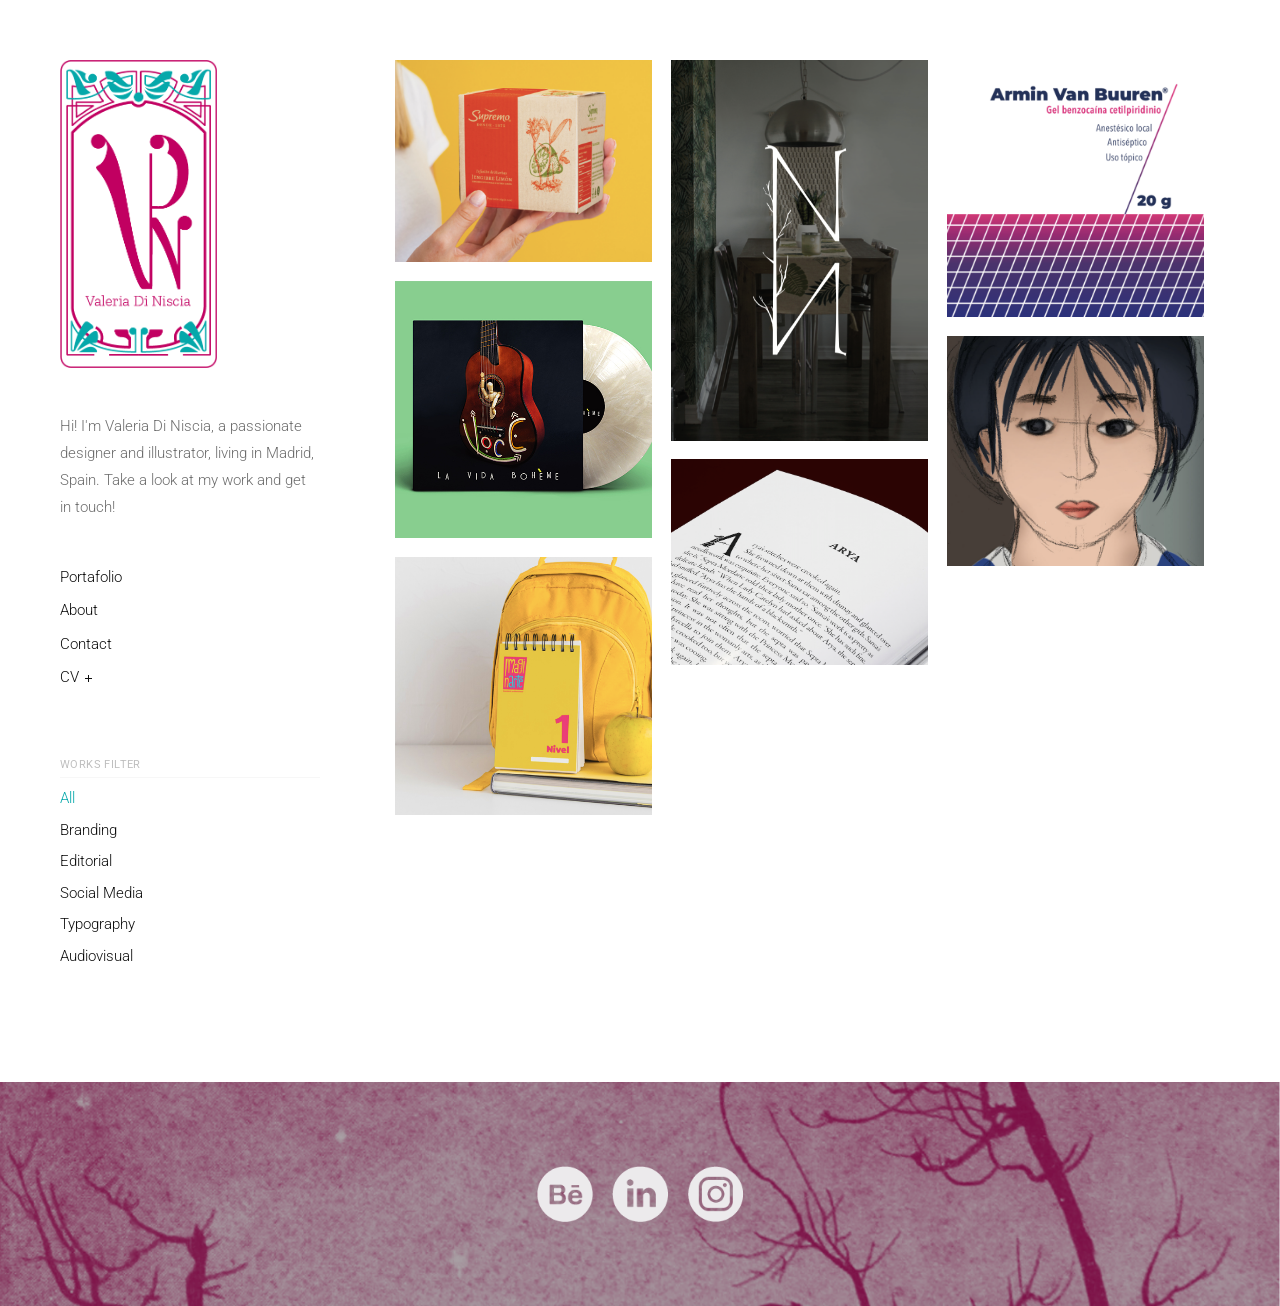
==== index.html @ 1c63f052 "actualizar links de proyectos y el about" ====
<!DOCTYPE html>
<html lang="en">

<head>
	<meta charset="utf-8">
	<meta name="viewport" content="width=device-width, initial-scale=1">
	<title>Portafolio - Valeria Di Niscia</title>
	<link rel="icon" type="image/png" href="img/favicon.png">
	<link rel="stylesheet" href="css/bootstrap.min.css">
	<link rel="stylesheet" href="css/fontello.min.css">
	<link rel="stylesheet" href="css/magnific-popup.min.css">
	<link rel="stylesheet" href="css/animsition.min.css">
	<link rel="stylesheet" href="css/style.css">
</head>

<body id="index-page">
	<div class="global-outer">
		<div class="global-inner">
			<header id="sidebar">
				<div class="sidebar-inner"><a class="logo smooth-leave" href="index.html"><img src="img/logo.png"
							alt="SO"></a>
					<p class="intro">Hi! I'm Valeria Di Niscia, a passionate designer and illustrator, living in Madrid,
						Spain. Take a look at my work and get in touch!</p>
					<nav>
						<ul>
							<li><a class="smooth-leave" href="index.html">Portafolio</a></li>
							<li><a class="smooth-leave" href="about.html">About</a></li>
							<li><a class="smooth-leave" href="contact.html">Contact</a></li>
							<li class="dropdown"><span>CV</span>
								<ul style="display: none;">
									<li><a class="smooth-leave" href="https://drive.google.com/file/d/1ViU-qQo9ijTeDb50hkENKR6mRRT5uwua/view?usp=sharing" target="_blank">English</a></li>
									<li><a class="smooth-leave" href="https://drive.google.com/file/d/1dn1QAMejKVZiA3EEASueAr5Od7oV5cyV/view?usp=sharing" target="_blank">Spanish</a></li>
								</ul>
							</li>
						</ul>
					</nav>
					<div class="widgets-block">
						<div class="widget filter" id="works-filter">
							<p class="title">Works Filter</p>
							<ul>
								<li class="active" data-filter="*">All</li>
								<li data-filter=".branding">Branding</li>
								<li data-filter=".editorial">Editorial</li>
								<li data-filter=".socialMedia">Social Media</li>
								<li data-filter=".typography">Typography</li>
								<li data-filter=".audiovisual">Audiovisual</li>
							</ul>
						</div>
					</div>
				</div>
			</header>
			<main id="main">
				<div class="main-outer">
					<div class="container-fluid">
						<div class="row">
							<div class="col-md-12">
								<div id="works-grid">
									<div class="gutter"></div><a class="works-item smooth-leave branding"
										href="https://www.behance.net/gallery/113367913/Supremo-Tea-Rethink-Redesign-Packaging"
										target="_blank">
										<div class="picture">
											<div class="content">
												<div class="text">
													<h2>Té Supremo - Rethink & Redesign</h2>
													<ul>
														<li>Branding</li>
													</ul>
												</div>
											</div><img src="./img/BRANDING-1.png"
												alt="Box of Redesign Packaging for Té Supremo">
										</div>
									</a><a class="works-item smooth-leave branding" href="https://www.behance.net/gallery/113707041/Nudo-Nativo-Logo-Design">
										<div class="picture">
											<div class="content">
												<div class="text">
													<h2>Nudo Nativo - Branding</h2>
													<ul>
														<li>Branding</li>
													</ul>
												</div>
											</div><img src="./img/BRANDING-2.png" alt="Logotype design for deco store Nudo Nativo">
										</div>
									</a><a class="works-item smooth-leave editorial" href="https://www.behance.net/gallery/113713015/Intense-Armin-Van-Buuren-Cover-Songbook">
										<div class="picture">
											<div class="content">
												<div class="text">
													<h2>Armin Van Buuren - Album cover and Song book</h2>
													<ul>
														<li>Editorial</li>
													</ul>
												</div>
											</div><img src="./img/EDITORIAL-1.png" alt="Vinyl sleeve and songbook for album Intense">
										</div>
									</a><a class="works-item smooth-leave editorial" href="https://www.behance.net/gallery/113711851/Vinyl-Album-Cover-Voce-%28La-Vida-Boheme%29">
										<div class="picture">
											<div class="content">
												<div class="text">
													<h2>La Vida Bohème - Album Cover</h2>
													<ul>
														<li>Editorial</li>
													</ul>
												</div>
											</div><img src="./img/BRANDING-3.jpg" alt="Image of album cover of La Vida Boheme">
										</div>
									</a><a class="works-item smooth-leave audiovisual" href="https://www.behance.net/gallery/113652895/The-Handmaiden-Reverse-Storyboard-Animation">
										<div class="picture">
											<div class="content">
												<div class="text">
													<h2>The Handmaiden - Animation</h2>
													<ul>
														<li>Audiovisual</li>
													</ul>
												</div>
											</div><img src="./img/AUDIOVISUAL-1.png" alt="Storyboard animation of movie The Handmaiden">
										</div>
									</a><a class="works-item smooth-leave typography" href="https://www.behance.net/gallery/113715985/A-Type-of-Ice-Fire-Drop-Caps-Font">
										<div class="picture">
											<div class="content">
												<div class="text">
													<h2>A Type of Ice and Fire</h2>
													<ul>
														<li>Typography</li>
													</ul>
												</div>
											</div><img src="./img/TYPE-1.png" alt="Drop Cap Typography for books A Song of Ice & Fire">
										</div>
									</a><a class="works-item smooth-leave branding socialMedia" href="https://www.behance.net/gallery/113877133/ImaginArte-Logo-Design-Web-Design">
										<div class="picture">
											<div class="content">
												<div class="text">
													<h2>ImaginArte - Branding</h2>
													<ul>
														<li>Branding</li>
													</ul>
												</div>
											</div><img src="./img/BRANDING-4.png" alt="Logotype for kindergarten ImaginArte">
										</div>
									</a>
								</div>
							</div>
						</div>
					</div>
				</div>
			</main>
		</div>
	</div>
	<div class="footer">
		<span class="social-media">
			<a href="https://www.behance.net/valeriadiniscia"><img src="img/social-behance.png"
					alt="logo of Behance" /></a>
		</span>
		<span class="social-media">
			<a href="https://www.linkedin.com/in/valeriadiniscia/"><img src="img/social-linkedin.png"
					alt="logo of Linkedin" /></a>
		</span>
		<span class="social-media">
			<a href="https://www.instagram.com/valeria9899/"><img src="img/social-instagram.png"
					alt="logo of Instagram" /></a>
		</span>
	</div>
	<script src="js/plugins.min.js"></script>
	<script src="js/functions.js"></script>
</body>

</html>
---- css/fontello.min.css ----
@font-face{font-family:fontello;src:url(../fonts/fontello.eot?7012486);src:url(../fonts/fontello.eot?7012486#iefix) format('embedded-opentype'),url(../fonts/fontello.woff2?7012486) format('woff2'),url(../fonts/fontello.woff?7012486) format('woff'),url(../fonts/fontello.ttf?7012486) format('truetype'),url(../fonts/fontello.svg?7012486#fontello) format('svg');font-weight:400;font-style:normal}[class*=" icon-"]:before,[class^=icon-]:before{font-family:fontello;font-style:normal;font-weight:400;speak:none;display:inline-block;text-decoration:inherit;width:1em;margin-right:.2em;text-align:center;font-variant:normal;text-transform:none;line-height:1em;margin-left:.2em;-webkit-font-smoothing:antialiased;-moz-osx-font-smoothing:grayscale}.icon-eye:before{content:'\e800'}.icon-twitter:before{content:'\f099'}.icon-facebook:before{content:'\f09a'}.icon-pinterest-circled:before{content:'\f0d2'}.icon-gplus:before{content:'\f0d5'}.icon-mail-alt:before{content:'\f0e0'}.icon-vkontakte:before{content:'\f189'}
---- css/style.css ----
/*
	Contents:
	1. Google Fonts Import
	2. Common Styles
	3. Sidebar
	4. Main
	5. Works Grid
	6. Index Page
	7. Project Page
	8. About Page
	9. Blog Page
	10. Blog Single
	11. Contact Page
	12. Footer
    13. Responsive
*/

/*
	1. Google Fonts Import
*/
@import 'https://fonts.googleapis.com/css?family=Roboto:300,400';
@import 'https://fonts.googleapis.com/css?family=Lora:400,400italic';

/*
	2. Common Styles
*/

body {
    font-family: 'Roboto', 'Tahoma', 'Arial', sans-serif;
    font-weight: 300;
}

.global-outer {
    width: 100%;
    max-width: 1440px;
    margin-left: auto;
    margin-right: auto;
    overflow: hidden;
    position: relative;
    opacity: 0;
    -webkit-animation-fill-mode: both;
            animation-fill-mode: both;
}

.global-outer .global-inner {
    padding: 60px;
    overflow: hidden;
}

h1, h2, h3, h4, h5, h6 {
    font-weight: 300;
    line-height: 1.8;
    color: #0e0e0e;
    font-family: 'Lora', serif;
}

h1 {
    font-size: 36px;
}

h2 {
    font-size: 28px;
}

h3 {
    font-size: 22px;
}

h4 {
    font-size: 18px;
}

h5 {
    font-size: 16px;
}

h6 {
    font-size: 12px;
}

p {
    font-size: 15px;
    line-height: 1.8;
    color: #6d6d6d;
}

p.lead {
    font-size: 19px;
}

a {
    color: #05A8AA;
    padding-bottom: 1px;
    -webkit-transition: color 200ms, border-color 200ms;
            transition: color 200ms, border-color 200ms;
}

a:hover, a:active, a:focus {
    color: #05A8AA;
    text-decoration: none;
    border-color: rgba(72, 186, 134, 0.3);
}

a:focus {
    outline: none;
}

ul {
    font-size: 15px;
    color: #6d6d6d;
}

blockquote {
    font-size: 18px;
    font-family: 'Lora';
    font-style: italic;
    line-height: 2;
    padding-top: 15px;
    padding-bottom: 15px;
    color: rgba(109, 109, 109, 0.7);
}

input, textarea {
    display: block;
    width: 100%;
    max-width: 100%;
    border: none;
    background-color: rgba(0, 0, 0, 0.04);
    padding: 10px;
    font-size: 13px;
    border-radius: 2px;
    border-bottom: 1px solid transparent;
    -webkit-transition: background-color 200ms, border-color 300ms, border-radius 100ms;
            transition: background-color 200ms, border-color 300ms, border-radius 100ms;
    box-sizing: border-box;
}

input:focus, textarea:focus {
    background-color: #fff;
    border-radius: 0;
    border-color: rgba(0, 0, 0, 0.08);
}

.btn {
    display: inline-block;
    text-align: center;
    margin: auto;
    background-color: #05A8AA;
    color: #fff;
    font-size: 13px;
    border-radius: 2px;
    padding: 8px 14px;
    -webkit-transition: background-color 200ms;
            transition: background-color 200ms;
}

.btn:hover {
    background-color: #39966c;
    color: #fff;
}

.btn:active {
    background-color: #05A8AA;
}

.btn:focus {
    color: #fff;
}

.btn.small {
    padding: 5px 10px;
}

.btn.large {
    padding: 12px 18px;
}

::-moz-selection {
    background-color: #05A8AA;
    color: #fff;
}

::selection {
    background-color: #05A8AA;
    color: #fff;
}

.carousel {
    position: relative;
    overflow: hidden;
}

.carousel:after {
    content: '';
    position: absolute;
    bottom: -55px;
    left: 0;
    display: block;
    width: 100%;
    height: 55px;
    box-shadow: inset 0 -50px 50px -50px rgba(0, 0, 0, 0.5);
    -webkit-transition: bottom 300ms;
            transition: bottom 300ms;
}

.carousel .carousel-indicators {
    bottom: 0;
}

.carousel .carousel-indicators li {
    position: relative;
    display: inline-block;
    width: 10px;
    height: 10px;
    border-radius: 10px;
    margin: 0 3px;
    border: 1px solid #fff;
    overflow: hidden;
    -webkit-transform: translateY(100%);
            transform: translateY(100%);
    opacity: 0;
}

.carousel .carousel-indicators li:nth-child(1) {
    -webkit-transition: opacity 200ms 100ms, -webkit-transform 200ms 100ms;
            transition: opacity 200ms 100ms, -webkit-transform 200ms 100ms;
            transition: transform 200ms 100ms, opacity 200ms 100ms;
            transition: transform 200ms 100ms, opacity 200ms 100ms, -webkit-transform 200ms 100ms;
}

.carousel .carousel-indicators li:nth-child(2) {
    -webkit-transition: opacity 200ms 200ms, -webkit-transform 200ms 200ms;
            transition: opacity 200ms 200ms, -webkit-transform 200ms 200ms;
            transition: transform 200ms 200ms, opacity 200ms 200ms;
            transition: transform 200ms 200ms, opacity 200ms 200ms, -webkit-transform 200ms 200ms;
}

.carousel .carousel-indicators li:nth-child(3) {
    -webkit-transition: opacity 200ms 300ms, -webkit-transform 200ms 300ms;
            transition: opacity 200ms 300ms, -webkit-transform 200ms 300ms;
            transition: transform 200ms 300ms, opacity 200ms 300ms;
            transition: transform 200ms 300ms, opacity 200ms 300ms, -webkit-transform 200ms 300ms;
}

.carousel .carousel-indicators li:nth-child(4) {
    -webkit-transition: opacity 200ms 400ms, -webkit-transform 200ms 400ms;
            transition: opacity 200ms 400ms, -webkit-transform 200ms 400ms;
            transition: transform 200ms 400ms, opacity 200ms 400ms;
            transition: transform 200ms 400ms, opacity 200ms 400ms, -webkit-transform 200ms 400ms;
}

.carousel .carousel-indicators li:nth-child(5) {
    -webkit-transition: opacity 200ms 500ms, -webkit-transform 200ms 500ms;
            transition: opacity 200ms 500ms, -webkit-transform 200ms 500ms;
            transition: transform 200ms 500ms, opacity 200ms 500ms;
            transition: transform 200ms 500ms, opacity 200ms 500ms, -webkit-transform 200ms 500ms;
}

.carousel .carousel-indicators li:nth-child(6) {
    -webkit-transition: opacity 200ms 600ms, -webkit-transform 200ms 600ms;
            transition: opacity 200ms 600ms, -webkit-transform 200ms 600ms;
            transition: transform 200ms 600ms, opacity 200ms 600ms;
            transition: transform 200ms 600ms, opacity 200ms 600ms, -webkit-transform 200ms 600ms;
}

.carousel .carousel-indicators li:nth-child(7) {
    -webkit-transition: opacity 200ms 700ms, -webkit-transform 200ms 700ms;
            transition: opacity 200ms 700ms, -webkit-transform 200ms 700ms;
            transition: transform 200ms 700ms, opacity 200ms 700ms;
            transition: transform 200ms 700ms, opacity 200ms 700ms, -webkit-transform 200ms 700ms;
}

.carousel .carousel-indicators li:nth-child(8) {
    -webkit-transition: opacity 200ms 800ms, -webkit-transform 200ms 800ms;
            transition: opacity 200ms 800ms, -webkit-transform 200ms 800ms;
            transition: transform 200ms 800ms, opacity 200ms 800ms;
            transition: transform 200ms 800ms, opacity 200ms 800ms, -webkit-transform 200ms 800ms;
}

.carousel .carousel-indicators li:nth-child(9) {
    -webkit-transition: opacity 200ms 900ms, -webkit-transform 200ms 900ms;
            transition: opacity 200ms 900ms, -webkit-transform 200ms 900ms;
            transition: transform 200ms 900ms, opacity 200ms 900ms;
            transition: transform 200ms 900ms, opacity 200ms 900ms, -webkit-transform 200ms 900ms;
}

.carousel .carousel-indicators li:nth-child(10) {
    -webkit-transition: opacity 200ms 1000ms, -webkit-transform 200ms 1000ms;
            transition: opacity 200ms 1000ms, -webkit-transform 200ms 1000ms;
            transition: transform 200ms 1000ms, opacity 200ms 1000ms;
            transition: transform 200ms 1000ms, opacity 200ms 1000ms, -webkit-transform 200ms 1000ms;
}

.carousel .carousel-indicators li:nth-child(11) {
    -webkit-transition: opacity 200ms 1100ms, -webkit-transform 200ms 1100ms;
            transition: opacity 200ms 1100ms, -webkit-transform 200ms 1100ms;
            transition: transform 200ms 1100ms, opacity 200ms 1100ms;
            transition: transform 200ms 1100ms, opacity 200ms 1100ms, -webkit-transform 200ms 1100ms;
}

.carousel .carousel-indicators li:nth-child(12) {
    -webkit-transition: opacity 200ms 1200ms, -webkit-transform 200ms 1200ms;
            transition: opacity 200ms 1200ms, -webkit-transform 200ms 1200ms;
            transition: transform 200ms 1200ms, opacity 200ms 1200ms;
            transition: transform 200ms 1200ms, opacity 200ms 1200ms, -webkit-transform 200ms 1200ms;
}

.carousel .carousel-indicators li:nth-child(13) {
    -webkit-transition: opacity 200ms 1300ms, -webkit-transform 200ms 1300ms;
            transition: opacity 200ms 1300ms, -webkit-transform 200ms 1300ms;
            transition: transform 200ms 1300ms, opacity 200ms 1300ms;
            transition: transform 200ms 1300ms, opacity 200ms 1300ms, -webkit-transform 200ms 1300ms;
}

.carousel .carousel-indicators li:nth-child(14) {
    -webkit-transition: opacity 200ms 1400ms, -webkit-transform 200ms 1400ms;
            transition: opacity 200ms 1400ms, -webkit-transform 200ms 1400ms;
            transition: transform 200ms 1400ms, opacity 200ms 1400ms;
            transition: transform 200ms 1400ms, opacity 200ms 1400ms, -webkit-transform 200ms 1400ms;
}

.carousel .carousel-indicators li:nth-child(15) {
    -webkit-transition: opacity 200ms 1500ms, -webkit-transform 200ms 1500ms;
            transition: opacity 200ms 1500ms, -webkit-transform 200ms 1500ms;
            transition: transform 200ms 1500ms, opacity 200ms 1500ms;
            transition: transform 200ms 1500ms, opacity 200ms 1500ms, -webkit-transform 200ms 1500ms;
}

.carousel .carousel-indicators li:before {
    content: '';
    position: absolute;
    top: 0;
    left: 0;
    width: 0;
    height: 100%;
    background-color: #fff;
    -webkit-transition: width 300ms;
            transition: width 300ms;
}

.carousel .carousel-indicators li.active {
    width: 10px;
    height: 10px;
    background-color: transparent;
}

.carousel .carousel-indicators li.active:before {
    width: 100%;
}

.carousel .carousel-indicators li:hover:before {
    width: 100%;
}

.carousel:hover:after {
    bottom: 0;
}

.carousel:hover .carousel-indicators li {
    -webkit-transform: translateY(0);
            transform: translateY(0);
    opacity: 1;
}

.image-source-link {
    color: #98c3d1;
}

.mfp-with-zoom.mfp-container, .mfp-with-zoom.mfp-bg {
    opacity: 0;
    -webkit-transition: all 300ms ease-out;
            transition: all 300ms ease-out;
    -webkit-backface-visibility: hidden;
            backface-visibility: hidden;
}

.mfp-with-zoom.mfp-ready .mfp-container {
    opacity: 1;
}

.mfp-with-zoom.mfp-ready.mfp-bg {
    opacity: 0.8;
}

.mfp-with-zoom.mfp-removing .mfp-container {
    opacity: 0;
}

.mfp-with-zoom.mfp-removing.mfp-bg {
    opacity: 0;
}

.page-title h1 {
    margin: 0;
    line-height: 1;
}

.page-title p {
    margin-top: 25px;
}

.page-title .page-title-image {
    margin-top: 30px;
}

.page-title .page-title-image img {
    width: 100%;
}

/*
	3. Sidebar
*/

#sidebar {
    width: 25%;
    float: left;
    overflow: hidden;
}

#sidebar .sidebar-inner {
    padding-right: 30px;
}

#sidebar .logo {
    display: inline-block;
    margin-bottom: 30px;
    padding: 0;
    border: none;
}

#sidebar nav {
    padding: 25px 0 10px;
    color: #0e0e0e;
}

#sidebar nav ul {
    list-style: none;
    margin: 0;
    padding: 0;
}

#sidebar nav ul li a, #sidebar nav ul li span {
    display: inline-block;
    padding: 6px 0;
    color: #0e0e0e;
    text-decoration: none;
    -webkit-transition: color 100ms;
            transition: color 100ms;
    border: none;
    font-weight: 300;
}

#sidebar nav ul li a.current, #sidebar nav ul li span.current {
    color: #05A8AA;
}

#sidebar nav ul li a:hover, #sidebar nav ul li span:hover {
    color: #05A8AA;
    cursor: pointer;
}

#sidebar nav ul li a:hover:before, #sidebar nav ul li span:hover:before {
    background-color: #05A8AA;
}

#sidebar nav ul li.dropdown span {
    position: relative;
}

#sidebar nav ul li.dropdown span:after, #sidebar nav ul li.dropdown span:before {
    content: '';
    position: absolute;
    top: 2px;
    right: 0;
    bottom: 0;
    margin: auto -13px auto auto;
    display: inline-block;
    width: 7px;
    height: 1px;
    background-color: #0e0e0e;
    -webkit-transition: background-color 100ms, -webkit-transform 200ms;
            transition: background-color 100ms, -webkit-transform 200ms;
            transition: transform 200ms, background-color 100ms;
            transition: transform 200ms, background-color 100ms, -webkit-transform 200ms;
}

#sidebar nav ul li.dropdown span:before {
    margin-right: -10px;
    width: 1px;
    height: 7px;
}

#sidebar nav ul li.dropdown span.current:after,
#sidebar nav ul li.dropdown span.current:before {
    background-color: #05A8AA;
}

#sidebar nav ul li.dropdown span:hover:after,
#sidebar nav ul li.dropdown span:hover:before {
    background-color: #05A8AA;
}

#sidebar nav ul li.dropdown ul {
    display: none;
}

#sidebar nav ul li.dropdown ul li {
    -webkit-transform: translateY(-10px);
            transform: translateY(-10px);
    opacity: 0;
}

#sidebar nav ul li.dropdown ul li:nth-child(1) {
    -webkit-transition: opacity 200ms 100ms, -webkit-transform 400ms 100ms;
            transition: opacity 200ms 100ms, -webkit-transform 400ms 100ms;
            transition: transform 400ms 100ms, opacity 200ms 100ms;
            transition: transform 400ms 100ms, opacity 200ms 100ms, -webkit-transform 400ms 100ms;
}

#sidebar nav ul li.dropdown ul li:nth-child(2) {
    -webkit-transition: opacity 200ms 200ms, -webkit-transform 400ms 200ms;
            transition: opacity 200ms 200ms, -webkit-transform 400ms 200ms;
            transition: transform 400ms 200ms, opacity 200ms 200ms;
            transition: transform 400ms 200ms, opacity 200ms 200ms, -webkit-transform 400ms 200ms;
}

#sidebar nav ul li.dropdown ul li:nth-child(3) {
    -webkit-transition: opacity 200ms 300ms, -webkit-transform 400ms 300ms;
            transition: opacity 200ms 300ms, -webkit-transform 400ms 300ms;
            transition: transform 400ms 300ms, opacity 200ms 300ms;
            transition: transform 400ms 300ms, opacity 200ms 300ms, -webkit-transform 400ms 300ms;
}

#sidebar nav ul li.dropdown ul li:nth-child(4) {
    -webkit-transition: opacity 200ms 400ms, -webkit-transform 400ms 400ms;
            transition: opacity 200ms 400ms, -webkit-transform 400ms 400ms;
            transition: transform 400ms 400ms, opacity 200ms 400ms;
            transition: transform 400ms 400ms, opacity 200ms 400ms, -webkit-transform 400ms 400ms;
}

#sidebar nav ul li.dropdown ul li:nth-child(5) {
    -webkit-transition: opacity 200ms 500ms, -webkit-transform 400ms 500ms;
            transition: opacity 200ms 500ms, -webkit-transform 400ms 500ms;
            transition: transform 400ms 500ms, opacity 200ms 500ms;
            transition: transform 400ms 500ms, opacity 200ms 500ms, -webkit-transform 400ms 500ms;
}

#sidebar nav ul li.dropdown ul li:nth-child(6) {
    -webkit-transition: opacity 200ms 600ms, -webkit-transform 400ms 600ms;
            transition: opacity 200ms 600ms, -webkit-transform 400ms 600ms;
            transition: transform 400ms 600ms, opacity 200ms 600ms;
            transition: transform 400ms 600ms, opacity 200ms 600ms, -webkit-transform 400ms 600ms;
}

#sidebar nav ul li.dropdown ul li:nth-child(7) {
    -webkit-transition: opacity 200ms 700ms, -webkit-transform 400ms 700ms;
            transition: opacity 200ms 700ms, -webkit-transform 400ms 700ms;
            transition: transform 400ms 700ms, opacity 200ms 700ms;
            transition: transform 400ms 700ms, opacity 200ms 700ms, -webkit-transform 400ms 700ms;
}

#sidebar nav ul li.dropdown ul li:nth-child(8) {
    -webkit-transition: opacity 200ms 800ms, -webkit-transform 400ms 800ms;
            transition: opacity 200ms 800ms, -webkit-transform 400ms 800ms;
            transition: transform 400ms 800ms, opacity 200ms 800ms;
            transition: transform 400ms 800ms, opacity 200ms 800ms, -webkit-transform 400ms 800ms;
}

#sidebar nav ul li.dropdown ul li:nth-child(9) {
    -webkit-transition: opacity 200ms 900ms, -webkit-transform 400ms 900ms;
            transition: opacity 200ms 900ms, -webkit-transform 400ms 900ms;
            transition: transform 400ms 900ms, opacity 200ms 900ms;
            transition: transform 400ms 900ms, opacity 200ms 900ms, -webkit-transform 400ms 900ms;
}

#sidebar nav ul li.dropdown ul li:nth-child(10) {
    -webkit-transition: opacity 200ms 1000ms, -webkit-transform 400ms 1000ms;
            transition: opacity 200ms 1000ms, -webkit-transform 400ms 1000ms;
            transition: transform 400ms 1000ms, opacity 200ms 1000ms;
            transition: transform 400ms 1000ms, opacity 200ms 1000ms, -webkit-transform 400ms 1000ms;
}

#sidebar nav ul li.dropdown ul li a {
    font-size: 13px;
}

#sidebar nav ul li.dropdown ul li a:before {
    content: '';
    display: inline-block;
    width: 4px;
    height: 1px;
    background-color: #0e0e0e;
    margin-bottom: 4px;
    margin-right: 6px;
    -webkit-transition: background-color 100ms;
            transition: background-color 100ms;
}

#sidebar nav ul li.dropdown ul li a.current:before {
    background-color: #05A8AA;
}

#sidebar nav ul li.dropdown ul li a:hover:before {
    background-color: #05A8AA;
}

#sidebar nav ul li.dropdown.expanded span:before {
    -webkit-transform: rotate(90deg);
            transform: rotate(90deg);
}

#sidebar nav ul li.dropdown.expanded ul li {
    -webkit-transform: translateY(0);
            transform: translateY(0);
    opacity: 1;
}

#sidebar nav ul li.dropdown.expanded ul li:nth-child(1) {
    -webkit-transition: opacity 200ms 100ms, -webkit-transform 200ms 100ms;
            transition: opacity 200ms 100ms, -webkit-transform 200ms 100ms;
            transition: transform 200ms 100ms, opacity 200ms 100ms;
            transition: transform 200ms 100ms, opacity 200ms 100ms, -webkit-transform 200ms 100ms;
}

#sidebar nav ul li.dropdown.expanded ul li:nth-child(2) {
    -webkit-transition: opacity 200ms 200ms, -webkit-transform 200ms 200ms;
            transition: opacity 200ms 200ms, -webkit-transform 200ms 200ms;
            transition: transform 200ms 200ms, opacity 200ms 200ms;
            transition: transform 200ms 200ms, opacity 200ms 200ms, -webkit-transform 200ms 200ms;
}

#sidebar nav ul li.dropdown.expanded ul li:nth-child(3) {
    -webkit-transition: opacity 200ms 300ms, -webkit-transform 200ms 300ms;
            transition: opacity 200ms 300ms, -webkit-transform 200ms 300ms;
            transition: transform 200ms 300ms, opacity 200ms 300ms;
            transition: transform 200ms 300ms, opacity 200ms 300ms, -webkit-transform 200ms 300ms;
}

#sidebar nav ul li.dropdown.expanded ul li:nth-child(4) {
    -webkit-transition: opacity 200ms 400ms, -webkit-transform 200ms 400ms;
            transition: opacity 200ms 400ms, -webkit-transform 200ms 400ms;
            transition: transform 200ms 400ms, opacity 200ms 400ms;
            transition: transform 200ms 400ms, opacity 200ms 400ms, -webkit-transform 200ms 400ms;
}

#sidebar nav ul li.dropdown.expanded ul li:nth-child(5) {
    -webkit-transition: opacity 200ms 500ms, -webkit-transform 200ms 500ms;
            transition: opacity 200ms 500ms, -webkit-transform 200ms 500ms;
            transition: transform 200ms 500ms, opacity 200ms 500ms;
            transition: transform 200ms 500ms, opacity 200ms 500ms, -webkit-transform 200ms 500ms;
}

#sidebar nav ul li.dropdown.expanded ul li:nth-child(6) {
    -webkit-transition: opacity 200ms 600ms, -webkit-transform 200ms 600ms;
            transition: opacity 200ms 600ms, -webkit-transform 200ms 600ms;
            transition: transform 200ms 600ms, opacity 200ms 600ms;
            transition: transform 200ms 600ms, opacity 200ms 600ms, -webkit-transform 200ms 600ms;
}

#sidebar nav ul li.dropdown.expanded ul li:nth-child(7) {
    -webkit-transition: opacity 200ms 700ms, -webkit-transform 200ms 700ms;
            transition: opacity 200ms 700ms, -webkit-transform 200ms 700ms;
            transition: transform 200ms 700ms, opacity 200ms 700ms;
            transition: transform 200ms 700ms, opacity 200ms 700ms, -webkit-transform 200ms 700ms;
}

#sidebar nav ul li.dropdown.expanded ul li:nth-child(8) {
    -webkit-transition: opacity 200ms 800ms, -webkit-transform 200ms 800ms;
            transition: opacity 200ms 800ms, -webkit-transform 200ms 800ms;
            transition: transform 200ms 800ms, opacity 200ms 800ms;
            transition: transform 200ms 800ms, opacity 200ms 800ms, -webkit-transform 200ms 800ms;
}

#sidebar nav ul li.dropdown.expanded ul li:nth-child(9) {
    -webkit-transition: opacity 200ms 900ms, -webkit-transform 200ms 900ms;
            transition: opacity 200ms 900ms, -webkit-transform 200ms 900ms;
            transition: transform 200ms 900ms, opacity 200ms 900ms;
            transition: transform 200ms 900ms, opacity 200ms 900ms, -webkit-transform 200ms 900ms;
}

#sidebar nav ul li.dropdown.expanded ul li:nth-child(10) {
    -webkit-transition: opacity 200ms 1000ms, -webkit-transform 200ms 1000ms;
            transition: opacity 200ms 1000ms, -webkit-transform 200ms 1000ms;
            transition: transform 200ms 1000ms, opacity 200ms 1000ms;
            transition: transform 200ms 1000ms, opacity 200ms 1000ms, -webkit-transform 200ms 1000ms;
}

#sidebar .basket-open {
    position: absolute;
    top: 10px;
    right: 20px;
    border-bottom: none;
}

#sidebar .basket-open .cart-indicator {
    position: relative;
    overflow: hidden;
}

#sidebar .basket-open .cart-indicator i {
    font-size: 16px;
    color: #bfbfbf;
    -webkit-transition: color 200ms;
            transition: color 200ms;
}

#sidebar .basket-open .cart-indicator span {
    position: absolute;
    top: -5px;
    right: -12px;
    display: block;
    width: 16px;
    height: 16px;
    background-color: #05A8AA;
    border-radius: 20px;
    font-size: 9px;
    font-weight: 400;
    color: #fff;
    text-align: center;
    padding-top: 2px;
}

#sidebar .basket-open:hover .cart-indicator i {
    color: #6d6d6d;
}

#sidebar .copyright {
    padding-top: 20px;
    color: #bfbfbf;
    font-size: 13px;
}

#sidebar .widgets-block {
    margin: 50px 0;
}

#sidebar .widgets-block .widget {
    margin: 0 0 80px;
}

#sidebar .widgets-block .widget:last-of-type {
    margin-bottom: 0;
}

#sidebar .widgets-block .widget .title {
    display: block;
    color: #bfbfbf;
    margin: 0 0 5px;
    font-weight: 400;
    font-size: 11px;
    letter-spacing: 0.4px;
    text-transform: uppercase;
}

#sidebar .widgets-block .widget .title:after {
    content: '';
    display: block;
    width: 100%;
    height: 1px;
    background-color: rgba(191, 191, 191, 0.12);
    margin-top: 3px;
}

#sidebar .widgets-block .widget ul {
    list-style: none;
    margin: 0;
    padding: 0;
}

#sidebar .widgets-block .widget ul li {
    display: block;
    padding: 5px 0;
}

#sidebar .widgets-block .widget.filter li {
    color: #0e0e0e;
    -webkit-transition: color 100ms;
            transition: color 100ms;
}

#sidebar .widgets-block .widget.filter li.active {
    color: #05A8AA;
}

#sidebar .widgets-block .widget.filter li:hover {
    color: #05A8AA;
    cursor: pointer;
}

#sidebar .widgets-block .widget.twitter ul li {
    line-height: 1.7;
    font-size: 13px;
    padding: 15px 0;
}

#sidebar .widgets-block .widget.twitter ul li:first-child {
    padding-top: 0;
}

#sidebar .widgets-block .widget.twitter ul li:last-child {
    padding-bottom: 0;
}

#sidebar .widgets-block .widget.twitter ul li .time {
    display: block;
    margin: 7px 0 0;
    color: #bfbfbf;
    font-size: 13px;
    border: none;
}

#sidebar .widgets-block .widget.twitter ul li .time:hover {
    color: #05A8AA;
}

#sidebar .widgets-block .widget.recent-projects ul li a {
    display: block;
    border: none;
    color: #6d6d6d;
    width: 100%;
    overflow: hidden;
    text-overflow: ellipsis;
    white-space: nowrap;
}

#sidebar .widgets-block .widget.recent-projects ul li a:hover {
    color: #05A8AA;
}

#sidebar .widgets-block .widget.blog-categories ul li a {
    display: block;
    border: none;
    color: #6d6d6d;
    width: 100%;
    overflow: hidden;
    text-overflow: ellipsis;
    white-space: nowrap;
}

#sidebar .widgets-block .widget.blog-categories ul li a:hover {
    color: #05A8AA;
}

#sidebar .widgets-block .widget.tags ul li {
    display: inline-block;
    margin: 5px 0;
    padding: 0;
}

#sidebar .widgets-block .widget.tags ul li a {
    display: block;
    color: #bfbfbf;
    border: none;
    background-color: rgba(191, 191, 191, 0.1);
    padding: 6px 12px;
    font-size: 13px;
    border-radius: 150px;
    white-space: nowrap;
    -webkit-transition: background-color 200ms, color 200ms;
            transition: background-color 200ms, color 200ms;
}

#sidebar .widgets-block .widget.tags ul li a:hover {
    color: #6d6d6d;
    background-color: rgba(191, 191, 191, 0.2);
}

/*
	4. Main
*/

#main {
    float: left;
    overflow: hidden;
    width: 75%;
}

#main .main-outer {
    overflow: hidden;
    padding-left: 30px;
}

/*
	5. Works Grid
*/

#works-grid {
    overflow: hidden;
}

#works-grid .gutter {
    width: 2.35%;
}

#works-grid .works-item {
    display: block;
    position: relative;
    overflow: hidden;
    border: none;
    width: 31.75%;
    margin-bottom: 2.35%;
    padding-bottom: 0;
    z-index: 3;
}

#works-grid .works-item .picture {
    position: relative;
}

#works-grid .works-item .picture .content {
    position: absolute;
    width: 100%;
    top: 50%;
    left: 0;
    -webkit-transform: translateY(-50%);
            transform: translateY(-50%);
    z-index: 2;
}

#works-grid .works-item .picture .content .text {
    padding: 20px;
    text-align: center;
    -webkit-transform: scale(1.2);
            transform: scale(1.2);
    opacity: 0;
    -webkit-transition: opacity 100ms, -webkit-transform 250ms;
            transition: opacity 100ms, -webkit-transform 250ms;
            transition: transform 250ms, opacity 100ms;
            transition: transform 250ms, opacity 100ms, -webkit-transform 250ms;
}

#works-grid .works-item .picture .content .text h2 {
    color: #fff;
    margin: 0 0 5px;
    padding: 0;
    font-size: 19px;
    line-height: 1.5;
}

#works-grid .works-item .picture .content .text ul {
    list-style: none;
    margin: 0;
    padding: 0;
}

#works-grid .works-item .picture .content .text ul li {
    display: inline;
    color: rgba(255, 255, 255, 0.8);
    font-size: 11px;
    font-weight: 400;
}

#works-grid .works-item .picture .content .text ul li:after {
    content: '—';
    margin-left: 3px;
}

#works-grid .works-item .picture .content .text ul li:last-child:after {
    content: '';
    margin: 0;
}

#works-grid .works-item .picture img {
    width: 100%;
}

#works-grid .works-item .picture:before {
    content: '';
    display: block;
    width: 100%;
    height: 100%;
    position: absolute;
    top: 0;
    left: 0;
    -webkit-transition: opacity 250ms;
            transition: opacity 250ms;
    opacity: 0;
    background-color: rgba(0, 0, 0, 0.6);
    z-index: 1;
}

#works-grid .works-item:hover .picture .content .text {
    -webkit-transform: scale(1);
            transform: scale(1);
    opacity: 1;
}

#works-grid .works-item:hover .picture:before {
    opacity: 1;
}

#works-grid.columns-2 .works-item {
    width: 48.825%;
}

#works-grid.columns-4 .works-item {
    width: 23.2375%;
}

/*
	6. Index Page
*/

#index-page #main .load-more {
    margin-top: 30px;
    text-align: center;
}

.logo img {
    height: 22em;
}

/*
	7. Project Page
*/

#project-page #main .title-image img {
    width: 100%;
}

#project-page #main .gallery a {
    display: block;
    margin-bottom: 20px;
    border-bottom: none;
}

#project-page #main .gallery a img {
    width: 100%;
}

#project-page #main .description {
    margin: 50px 0 30px;
}

#project-page #main .description h1 {
    margin: 0;
}

#project-page #main .description p {
    font-size: 15px;
    margin: 10px 0 20px;
}

#project-page #main .description .categories {
    list-style: none;
    margin: -5px 0 35px;
    padding: 0;
}

#project-page #main .description .categories li {
    display: inline;
    color: #bfbfbf;
    font-size: 13px;
    font-weight: 300;
    margin-right: 3px;
}

#project-page #main .description .categories li:after {
    content: '—';
    margin-left: 5px;
}

#project-page #main .description .categories li:last-child {
    margin-right: 0;
}

#project-page #main .description .categories li:last-child:after {
    content: '';
    margin-left: 0;
}

#project-page #main .description .subtitle {
    margin: 50px 0 0;
    font-size: 11px;
    letter-spacing: 0.4px;
    text-transform: uppercase;
    font-weight: 400;
    color: #0e0e0e;
    font-family: Roboto;
}

#project-page #main .details {
    margin: 50px 0 30px;
    padding: 15px 30px;
}

#project-page #main .details ul {
    list-style: none;
    margin: 0;
    padding: 0;
}

#project-page #main .details ul li {
    color: #bfbfbf;
    margin: 10px 0;
    padding: 5px 0;
    font-size: 11px;
    letter-spacing: 0.4px;
    text-transform: uppercase;
    font-weight: 400;
}

#project-page #main .details ul li:first-child {
    margin-top: 0;
    padding-top: 0;
}

#project-page #main .details ul li:last-child {
    margin-bottom: 0;
}

#project-page #main .details ul li span {
    display: block;
    color: #6d6d6d;
    margin-top: 2px;
    text-transform: none;
    font-size: 13px;
    font-weight: 400;
}

#project-page #main .project-image {
    position: relative;
    margin-top: 30px;
}

#project-page #main .project-image .caption {
    position: absolute;
    bottom: 15px;
    left: 15px;
    display: inline-block;
    background-color: rgba(255, 255, 255, 0.9);
    border-radius: 2px;
    font-size: 13px;
    padding: 4px 12px;
    -webkit-transform: scale(1.2);
            transform: scale(1.2);
    opacity: 0;
    -webkit-transition: opacity 100ms, -webkit-transform 250ms;
            transition: opacity 100ms, -webkit-transform 250ms;
            transition: transform 250ms, opacity 100ms;
            transition: transform 250ms, opacity 100ms, -webkit-transform 250ms;
}

#project-page #main .project-image img {
    width: 100%;
}

#project-page #main .project-image:hover .caption {
    -webkit-transform: scale(1);
            transform: scale(1);
    opacity: 1;
}

#project-page #main .carousel {
    margin-top: 30px;
}

#project-page #main .carousel .item img {
    width: 100%;
}

#project-page #main .end-page {
    margin-top: 50px;
    overflow: hidden;
}

#project-page #main .end-page .projects-navigation {
    display: inline-block;
    padding: 10px 20px;
    margin-top: 8px;
    border: none;
}

#project-page #main .end-page .projects-navigation .arrow {
    position: relative;
    display: block;
    width: 35px;
    height: 1px;
    background-color: #bfbfbf;
    -webkit-transition: background-color 300ms, -webkit-transform 300ms;
            transition: background-color 300ms, -webkit-transform 300ms;
            transition: transform 300ms, background-color 300ms;
            transition: transform 300ms, background-color 300ms, -webkit-transform 300ms;
}

#project-page #main .end-page .projects-navigation .arrow:after {
    content: '';
    display: block;
    position: absolute;
    width: 0;
    height: 0;
    top: -4px;
    border-top: 5px solid transparent;
    border-bottom: 5px solid transparent;
    -webkit-transition: border-color 300ms;
            transition: border-color 300ms;
}

#project-page #main .end-page .projects-navigation .arrow.arrow-left:after {
    left: 0;
    border-right: 5px solid #bfbfbf;
}

#project-page #main .end-page .projects-navigation .arrow.arrow-right:after {
    right: 0;
    border-left: 5px solid #bfbfbf;
}

#project-page #main .end-page .projects-navigation.previous-project {
    float: left;
}

#project-page #main .end-page .projects-navigation.next-project {
    float: right;
}

#project-page #main .end-page .projects-navigation:hover .arrow {
    background-color: #05A8AA;
}

#project-page #main .end-page .projects-navigation:hover .arrow.arrow-left {
    -webkit-transform: translateX(-20px);
            transform: translateX(-20px);
}

#project-page #main .end-page .projects-navigation:hover .arrow.arrow-left:after {
    border-right-color: #05A8AA;
}

#project-page #main .end-page .projects-navigation:hover .arrow.arrow-right {
    -webkit-transform: translateX(20px);
            transform: translateX(20px);
}

#project-page #main .end-page .projects-navigation:hover .arrow.arrow-right:after {
    border-left-color: #05A8AA;
}

#project-page #main .end-page .share-block {
    text-align: center;
    margin-top: 3px;
}

#project-page #main .end-page .share-block ul {
    list-style: none;
    margin: auto;
    padding: 0;
}

#project-page #main .end-page .share-block ul li {
    display: inline-block;
}

#project-page #main .end-page .share-block ul li a {
    display: block;
    padding: 5px;
    color: #bfbfbf;
    border: none;
    font-size: 14px;
}

#project-page #main .end-page .share-block ul li a:hover {
    color: #05A8AA;
}

#project-page.alternate .end-page {
    margin-top: 100px;
}

/*
	8. About Page
*/

#about-page #main .services {
    margin-top: 60px;
}

#about-page #main .services .service-block {
    margin-bottom: 30px;
}

#about-page #main .services .service-block h4 {
    margin: 0;
}

#about-page #main .services .service-block p {
    margin: 15px 0 0;
}

#about-page #main .team {
    margin-top: 100px;
}

#about-page #main .team .team-title {
    text-align: center;
    margin-bottom: 70px;
}

#about-page #main .team .team-title h2 {
    margin: 0;
}

#about-page #main .team .team-title p {
    margin: 0;
    font-size: 17px;
}

#about-page #main .team .team-member {
    text-align: center;
    margin-bottom: 30px;
}

#about-page #main .team .team-member .photo {
    border-radius: 500px;
    overflow: hidden;
}

#about-page #main .team .team-member .photo img {
    width: 100%;
}

#about-page #main .team .team-member .content {
    margin-top: 20px;
}

#about-page #main .team .team-member .content h3 {
    margin: 0;
}

#about-page #main .team .team-member .content p {
    margin: 0;
}

#about-page #main .team .team-member .content .social-links {
    list-style: none;
    margin: 15px 0 0;
    padding: 0;
}

#about-page #main .team .team-member .content .social-links li {
    display: inline-block;
    opacity: 0;
    -webkit-transform: translateY(10px);
            transform: translateY(10px);
}

#about-page #main .team .team-member .content .social-links li:nth-child(1) {
    -webkit-transition: opacity 200ms 100ms, -webkit-transform 200ms 100ms;
            transition: opacity 200ms 100ms, -webkit-transform 200ms 100ms;
            transition: transform 200ms 100ms, opacity 200ms 100ms;
            transition: transform 200ms 100ms, opacity 200ms 100ms, -webkit-transform 200ms 100ms;
}

#about-page #main .team .team-member .content .social-links li:nth-child(2) {
    -webkit-transition: opacity 200ms 200ms, -webkit-transform 200ms 200ms;
            transition: opacity 200ms 200ms, -webkit-transform 200ms 200ms;
            transition: transform 200ms 200ms, opacity 200ms 200ms;
            transition: transform 200ms 200ms, opacity 200ms 200ms, -webkit-transform 200ms 200ms;
}

#about-page #main .team .team-member .content .social-links li:nth-child(3) {
    -webkit-transition: opacity 200ms 300ms, -webkit-transform 200ms 300ms;
            transition: opacity 200ms 300ms, -webkit-transform 200ms 300ms;
            transition: transform 200ms 300ms, opacity 200ms 300ms;
            transition: transform 200ms 300ms, opacity 200ms 300ms, -webkit-transform 200ms 300ms;
}

#about-page #main .team .team-member .content .social-links li:nth-child(4) {
    -webkit-transition: opacity 200ms 400ms, -webkit-transform 200ms 400ms;
            transition: opacity 200ms 400ms, -webkit-transform 200ms 400ms;
            transition: transform 200ms 400ms, opacity 200ms 400ms;
            transition: transform 200ms 400ms, opacity 200ms 400ms, -webkit-transform 200ms 400ms;
}

#about-page #main .team .team-member .content .social-links li:nth-child(5) {
    -webkit-transition: opacity 200ms 500ms, -webkit-transform 200ms 500ms;
            transition: opacity 200ms 500ms, -webkit-transform 200ms 500ms;
            transition: transform 200ms 500ms, opacity 200ms 500ms;
            transition: transform 200ms 500ms, opacity 200ms 500ms, -webkit-transform 200ms 500ms;
}

#about-page #main .team .team-member .content .social-links li:nth-child(6) {
    -webkit-transition: opacity 200ms 600ms, -webkit-transform 200ms 600ms;
            transition: opacity 200ms 600ms, -webkit-transform 200ms 600ms;
            transition: transform 200ms 600ms, opacity 200ms 600ms;
            transition: transform 200ms 600ms, opacity 200ms 600ms, -webkit-transform 200ms 600ms;
}

#about-page #main .team .team-member .content .social-links li:nth-child(7) {
    -webkit-transition: opacity 200ms 700ms, -webkit-transform 200ms 700ms;
            transition: opacity 200ms 700ms, -webkit-transform 200ms 700ms;
            transition: transform 200ms 700ms, opacity 200ms 700ms;
            transition: transform 200ms 700ms, opacity 200ms 700ms, -webkit-transform 200ms 700ms;
}

#about-page #main .team .team-member .content .social-links li:nth-child(8) {
    -webkit-transition: opacity 200ms 800ms, -webkit-transform 200ms 800ms;
            transition: opacity 200ms 800ms, -webkit-transform 200ms 800ms;
            transition: transform 200ms 800ms, opacity 200ms 800ms;
            transition: transform 200ms 800ms, opacity 200ms 800ms, -webkit-transform 200ms 800ms;
}

#about-page #main .team .team-member .content .social-links li:nth-child(9) {
    -webkit-transition: opacity 200ms 900ms, -webkit-transform 200ms 900ms;
            transition: opacity 200ms 900ms, -webkit-transform 200ms 900ms;
            transition: transform 200ms 900ms, opacity 200ms 900ms;
            transition: transform 200ms 900ms, opacity 200ms 900ms, -webkit-transform 200ms 900ms;
}

#about-page #main .team .team-member .content .social-links li:nth-child(10) {
    -webkit-transition: opacity 200ms 1000ms, -webkit-transform 200ms 1000ms;
            transition: opacity 200ms 1000ms, -webkit-transform 200ms 1000ms;
            transition: transform 200ms 1000ms, opacity 200ms 1000ms;
            transition: transform 200ms 1000ms, opacity 200ms 1000ms, -webkit-transform 200ms 1000ms;
}

#about-page #main .team .team-member .content .social-links li a {
    display: block;
    width: 28px;
    height: 28px;
    color: rgba(191, 191, 191, 0.7);
    font-size: 16px;
    border-bottom: none;
    line-height: 1;
    padding-top: 6px;
}

#about-page #main .team .team-member .content .social-links li a:hover {
    color: #05A8AA;
}

#about-page #main .team .team-member:hover .social-links li {
    -webkit-transform: translateY(0);
            transform: translateY(0);
    opacity: 1;
}

#about-page #main .studio {
    margin-top: 50px;
}

#about-page #main .studio h2 {
    line-height: 1;
    margin: 0;
}

#about-page #main .studio p {
    margin-top: 25px;
}

#about-page #main .approach {
    margin-top: 80px;
}

#about-page #main .approach img {
    height: 35em;
}

#about-page #main .approach .text {
    padding: 25px 0;
}

#about-page #main .approach .text h2 {
    margin: 0;
}

#about-page #main .approach .text p {
    font-size: 19px;
}

#about-page #main .approach .text .links {
    list-style: none;
    margin: 40px 0 0;
    padding: 0;
}

#about-page #main .approach .text .links li {
    margin-bottom: 15px;
}

#about-page #main .approach .text .links li:last-child {
    margin-bottom: 0;
}

#about-page #main .approach .text .links li a {
    font-size: 17px;
    border-bottom: 1px solid rgba(72, 186, 134, 0.3);
}

#about-page #main .approach .text .links li a:hover {
    border-color: #05A8AA;
}

/*
	9. Blog Page
*/

#blog-page #main .articles-list {
    margin-top: 10px;
}

#blog-page #main article {
    border-bottom: 1px solid rgba(191, 191, 191, 0.2);
}

#blog-page #main article .post {
    position: relative;
    display: block;
    border: none;
    padding: 40px 0;
}

#blog-page #main article .arrow {
    position: absolute;
    display: block;
    top: 50%;
    right: 0;
    width: 35px;
    height: 1px;
    background-color: #bfbfbf;
    -webkit-transition: opacity 300ms;
            transition: opacity 300ms;
    opacity: 0;
}

#blog-page #main article .arrow:after {
    content: '';
    display: block;
    position: absolute;
    width: 0;
    height: 0;
    top: -4px;
    right: 0;
    border-top: 5px solid transparent;
    border-bottom: 5px solid transparent;
    border-left: 5px solid #bfbfbf;
    -webkit-transition: border-color 300ms;
            transition: border-color 300ms;
}

#blog-page #main article .content {
    display: inline-block;
    -webkit-transition: -webkit-transform 250ms;
            transition: -webkit-transform 250ms;
            transition: transform 250ms;
            transition: transform 250ms, -webkit-transform 250ms;
}

#blog-page #main article .content h2 {
    margin: 0;
    padding-right: 50px;
    line-height: 1.2;
    -webkit-transition: color 250ms;
            transition: color 250ms;
}

#blog-page #main article .content > ul {
    list-style: none;
    margin: 3px 0 0;
    padding: 0;
}

#blog-page #main article .content > ul > li {
    display: inline-block;
    margin-right: 20px;
}

#blog-page #main article .content > ul > li:last-child {
    margin-right: 0;
}

#blog-page #main article .content > ul > li.author {
    display: inline-block;
    font-weight: 400;
    font-size: 11px;
    letter-spacing: 0.4px;
    text-transform: uppercase;
}

#blog-page #main article .content > ul > li.author:before {
    content: 'by';
    margin-right: 3px;
}

#blog-page #main article .content > ul > li.categories ul {
    padding: 0;
}

#blog-page #main article .content > ul > li.categories ul li {
    display: inline;
    color: #bfbfbf;
    font-size: 13px;
    font-weight: 300;
}

#blog-page #main article .content > ul > li.categories ul li:after {
    content: '—';
    margin-left: 5px;
}

#blog-page #main article .content > ul > li.categories ul li:last-child {
    margin-right: 0;
}

#blog-page #main article .content > ul > li.categories ul li:last-child:after {
    content: '';
    margin-left: 0;
}

#blog-page #main article .content p {
    font-size: 15px;
}

#blog-page #main article:hover .arrow {
    opacity: 1;
}

#blog-page #main article:hover .content {
    -webkit-transform: translateX(5px);
            transform: translateX(5px);
}

#blog-page #main article:hover .content h2 {
    color: rgba(14, 14, 14, 0.6);
}

#blog-page #main .end-page {
    margin-top: 50px;
    overflow: hidden;
}

#blog-page #main .end-page .pages-navigation {
    display: inline-block;
    padding: 10px 20px;
    margin-top: 8px;
    border: none;
}

#blog-page #main .end-page .pages-navigation .arrow {
    position: relative;
    display: block;
    width: 35px;
    height: 1px;
    background-color: #bfbfbf;
    -webkit-transition: background-color 300ms, -webkit-transform 300ms;
            transition: background-color 300ms, -webkit-transform 300ms;
            transition: transform 300ms, background-color 300ms;
            transition: transform 300ms, background-color 300ms, -webkit-transform 300ms;
}

#blog-page #main .end-page .pages-navigation .arrow:after {
    content: '';
    display: block;
    position: absolute;
    width: 0;
    height: 0;
    top: -4px;
    border-top: 5px solid transparent;
    border-bottom: 5px solid transparent;
    -webkit-transition: border-color 300ms;
            transition: border-color 300ms;
}

#blog-page #main .end-page .pages-navigation .arrow.arrow-left:after {
    left: 0;
    border-right: 5px solid #bfbfbf;
}

#blog-page #main .end-page .pages-navigation .arrow.arrow-right:after {
    right: 0;
    border-left: 5px solid #bfbfbf;
}

#blog-page #main .end-page .pages-navigation.previous-page {
    float: left;
}

#blog-page #main .end-page .pages-navigation.next-page {
    float: right;
}

#blog-page #main .end-page .pages-navigation:hover .arrow {
    background-color: #05A8AA;
}

#blog-page #main .end-page .pages-navigation:hover .arrow.arrow-left {
    -webkit-transform: translateX(-20px);
            transform: translateX(-20px);
}

#blog-page #main .end-page .pages-navigation:hover .arrow.arrow-left:after {
    border-right-color: #05A8AA;
}

#blog-page #main .end-page .pages-navigation:hover .arrow.arrow-right {
    -webkit-transform: translateX(20px);
            transform: translateX(20px);
}

#blog-page #main .end-page .pages-navigation:hover .arrow.arrow-right:after {
    border-left-color: #05A8AA;
}

#blog-page #main .end-page .pagination {
    list-style: none;
    margin: 3px 0 0;
    padding: 0;
    text-align: center;
}

#blog-page #main .end-page .pagination li {
    display: inline-block;
}

#blog-page #main .end-page .pagination li a {
    display: block;
    border-bottom: none;
    padding: 4px 10px;
    color: #0e0e0e;
}

#blog-page #main .end-page .pagination li a:hover {
    color: #05A8AA;
}

#blog-page #main .end-page .pagination li.current {
    color: #bfbfbf;
    margin: 4px 8px;
}

#blog-page.alternative #main article {
    border-bottom: none;
    margin-bottom: 70px;
}

#blog-page.alternative #main article:last-of-type {
    margin-bottom: 0;
}

#blog-page.alternative #main article .image {
    display: block;
    position: relative;
    overflow: hidden;
    border-bottom: none;
    z-index: 3;
}

#blog-page.alternative #main article .image i {
    display: inline-block;
    position: absolute;
    top: 0;
    left: 15px;
    font-size: 20px;
    color: #fff;
    z-index: 2;
    opacity: 0;
    -webkit-transition: top 250ms, opacity 100ms;
            transition: top 250ms, opacity 100ms;
}

#blog-page.alternative #main article .image img {
    width: 100%;
}

#blog-page.alternative #main article .image:before {
    content: '';
    display: block;
    width: 100%;
    height: 100%;
    position: absolute;
    top: 0;
    left: 0;
    -webkit-transition: opacity 250ms;
            transition: opacity 250ms;
    opacity: 0;
    background-color: rgba(0, 0, 0, 0.3);
    z-index: 1;
}

#blog-page.alternative #main article .image:hover i {
    top: 10px;
    opacity: 1;
}

#blog-page.alternative #main article .image:hover:before {
    opacity: 1;
}

#blog-page.alternative #main article .content {
    margin-top: 20px;
}

#blog-page.alternative #main article .content .title h2 {
    -webkit-transition: color 150ms;
            transition: color 150ms;
    padding-right: 0;
}

#blog-page.alternative #main article .content .title:hover h2 {
    color: #05A8AA;
}

#blog-page.alternative #main article .content > ul {
    margin: 6px 0 0;
}

#blog-page.alternative #main article .content p {
    margin: 30px 0 40px;
}

#blog-page.alternative #main article .content .read-more {
    font-size: 17px;
    border-bottom: 1px solid rgba(72, 186, 134, 0.3);
}

#blog-page.alternative #main article .content .read-more:hover {
    border-color: #05A8AA;
}

#blog-page.alternative #main article:hover .content {
    -webkit-transform: none;
            transform: none;
}

#blog-page.alternative #main article:hover .content h2 {
    color: #0e0e0e;
}

/*
	10. Blog Single
*/

#blog-single #main article .title-image {
    margin-bottom: 20px;
}

#blog-single #main article .title-image img {
    width: 100%;
}

#blog-single #main article .article-top h2 {
    margin: 0;
    padding-right: 50px;
    line-height: 1.2;
    -webkit-transition: color 250ms;
            transition: color 250ms;
}

#blog-single #main article .article-top > ul {
    list-style: none;
    margin: 6px 0 30px;
    padding: 0;
}

#blog-single #main article .article-top > ul > li {
    display: inline-block;
    margin-right: 20px;
}

#blog-single #main article .article-top > ul > li:last-child {
    margin-right: 0;
}

#blog-single #main article .article-top > ul > li.author {
    display: inline-block;
    font-weight: 400;
    font-size: 11px;
    letter-spacing: 0.4px;
    text-transform: uppercase;
}

#blog-single #main article .article-top > ul > li.author:before {
    content: 'by';
    margin-right: 3px;
}

#blog-single #main article .article-top > ul > li.time {
    font-size: 13px;
    color: #bfbfbf;
}

#blog-single #main article .article-top > ul > li.categories ul {
    padding: 0;
}

#blog-single #main article .article-top > ul > li.categories ul li {
    display: inline;
    color: #bfbfbf;
    font-size: 13px;
    font-weight: 300;
}

#blog-single #main article .article-top > ul > li.categories ul li:after {
    content: '—';
    margin-left: 5px;
}

#blog-single #main article .article-top > ul > li.categories ul li:last-child {
    margin-right: 0;
}

#blog-single #main article .article-top > ul > li.categories ul li:last-child:after {
    content: '';
    margin-left: 0;
}

#blog-single #main .end-page {
    margin-top: 50px;
    overflow: hidden;
}

#blog-single #main .end-page .articles-navigation {
    display: inline-block;
    padding: 10px 20px;
    margin-top: 8px;
    border: none;
}

#blog-single #main .end-page .articles-navigation .arrow {
    position: relative;
    display: block;
    width: 35px;
    height: 1px;
    background-color: #bfbfbf;
    -webkit-transition: background-color 300ms, -webkit-transform 300ms;
            transition: background-color 300ms, -webkit-transform 300ms;
            transition: transform 300ms, background-color 300ms;
            transition: transform 300ms, background-color 300ms, -webkit-transform 300ms;
}

#blog-single #main .end-page .articles-navigation .arrow:after {
    content: '';
    display: block;
    position: absolute;
    width: 0;
    height: 0;
    top: -4px;
    border-top: 5px solid transparent;
    border-bottom: 5px solid transparent;
    -webkit-transition: border-color 300ms;
            transition: border-color 300ms;
}

#blog-single #main .end-page .articles-navigation .arrow.arrow-left:after {
    left: 0;
    border-right: 5px solid #bfbfbf;
}

#blog-single #main .end-page .articles-navigation .arrow.arrow-right:after {
    right: 0;
    border-left: 5px solid #bfbfbf;
}

#blog-single #main .end-page .articles-navigation.previous-article {
    float: left;
}

#blog-single #main .end-page .articles-navigation.next-article {
    float: right;
}

#blog-single #main .end-page .articles-navigation:hover .arrow {
    background-color: #05A8AA;
}

#blog-single #main .end-page .articles-navigation:hover .arrow.arrow-left {
    -webkit-transform: translateX(-20px);
            transform: translateX(-20px);
}

#blog-single #main .end-page .articles-navigation:hover .arrow.arrow-left:after {
    border-right-color: #05A8AA;
}

#blog-single #main .end-page .articles-navigation:hover .arrow.arrow-right {
    -webkit-transform: translateX(20px);
            transform: translateX(20px);
}

#blog-single #main .end-page .articles-navigation:hover .arrow.arrow-right:after {
    border-left-color: #05A8AA;
}

#blog-single #main .end-page .share-block {
    text-align: center;
    margin-top: 3px;
}

#blog-single #main .end-page .share-block ul {
    list-style: none;
    margin: auto;
    padding: 0;
}

#blog-single #main .end-page .share-block ul li {
    display: inline-block;
}

#blog-single #main .end-page .share-block ul li a {
    display: block;
    padding: 5px;
    color: #bfbfbf;
    border: none;
    font-size: 14px;
}

#blog-single #main .end-page .share-block ul li a:hover {
    color: #05A8AA;
}

#blog-single #main .comments h3 {
    margin: 0 0 30px;
}

#blog-single #main .comments .comments-list {
    margin-top: 70px;
}

#blog-single #main .comments .comments-list .comment {
    margin-bottom: 60px;
}

#blog-single #main .comments .comments-list .comment:last-child {
    margin-bottom: 0;
}

#blog-single #main .comments .comments-list .comment.reply {
    margin-left: 70px;
}

#blog-single #main .comments .comments-list .comment .user-photo {
    float: left;
    overflow: hidden;
    border-radius: 100%;
    margin-right: 25px;
}

#blog-single #main .comments .comments-list .comment .user-photo img {
    width: 100%;
}

#blog-single #main .comments .comments-list .comment .content {
    overflow: hidden;
}

#blog-single #main .comments .comments-list .comment .content h4 {
    display: inline-block;
    margin: 0 8px 0 0;
    line-height: 1;
}

#blog-single #main .comments .comments-list .comment .content .time {
    font-size: 11px;
    color: #bfbfbf;
}

#blog-single #main .comments .comments-list .comment .content p {
    margin: 15px 0 20px;
}

#blog-single #main .comments .comments-list .comment .content .reply {
    display: inline-block;
    border-bottom: 1px solid rgba(72, 186, 134, 0.3);
}

#blog-single #main .comments .comments-list .comment .content .reply:hover {
    border-color: #05A8AA;
}

#blog-single #main .comments .leave-comment {
    margin-top: 70px;
}

#blog-single #main .comments .leave-comment form input,
#blog-single #main .comments .leave-comment form textarea {
    border-color: rgba(0, 0, 0, 0.08);
    background-color: transparent;
    margin-bottom: 30px;
}

#blog-single #main .comments .leave-comment form input:focus,
#blog-single #main .comments .leave-comment form textarea:focus {
    border-color: rgba(0, 0, 0, 0.3);
}

#blog-single #main .comments .leave-comment form textarea {
    min-height: 250px;
}

/*
	11. Contact Page
*/

.icons-contacts {
    height: 5em;
    padding: 1em 1em 1em 0;
}

.contact-info {
    color: #0e0e0e;
    font-weight: bold;
    font-size: 18px;
}

.icons-social-contact {
    height: 5em;
    padding: 1em 1.8em 0 0;
}

.icons-social-contact:hover {
    filter: invert(43%) sepia(88%) saturate(2518%) hue-rotate(151deg) brightness(98%) contrast(96%);
}

#contact-page #google-map {
    margin-top: 30px;
    width: 100%;
    height: 400px;
}

#contact-page #main .offices-information {
    margin-top: 50px;
}

#contact-page #main .offices-information h2 {
    line-height: 1;
    margin: 0;
}

#contact-page #main .offices-information p {
    margin-top: 25px;
}

#contact-page #main .offices-list {
    margin-top: 60px;
}

#contact-page #main .offices-list .office-block {
    margin-bottom: 30px;
}

#contact-page #main .offices-list .office-block h4 {
    margin: 0;
}

#contact-page #main .offices-list .office-block p {
    margin: 15px 0 0;
}

#contact-page #main .offices-list .office-block p .phone {
    display: inline-block;
    color: #6d6d6d;
    border-bottom: 1px dotted rgba(191, 191, 191, 0.7);
    margin: 3px 0;
    padding-bottom: 0;
}

#contact-page #main .offices-list .office-block p .phone:hover {
    border-bottom-color: transparent;
    color: #0e0e0e;
}

#contact-page #main .say-hello {
    margin-top: 20px;
}

#contact-page #main .say-hello h2 {
    line-height: 1;
    margin: 0;
}

#contact-page #main .say-hello p {
    margin-top: 25px;
}

#contact-page #main .say-hello form {
    margin-top: 50px;
}

#contact-page #main .say-hello form input,
#contact-page #main .say-hello form textarea {
    border-color: rgba(0, 0, 0, 0.08);
    background-color: transparent;
    margin-bottom: 30px;
}

#contact-page #main .say-hello form input:focus,
#contact-page #main .say-hello form textarea:focus {
    border-color: rgba(0, 0, 0, 0.3);
}

#contact-page #main .say-hello form input.invalid,
#contact-page #main .say-hello form textarea.invalid {
    border-color: #f44336;
    color: #f44336;
    border-radius: 0;
}

#contact-page #main .say-hello form textarea {
    min-height: 250px;
}

#contact-page #main .say-hello form #message {
    margin-top: 20px;
}

#contact-page #main .say-hello form #message p {
    margin: 0;
    margin: 0;
}

#contact-page #main .say-hello form #message .error p {
    color: #f44336;
}

#contact-page #main .say-hello form #message .success p {
    color: #05A8AA;
}

h3#find-me {
    margin-top: 1.5em;
    margin-bottom: 0.4em;
}

/*
	12. Footer
*/

.footer {
    background-image: url(../img/footer.png);
    padding: 6em;
    display: flex;
    justify-content: center;
    background-position: center;
    background-repeat: no-repeat;
    background-size: cover;
}

.social-media img {
    height: 4em;
    padding: 0 0.7em;
}


/*
	13. Responsive
*/

@media (max-width: 992px) {
    #works-grid .works-item {
        width: 48.25% !important;
    }
}

@media (max-width: 768px) {
    .global-outer .global-inner {
        padding: 60px 30px;
    }

    #sidebar {
        float: none;
        width: 100%;
        text-align: center;
    }

    #sidebar .sidebar-inner {
        padding-right: 0;
    }

    #sidebar .logo {
        margin-bottom: 15px;
    }

    #sidebar .intro {
        border-bottom: 1px dashed rgba(0, 0, 0, 0.1);
        padding-bottom: 20px;
    }

    #sidebar nav {
        padding: 15px 0 10px;
    }

    #sidebar nav ul li {
        display: inline-block;
        margin: 0 5px;
    }

    #sidebar nav ul li.dropdown {
        poisiion: relative;
        margin-right: 17px;
    }

    #sidebar nav ul li.dropdown ul {
        position: absolute;
        margin-top: 5px;
        background-color: #fff;
        padding: 0 15px;
        box-shadow: 0 0 10px 5px rgba(0, 0, 0, 0.035);
        text-align: left;
        z-index: 10;
    }

    #sidebar nav ul li.dropdown ul li {
        display: block;
    }

    #sidebar nav ul li.dropdown ul li:first-child {
        padding-top: 10px;
    }

    #sidebar nav ul li.dropdown ul li:last-child {
        padding-bottom: 10px;
    }

    #sidebar nav ul li.dropdown ul li a {
        display: block;
    }

    #sidebar .copyright {
        display: none;
    }

    #sidebar .widgets-block .widget {
        margin: 30px 0 50px;
    }

    #sidebar .widgets-block .widget .title:after {
        display: none;
    }

    #sidebar .widgets-block .widget ul li {
        display: inline-block;
        margin: 0 5px;
    }

    #main {
        float: none;
        width: 100%;
    }

    #main .main-outer {
        padding-left: 0;
    }

    #project-page #main .end-page {
        text-align: center;
    }

    #project-page #main .end-page .projects-navigation .arrow,
    #project-page #main .end-page .projects-navigation.previous-project,
    #project-page #main .end-page .projects-navigation.next-project {
        float: none;
    }

    #project-page #main .end-page .share-block {
        margin: 20px 0;
    }

    #blog-page #main .end-page {
        text-align: center;
    }

    #blog-page #main .end-page .pages-navigation .arrow,
    #blog-page #main .end-page .pages-navigation.previous-page,
    #blog-page #main .end-page .pages-navigation.next-page {
        float: none;
    }

    #blog-page #main .end-page .pagination {
        margin: 20px 0;
    }

    #blog-single #main .end-page {
        text-align: center;
    }

    #blog-single #main .end-page .articles-navigation .arrow,
    #blog-single #main .end-page .articles-navigation.previous-article,
    #blog-single #main .end-page .articles-navigation.next-article {
        float: none;
    }

    #blog-single #main .end-page .share-block {
        margin: 20px 0;
    }
}

@media (max-width: 540px) {
    .global-outer .global-inner {
        padding: 60px 10px;
    }

    #works-grid .works-item {
        width: 100% !important;
    }

    #blog-single #main .comments .comments-list .comment.reply {
        margin-left: 35px;
    }
}
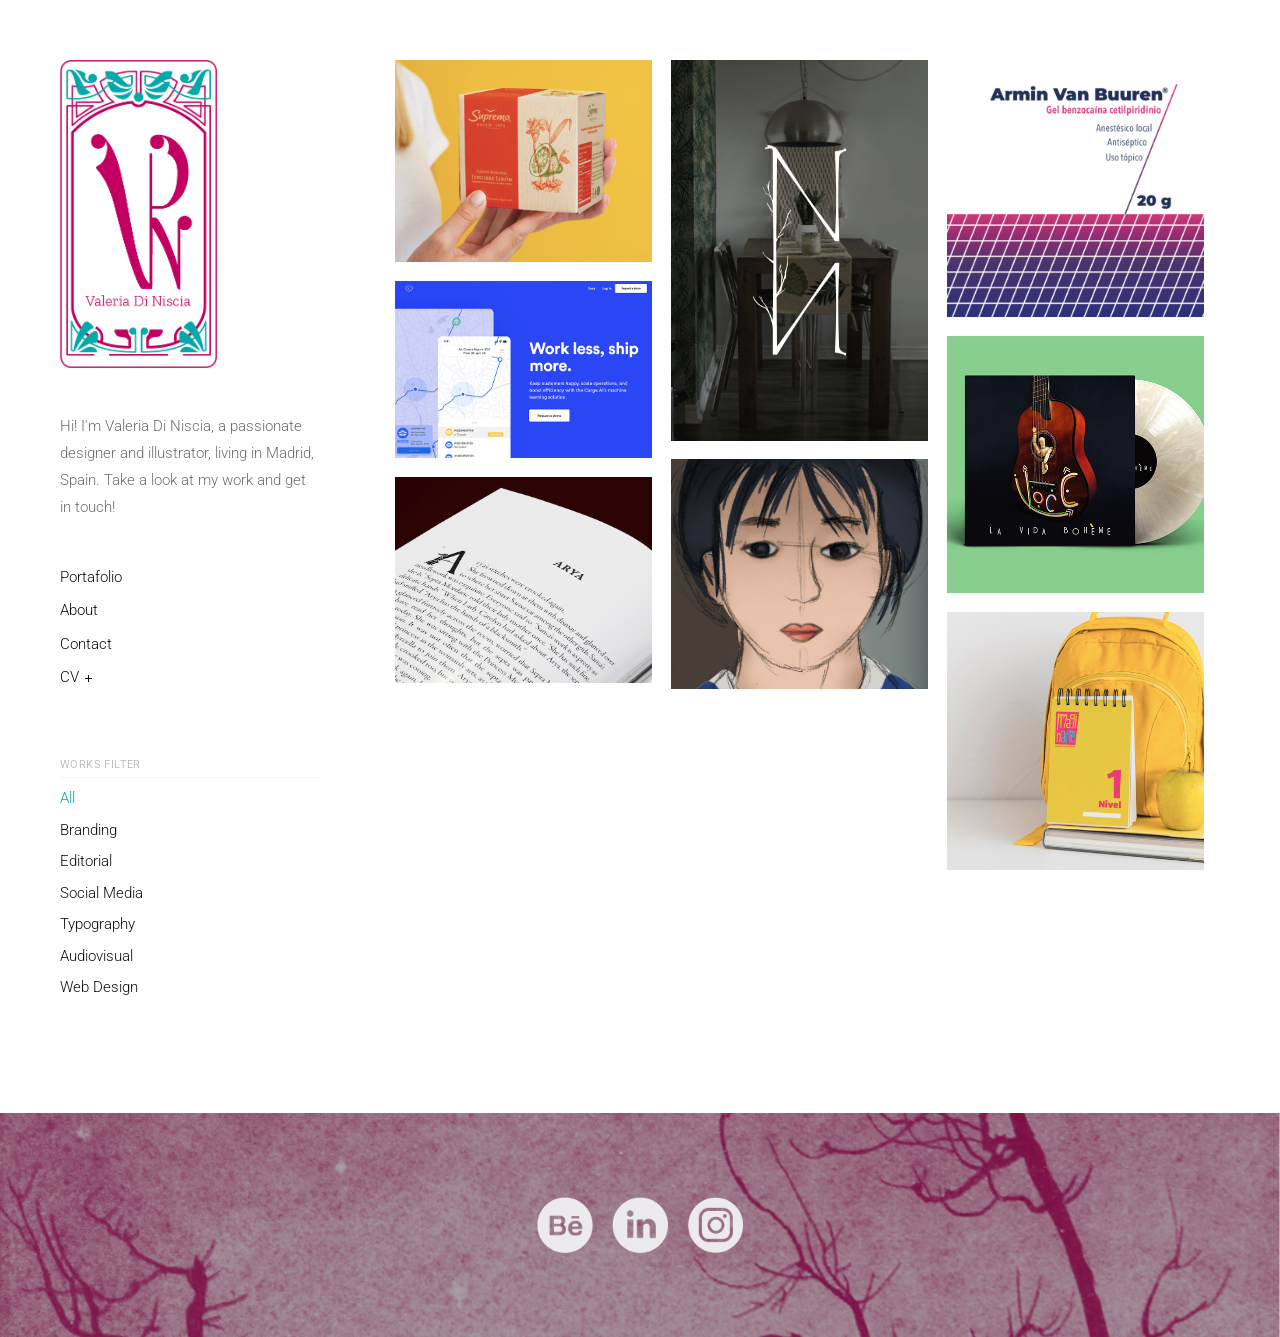
==== commit 68dd041c: "adding new projects" ====
--- a/index.html
+++ b/index.html
@@ -44,6 +44,7 @@
 								<li data-filter=".socialMedia">Social Media</li>
 								<li data-filter=".typography">Typography</li>
 								<li data-filter=".audiovisual">Audiovisual</li>
+								<li data-filter=".webDesign">Web Design</li>
 							</ul>
 						</div>
 					</div>
@@ -90,6 +91,17 @@
 													</ul>
 												</div>
 											</div><img src="./img/EDITORIAL-1.png" alt="Vinyl sleeve and songbook for album Intense">
+										</div>
+									</a><a class="works-item smooth-leave webDesign" href="https://www.behance.net/gallery/122758475/CARGEAI-Landing-page-and-dashboard">
+										<div class="picture">
+											<div class="content">
+												<div class="text">
+													<h2>Carge.AI - Interface and landing design</h2>
+													<ul>
+														<li>Web Design</li>
+													</ul>
+												</div>
+											</div><img src="./img/WEBDESIGN-1.png" alt="Interface and landing design for the delivery SaaS CARGE.AI">
 										</div>
 									</a><a class="works-item smooth-leave editorial" href="https://www.behance.net/gallery/113711851/Vinyl-Album-Cover-Voce-%28La-Vida-Boheme%29">
 										<div class="picture">
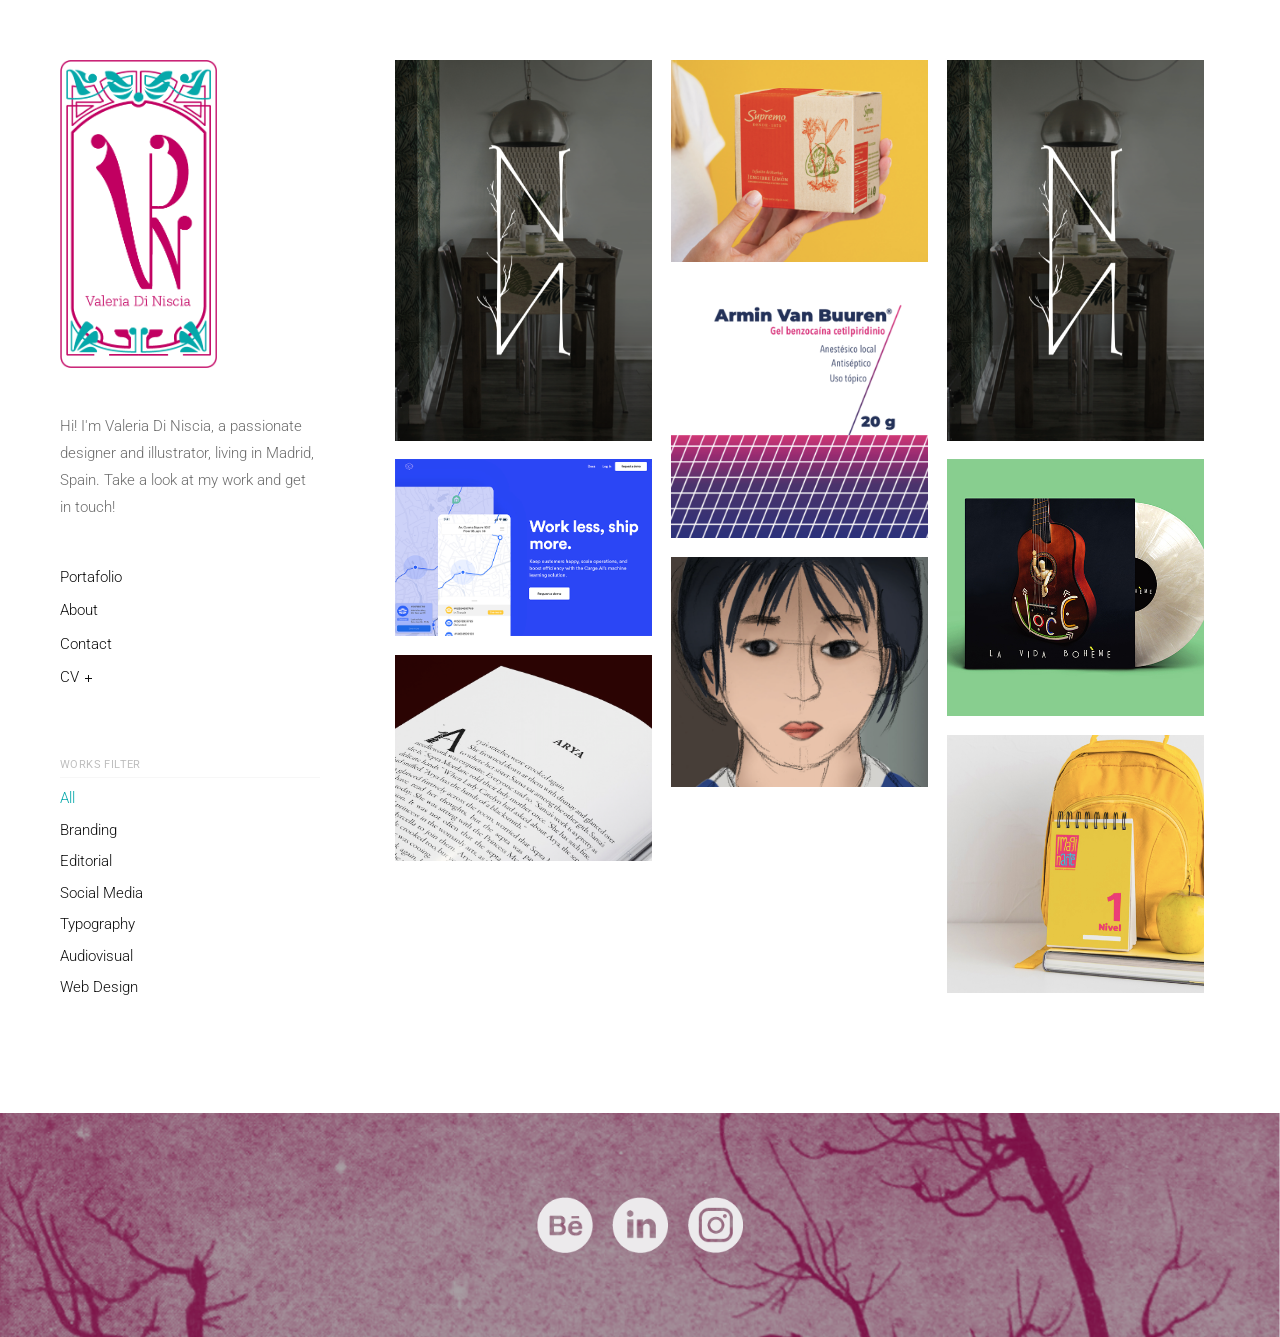
==== commit d59bc2f3: "add new card" ====
--- a/index.html
+++ b/index.html
@@ -56,7 +56,19 @@
 						<div class="row">
 							<div class="col-md-12">
 								<div id="works-grid">
-									<div class="gutter"></div><a class="works-item smooth-leave branding"
+									<div class="gutter"></div><a class="works-item smooth-leave branding" href="https://www.behance.net/gallery/113707041/Nudo-Nativo-Logo-Design">
+										<div class="picture">
+											<div class="content">
+												<div class="text">
+													<h2>Nudo Nativo - Branding</h2>
+													<ul>
+														<li>Branding</li>
+													</ul>
+												</div>
+											</div><img src="./img/BRANDING-2.png" alt="Logotype design for deco store Nudo Nativo">
+										</div>
+									</a>
+									<a class="works-item smooth-leave branding"
 										href="https://www.behance.net/gallery/113367913/Supremo-Tea-Rethink-Redesign-Packaging"
 										target="_blank">
 										<div class="picture">
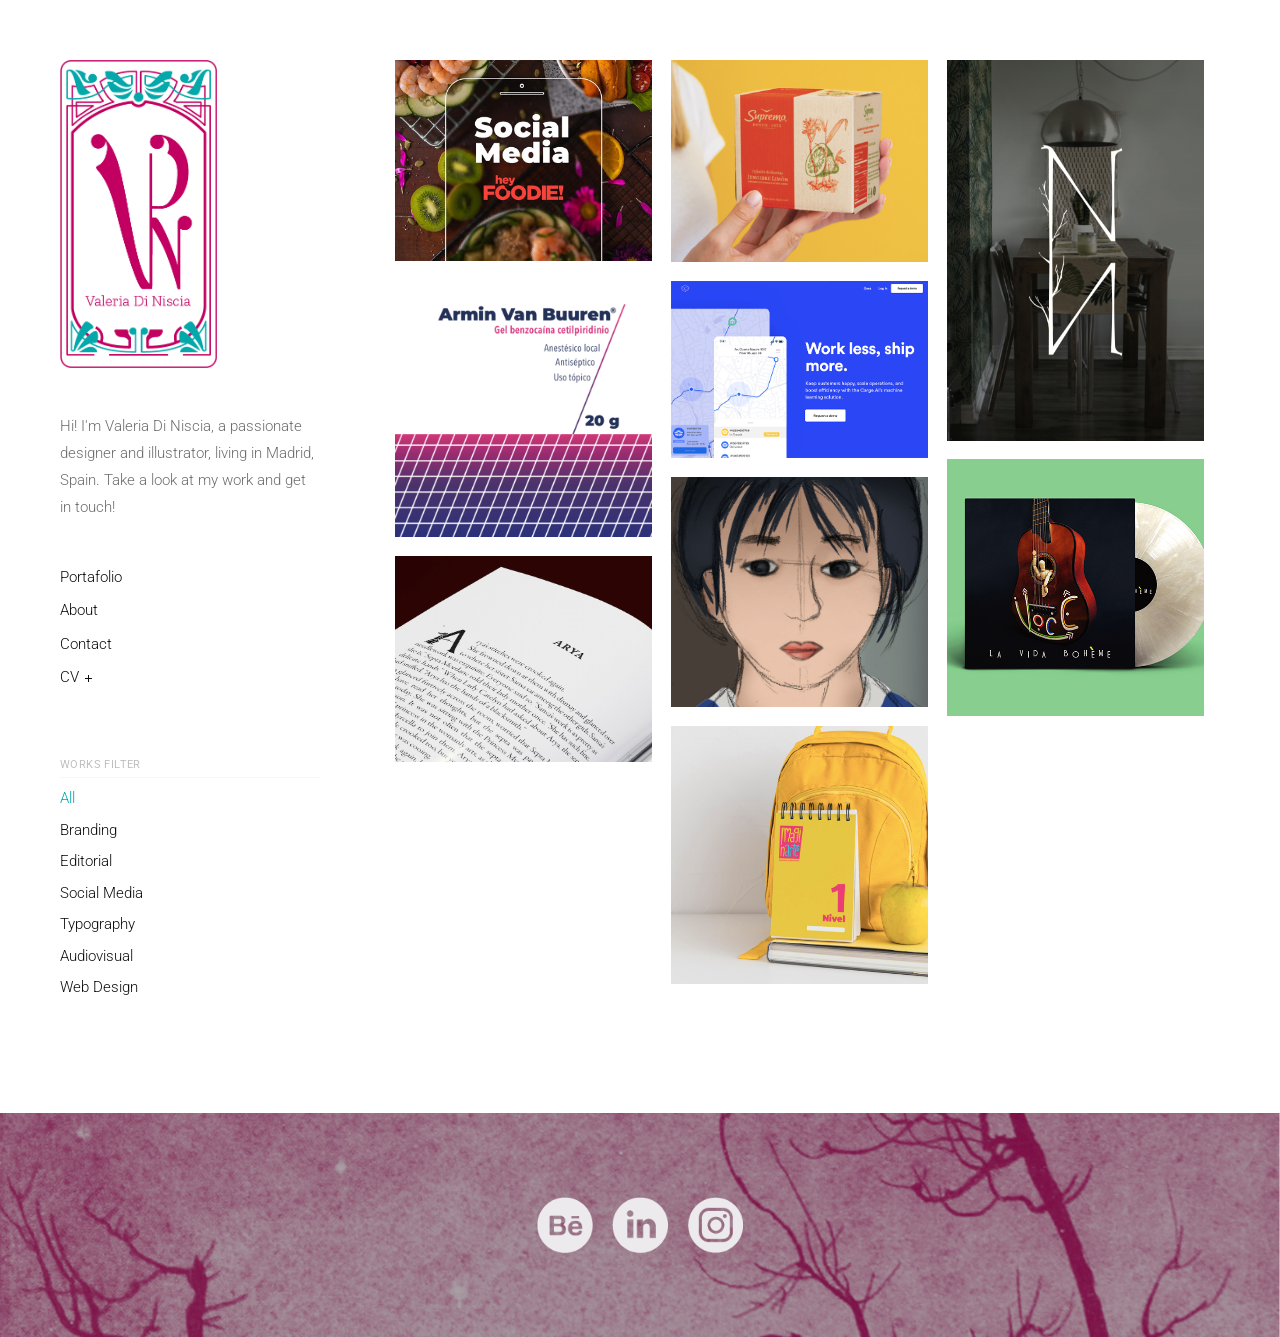
==== commit 4a6eb4c6: "new brand use case" ====
--- a/index.html
+++ b/index.html
@@ -56,16 +56,16 @@
 						<div class="row">
 							<div class="col-md-12">
 								<div id="works-grid">
-									<div class="gutter"></div><a class="works-item smooth-leave branding" href="https://www.behance.net/gallery/113707041/Nudo-Nativo-Logo-Design">
+									<div class="gutter"></div><a class="works-item smooth-leave branding" href="https://www.behance.net/gallery/122758589/Social-Media-Hey-Foodie-Restaurants">
 										<div class="picture">
 											<div class="content">
 												<div class="text">
-													<h2>Nudo Nativo - Branding</h2>
+													<h2>Hey Foodie - Social Media & Branding</h2>
 													<ul>
 														<li>Branding</li>
 													</ul>
 												</div>
-											</div><img src="./img/BRANDING-2.png" alt="Logotype design for deco store Nudo Nativo">
+											</div><img src="./img/heyfoodie.webp" alt="Social Media of Hey Foodie restaurant branches">
 										</div>
 									</a>
 									<a class="works-item smooth-leave branding"
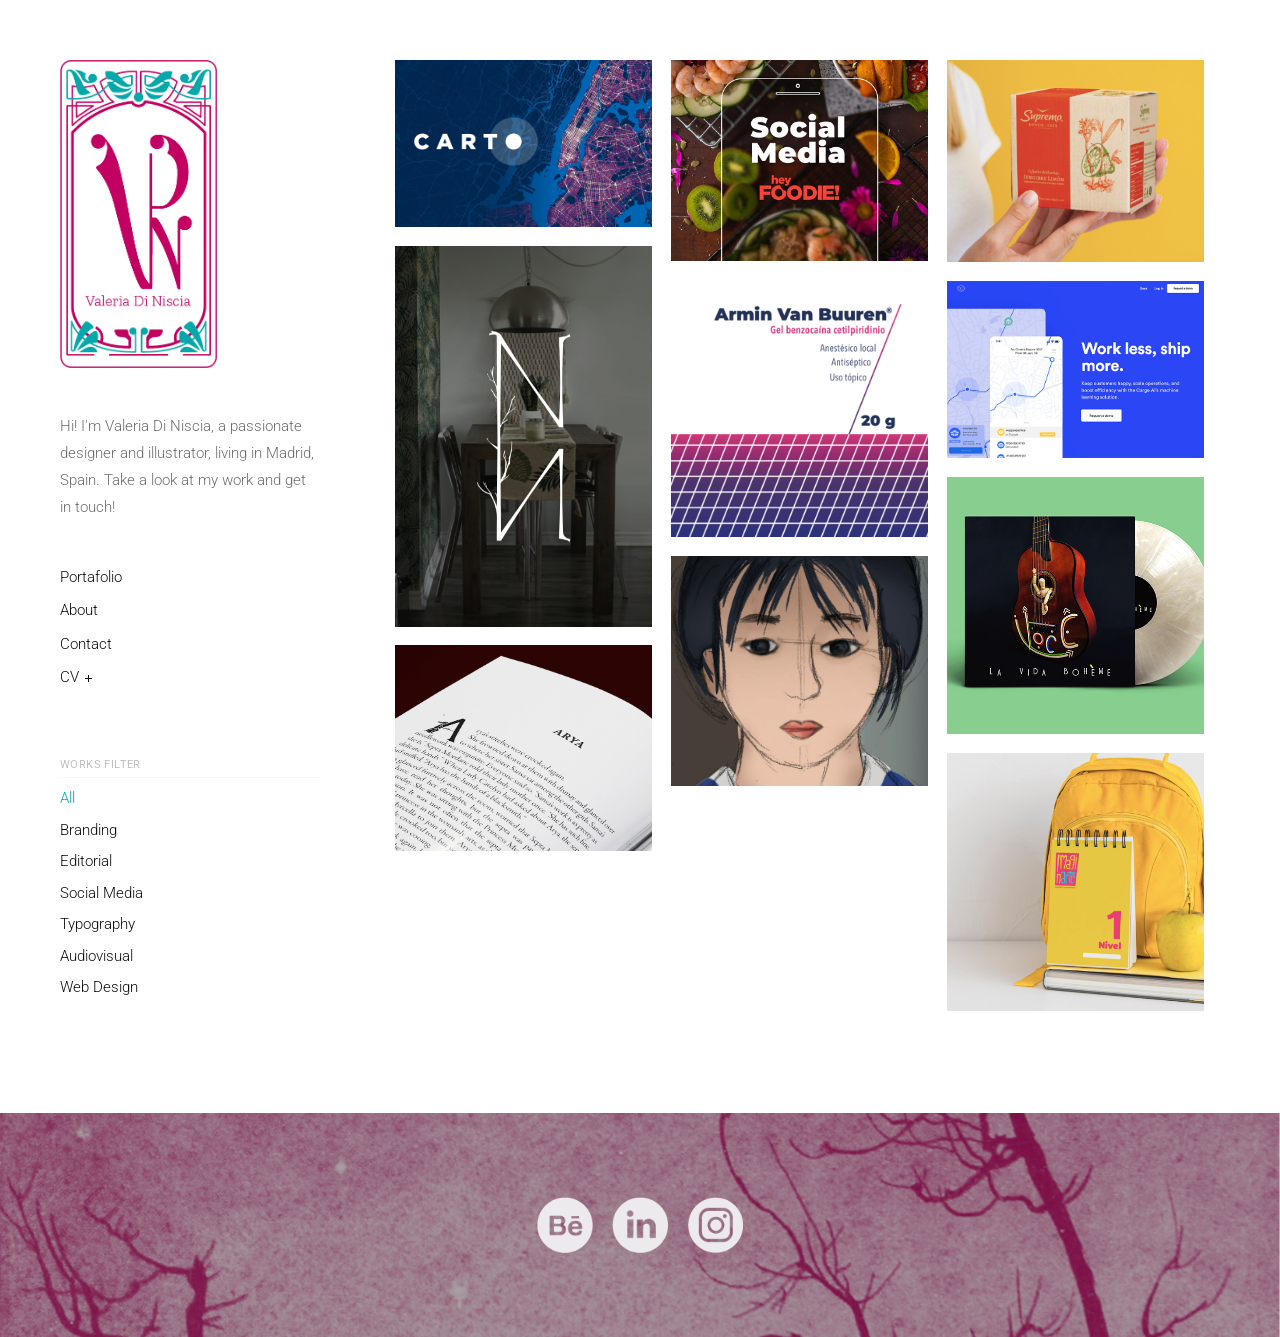
==== commit df7a998e: "add CARTO website redesign case study" ====
--- a/index.html
+++ b/index.html
@@ -1,189 +1,255 @@
-<!DOCTYPE html>
-<html lang="en">
-
-<head>
-	<meta charset="utf-8">
-	<meta name="viewport" content="width=device-width, initial-scale=1">
-	<title>Portafolio - Valeria Di Niscia</title>
-	<link rel="icon" type="image/png" href="img/favicon.png">
-	<link rel="stylesheet" href="css/bootstrap.min.css">
-	<link rel="stylesheet" href="css/fontello.min.css">
-	<link rel="stylesheet" href="css/magnific-popup.min.css">
-	<link rel="stylesheet" href="css/animsition.min.css">
-	<link rel="stylesheet" href="css/style.css">
-</head>
-
-<body id="index-page">
-	<div class="global-outer">
-		<div class="global-inner">
-			<header id="sidebar">
-				<div class="sidebar-inner"><a class="logo smooth-leave" href="index.html"><img src="img/logo.png"
-							alt="SO"></a>
-					<p class="intro">Hi! I'm Valeria Di Niscia, a passionate designer and illustrator, living in Madrid,
-						Spain. Take a look at my work and get in touch!</p>
-					<nav>
-						<ul>
-							<li><a class="smooth-leave" href="index.html">Portafolio</a></li>
-							<li><a class="smooth-leave" href="about.html">About</a></li>
-							<li><a class="smooth-leave" href="contact.html">Contact</a></li>
-							<li class="dropdown"><span>CV</span>
-								<ul style="display: none;">
-									<li><a class="smooth-leave" href="https://drive.google.com/file/d/1ViU-qQo9ijTeDb50hkENKR6mRRT5uwua/view?usp=sharing" target="_blank">English</a></li>
-									<li><a class="smooth-leave" href="https://drive.google.com/file/d/1dn1QAMejKVZiA3EEASueAr5Od7oV5cyV/view?usp=sharing" target="_blank">Spanish</a></li>
-								</ul>
-							</li>
-						</ul>
-					</nav>
-					<div class="widgets-block">
-						<div class="widget filter" id="works-filter">
-							<p class="title">Works Filter</p>
-							<ul>
-								<li class="active" data-filter="*">All</li>
-								<li data-filter=".branding">Branding</li>
-								<li data-filter=".editorial">Editorial</li>
-								<li data-filter=".socialMedia">Social Media</li>
-								<li data-filter=".typography">Typography</li>
-								<li data-filter=".audiovisual">Audiovisual</li>
-								<li data-filter=".webDesign">Web Design</li>
-							</ul>
-						</div>
-					</div>
-				</div>
-			</header>
-			<main id="main">
-				<div class="main-outer">
-					<div class="container-fluid">
-						<div class="row">
-							<div class="col-md-12">
+<!DOCTYPE html>
+<html lang="en">
+
+<head>
+	<meta charset="utf-8">
+	<meta name="viewport" content="width=device-width, initial-scale=1">
+	<title>Portafolio - Valeria Di Niscia</title>
+	<link rel="icon" type="image/png" href="img/favicon.png">
+	<link rel="stylesheet" href="css/bootstrap.min.css">
+	<link rel="stylesheet" href="css/fontello.min.css">
+	<link rel="stylesheet" href="css/magnific-popup.min.css">
+	<link rel="stylesheet" href="css/animsition.min.css">
+	<link rel="stylesheet" href="css/style.css">
+</head>
+
+<body id="index-page">
+	<div class="global-outer">
+		<div class="global-inner">
+			<header id="sidebar">
+				<div class="sidebar-inner"><a class="logo smooth-leave" href="index.html"><img src="img/logo.png"
+							alt="SO"></a>
+					<p class="intro">Hi! I'm Valeria Di Niscia, a passionate designer and illustrator, living in Madrid,
+						Spain. Take a look at my work and get in touch!</p>
+					<nav>
+						<ul>
+							<li><a class="smooth-leave" href="index.html">Portafolio</a></li>
+							<li><a class="smooth-leave" href="about.html">About</a></li>
+							<li><a class="smooth-leave" href="contact.html">Contact</a></li>
+							<li class="dropdown"><span>CV</span>
+								<ul style="display: none;">
+									<li><a class="smooth-leave" href="https://drive.google.com/file/d/1ViU-qQo9ijTeDb50hkENKR6mRRT5uwua/view?usp=sharing" target="_blank">English</a></li>
+									<li><a class="smooth-leave" href="https://drive.google.com/file/d/1dn1QAMejKVZiA3EEASueAr5Od7oV5cyV/view?usp=sharing" target="_blank">Spanish</a></li>
+								</ul>
+							</li>
+						</ul>
+					</nav>
+					<div class="widgets-block">
+						<div class="widget filter" id="works-filter">
+							<p class="title">Works Filter</p>
+							<ul>
+								<li class="active" data-filter="*">All</li>
+								<li data-filter=".branding">Branding</li>
+								<li data-filter=".editorial">Editorial</li>
+								<li data-filter=".socialMedia">Social Media</li>
+								<li data-filter=".typography">Typography</li>
+								<li data-filter=".audiovisual">Audiovisual</li>
+								<li data-filter=".webDesign">Web Design</li>
+							</ul>
+						</div>
+					</div>
+				</div>
+			</header>
+			<main id="main">
+				<div class="main-outer">
+					<div class="container-fluid">
+						<div class="row">
+							<div class="col-md-12">
 								<div id="works-grid">
-									<div class="gutter"></div><a class="works-item smooth-leave branding" href="https://www.behance.net/gallery/122758589/Social-Media-Hey-Foodie-Restaurants">
+									<div class="gutter"></div>
+									<a class="works-item carto-popup webDesign" href="#carto-project">
 										<div class="picture">
 											<div class="content">
 												<div class="text">
-													<h2>Hey Foodie - Social Media & Branding</h2>
-													<ul>
-														<li>Branding</li>
-													</ul>
-												</div>
-											</div><img src="./img/heyfoodie.webp" alt="Social Media of Hey Foodie restaurant branches">
-										</div>
-									</a>
-									<a class="works-item smooth-leave branding"
-										href="https://www.behance.net/gallery/113367913/Supremo-Tea-Rethink-Redesign-Packaging"
-										target="_blank">
-										<div class="picture">
-											<div class="content">
-												<div class="text">
-													<h2>Té Supremo - Rethink & Redesign</h2>
-													<ul>
-														<li>Branding</li>
-													</ul>
-												</div>
-											</div><img src="./img/BRANDING-1.png"
-												alt="Box of Redesign Packaging for Té Supremo">
-										</div>
-									</a><a class="works-item smooth-leave branding" href="https://www.behance.net/gallery/113707041/Nudo-Nativo-Logo-Design">
-										<div class="picture">
-											<div class="content">
-												<div class="text">
-													<h2>Nudo Nativo - Branding</h2>
-													<ul>
-														<li>Branding</li>
-													</ul>
-												</div>
-											</div><img src="./img/BRANDING-2.png" alt="Logotype design for deco store Nudo Nativo">
-										</div>
-									</a><a class="works-item smooth-leave editorial" href="https://www.behance.net/gallery/113713015/Intense-Armin-Van-Buuren-Cover-Songbook">
-										<div class="picture">
-											<div class="content">
-												<div class="text">
-													<h2>Armin Van Buuren - Album cover and Song book</h2>
-													<ul>
-														<li>Editorial</li>
-													</ul>
-												</div>
-											</div><img src="./img/EDITORIAL-1.png" alt="Vinyl sleeve and songbook for album Intense">
-										</div>
-									</a><a class="works-item smooth-leave webDesign" href="https://www.behance.net/gallery/122758475/CARGEAI-Landing-page-and-dashboard">
-										<div class="picture">
-											<div class="content">
-												<div class="text">
-													<h2>Carge.AI - Interface and landing design</h2>
+													<h2>CARTO - Website redesign and migration</h2>
 													<ul>
 														<li>Web Design</li>
 													</ul>
 												</div>
-											</div><img src="./img/WEBDESIGN-1.png" alt="Interface and landing design for the delivery SaaS CARGE.AI">
+											</div>
+											<img src="./img/carto-thumbnail.png"
+												alt="CARTO website redesign thumbnail with a map of New York">
 										</div>
-									</a><a class="works-item smooth-leave editorial" href="https://www.behance.net/gallery/113711851/Vinyl-Album-Cover-Voce-%28La-Vida-Boheme%29">
-										<div class="picture">
-											<div class="content">
-												<div class="text">
-													<h2>La Vida Bohème - Album Cover</h2>
-													<ul>
-														<li>Editorial</li>
-													</ul>
-												</div>
-											</div><img src="./img/BRANDING-3.jpg" alt="Image of album cover of La Vida Boheme">
-										</div>
-									</a><a class="works-item smooth-leave audiovisual" href="https://www.behance.net/gallery/113652895/The-Handmaiden-Reverse-Storyboard-Animation">
-										<div class="picture">
-											<div class="content">
-												<div class="text">
-													<h2>The Handmaiden - Animation</h2>
-													<ul>
-														<li>Audiovisual</li>
-													</ul>
-												</div>
-											</div><img src="./img/AUDIOVISUAL-1.png" alt="Storyboard animation of movie The Handmaiden">
-										</div>
-									</a><a class="works-item smooth-leave typography" href="https://www.behance.net/gallery/113715985/A-Type-of-Ice-Fire-Drop-Caps-Font">
-										<div class="picture">
-											<div class="content">
-												<div class="text">
-													<h2>A Type of Ice and Fire</h2>
-													<ul>
-														<li>Typography</li>
-													</ul>
-												</div>
-											</div><img src="./img/TYPE-1.png" alt="Drop Cap Typography for books A Song of Ice & Fire">
-										</div>
-									</a><a class="works-item smooth-leave branding socialMedia" href="https://www.behance.net/gallery/113877133/ImaginArte-Logo-Design-Web-Design">
-										<div class="picture">
-											<div class="content">
-												<div class="text">
-													<h2>ImaginArte - Branding</h2>
-													<ul>
-														<li>Branding</li>
-													</ul>
-												</div>
-											</div><img src="./img/BRANDING-4.png" alt="Logotype for kindergarten ImaginArte">
-										</div>
-									</a>
-								</div>
-							</div>
-						</div>
-					</div>
-				</div>
-			</main>
-		</div>
-	</div>
-	<div class="footer">
-		<span class="social-media">
-			<a href="https://www.behance.net/valeriadiniscia"><img src="img/social-behance.png"
-					alt="logo of Behance" /></a>
-		</span>
-		<span class="social-media">
-			<a href="https://www.linkedin.com/in/valeriadiniscia/"><img src="img/social-linkedin.png"
-					alt="logo of Linkedin" /></a>
-		</span>
-		<span class="social-media">
-			<a href="https://www.instagram.com/valeria9899/"><img src="img/social-instagram.png"
-					alt="logo of Instagram" /></a>
-		</span>
-	</div>
+									</a><a class="works-item smooth-leave branding" href="https://www.behance.net/gallery/122758589/Social-Media-Hey-Foodie-Restaurants">
+										<div class="picture">
+											<div class="content">
+												<div class="text">
+													<h2>Hey Foodie - Social Media & Branding</h2>
+													<ul>
+														<li>Branding</li>
+													</ul>
+												</div>
+											</div><img src="./img/heyfoodie.webp" alt="Social Media of Hey Foodie restaurant branches">
+										</div>
+									</a>
+									<a class="works-item smooth-leave branding"
+										href="https://www.behance.net/gallery/113367913/Supremo-Tea-Rethink-Redesign-Packaging"
+										target="_blank">
+										<div class="picture">
+											<div class="content">
+												<div class="text">
+													<h2>Té Supremo - Rethink & Redesign</h2>
+													<ul>
+														<li>Branding</li>
+													</ul>
+												</div>
+											</div><img src="./img/BRANDING-1.png"
+												alt="Box of Redesign Packaging for Té Supremo">
+										</div>
+									</a><a class="works-item smooth-leave branding" href="https://www.behance.net/gallery/113707041/Nudo-Nativo-Logo-Design">
+										<div class="picture">
+											<div class="content">
+												<div class="text">
+													<h2>Nudo Nativo - Branding</h2>
+													<ul>
+														<li>Branding</li>
+													</ul>
+												</div>
+											</div><img src="./img/BRANDING-2.png" alt="Logotype design for deco store Nudo Nativo">
+										</div>
+									</a><a class="works-item smooth-leave editorial" href="https://www.behance.net/gallery/113713015/Intense-Armin-Van-Buuren-Cover-Songbook">
+										<div class="picture">
+											<div class="content">
+												<div class="text">
+													<h2>Armin Van Buuren - Album cover and Song book</h2>
+													<ul>
+														<li>Editorial</li>
+													</ul>
+												</div>
+											</div><img src="./img/EDITORIAL-1.png" alt="Vinyl sleeve and songbook for album Intense">
+										</div>
+									</a><a class="works-item smooth-leave webDesign" href="https://www.behance.net/gallery/122758475/CARGEAI-Landing-page-and-dashboard">
+										<div class="picture">
+											<div class="content">
+												<div class="text">
+													<h2>Carge.AI - Interface and landing design</h2>
+													<ul>
+														<li>Web Design</li>
+													</ul>
+												</div>
+											</div><img src="./img/WEBDESIGN-1.png" alt="Interface and landing design for the delivery SaaS CARGE.AI">
+										</div>
+									</a><a class="works-item smooth-leave editorial" href="https://www.behance.net/gallery/113711851/Vinyl-Album-Cover-Voce-%28La-Vida-Boheme%29">
+										<div class="picture">
+											<div class="content">
+												<div class="text">
+													<h2>La Vida Bohème - Album Cover</h2>
+													<ul>
+														<li>Editorial</li>
+													</ul>
+												</div>
+											</div><img src="./img/BRANDING-3.jpg" alt="Image of album cover of La Vida Boheme">
+										</div>
+									</a><a class="works-item smooth-leave audiovisual" href="https://www.behance.net/gallery/113652895/The-Handmaiden-Reverse-Storyboard-Animation">
+										<div class="picture">
+											<div class="content">
+												<div class="text">
+													<h2>The Handmaiden - Animation</h2>
+													<ul>
+														<li>Audiovisual</li>
+													</ul>
+												</div>
+											</div><img src="./img/AUDIOVISUAL-1.png" alt="Storyboard animation of movie The Handmaiden">
+										</div>
+									</a><a class="works-item smooth-leave typography" href="https://www.behance.net/gallery/113715985/A-Type-of-Ice-Fire-Drop-Caps-Font">
+										<div class="picture">
+											<div class="content">
+												<div class="text">
+													<h2>A Type of Ice and Fire</h2>
+													<ul>
+														<li>Typography</li>
+													</ul>
+												</div>
+											</div><img src="./img/TYPE-1.png" alt="Drop Cap Typography for books A Song of Ice & Fire">
+										</div>
+									</a><a class="works-item smooth-leave branding socialMedia" href="https://www.behance.net/gallery/113877133/ImaginArte-Logo-Design-Web-Design">
+										<div class="picture">
+											<div class="content">
+												<div class="text">
+													<h2>ImaginArte - Branding</h2>
+													<ul>
+														<li>Branding</li>
+													</ul>
+												</div>
+											</div><img src="./img/BRANDING-4.png" alt="Logotype for kindergarten ImaginArte">
+										</div>
+									</a>
+								</div>
+							</div>
+						</div>
+					</div>
+				</div>
+			</main>
+		</div>
+	</div>
+	<div class="footer">
+		<span class="social-media">
+			<a href="https://www.behance.net/valeriadiniscia"><img src="img/social-behance.png"
+					alt="logo of Behance" /></a>
+		</span>
+		<span class="social-media">
+			<a href="https://www.linkedin.com/in/valeriadiniscia/"><img src="img/social-linkedin.png"
+					alt="logo of Linkedin" /></a>
+		</span>
+		<span class="social-media">
+			<a href="https://www.instagram.com/valeria9899/"><img src="img/social-instagram.png"
+					alt="logo of Instagram" /></a>
+		</span>
+	</div>
 	<script src="js/plugins.min.js"></script>
 	<script src="js/functions.js"></script>
+	<div id="carto-project" class="mfp-hide project-lightbox">
+		<div class="project-lightbox-header">
+			<div class="project-lightbox-tags" aria-label="Project disciplines">
+				<span>Website redesign</span>
+				<span>Design system</span>
+				<span>Platform migration</span>
+			</div>
+			<h2>CARTO - Website redesign and migration</h2>
+			<p class="project-lightbox-lead">
+				A modernized digital presence built around a clear principle: place the product at the center of
+				the story.
+			</p>
+		</div>
+
+		<img src="./img/carto-website-macbook.jpg"
+			alt="CARTO website redesign displayed on a MacBook Pro">
+
+		<img src="./img/carto-website-pages.png"
+			alt="Overview of the redesigned CARTO homepage, use case, industry and product pages">
+
+		<div class="project-lightbox-copy">
+			<h3>A clearer product story</h3>
+			<p>
+				The redesign needed to communicate CARTO's leading position in spatial data science while creating
+				a flexible system of reusable components. The result was a consistent global website that could
+				evolve continuously alongside the company's marketing ecosystem.
+			</p>
+			<p>
+				A cleaner visual language, stronger hierarchy and reusable page patterns created consistency across
+				the homepage, product pages, solutions, industries and campaigns.
+			</p>
+		</div>
+
+		<img src="./img/carto-website-headers.png"
+			alt="Four redesigned CARTO landing page headers for enterprise, data, cloud and developer audiences">
+
+		<div class="project-lightbox-copy project-lightbox-copy--accent">
+			<h3>Redesigning the platform</h3>
+			<p>
+				The work included two major redesign and migration initiatives. The website first moved to Webflow
+				to support faster publishing and more flexible page creation, then evolved into a GitHub based
+				workflow that brought marketing and engineering closer together while preserving a consistent user
+				experience.
+			</p>
+		</div>
+
+		<div class="project-lightbox-media-grid">
+			<img src="./img/carto-website-devices.png"
+				alt="CARTO website redesign displayed on two laptop mockups">
+			<img src="./img/carto-website-mobile.png"
+				alt="Responsive CARTO website redesign displayed across mobile phone mockups">
+		</div>
+	</div>
 </body>
-
-</html>+</html>
--- a/css/style.css
+++ b/css/style.css
@@ -1,2399 +1,2539 @@
-/*
-	Contents:
-	1. Google Fonts Import
-	2. Common Styles
-	3. Sidebar
-	4. Main
-	5. Works Grid
-	6. Index Page
-	7. Project Page
-	8. About Page
-	9. Blog Page
-	10. Blog Single
-	11. Contact Page
-	12. Footer
-    13. Responsive
-*/
-
+/*
+	Contents:
+	1. Google Fonts Import
+	2. Common Styles
+	3. Sidebar
+	4. Main
+	5. Works Grid
+	6. Index Page
+	7. Project Page
+	8. About Page
+	9. Blog Page
+	10. Blog Single
+	11. Contact Page
+	12. Footer
+    13. Responsive
+*/
+
 /*
 	1. Google Fonts Import
 */
 @import 'https://fonts.googleapis.com/css?family=Roboto:300,400';
-@import 'https://fonts.googleapis.com/css?family=Lora:400,400italic';
 
-/*
-	2. Common Styles
-*/
-
-body {
-    font-family: 'Roboto', 'Tahoma', 'Arial', sans-serif;
-    font-weight: 300;
+@font-face {
+    font-family: 'Alegreya Sans';
+    src: url('../fonts/AlegreyaSans-Regular.ttf') format('truetype');
+    font-style: normal;
+    font-weight: 400;
+    font-display: swap;
 }
 
-.global-outer {
-    width: 100%;
-    max-width: 1440px;
-    margin-left: auto;
-    margin-right: auto;
-    overflow: hidden;
-    position: relative;
-    opacity: 0;
-    -webkit-animation-fill-mode: both;
-            animation-fill-mode: both;
+@font-face {
+    font-family: 'Alegreya Sans';
+    src: url('../fonts/AlegreyaSans-Medium.ttf') format('truetype');
+    font-style: normal;
+    font-weight: 500;
+    font-display: swap;
 }
 
-.global-outer .global-inner {
-    padding: 60px;
-    overflow: hidden;
+@font-face {
+    font-family: 'Alegreya Sans';
+    src: url('../fonts/AlegreyaSans-Bold.ttf') format('truetype');
+    font-style: normal;
+    font-weight: 700;
+    font-display: swap;
+}
+
+/*
+	2. Common Styles
+*/
+
+body {
+    font-family: 'Roboto', 'Tahoma', 'Arial', sans-serif;
+    font-weight: 300;
+}
+
+.project-lightbox {
+    width: min(1120px, calc(100% - 32px));
+    max-height: 90vh;
+    margin: 32px auto;
+    overflow: auto;
+    background: #f3f3f3;
+    box-shadow: 0 24px 70px rgba(0, 0, 0, 0.24);
 }
 
-h1, h2, h3, h4, h5, h6 {
-    font-weight: 300;
-    line-height: 1.8;
-    color: #0e0e0e;
-    font-family: 'Lora', serif;
+.project-lightbox-header {
+    padding: 64px clamp(28px, 7vw, 80px);
+    border-bottom: 1px solid #e2e2e2;
+    background: #fff;
 }
 
-h1 {
-    font-size: 36px;
+.project-lightbox-header h2 {
+    max-width: 760px;
+    margin: 0 0 20px;
+    color: #0e0e0e;
+    font-size: clamp(30px, 4.5vw, 54px);
+    line-height: 1.2;
 }
 
-h2 {
-    font-size: 28px;
+.project-lightbox-tags {
+    display: flex;
+    flex-wrap: wrap;
+    gap: 8px;
+    margin: 0 0 20px;
 }
 
-h3 {
-    font-size: 22px;
+.project-lightbox-tags span {
+    padding: 6px 10px;
+    border-radius: 2px;
+    background: #e8e8e8;
+    color: #626262;
+    font-size: 11px;
+    font-weight: 500;
+    letter-spacing: 0.06em;
+    line-height: 1;
+    text-transform: uppercase;
 }
 
-h4 {
+.project-lightbox-header .project-lightbox-lead {
+    max-width: 760px;
+    margin: 0;
+    color: #555;
     font-size: 18px;
+    line-height: 1.7;
 }
 
-h5 {
-    font-size: 16px;
+.project-lightbox > img,
+.project-lightbox-media-grid img {
+    display: block;
+    width: 100%;
+    height: auto;
 }
 
-h6 {
-    font-size: 12px;
+.project-lightbox-copy {
+    padding: 56px clamp(28px, 7vw, 80px);
+    background: #fff;
 }
 
-p {
-    font-size: 15px;
-    line-height: 1.8;
-    color: #6d6d6d;
+.project-lightbox-copy h3 {
+    max-width: 760px;
+    margin: 0 0 16px;
+    color: #0e0e0e;
+    line-height: 1.35;
 }
 
-p.lead {
-    font-size: 19px;
+.project-lightbox-copy p {
+    max-width: 760px;
+    margin: 0 0 18px;
+    color: #5f7085;
+    font-size: 16px;
+    line-height: 1.75;
 }
 
-a {
-    color: #05A8AA;
-    padding-bottom: 1px;
-    -webkit-transition: color 200ms, border-color 200ms;
-            transition: color 200ms, border-color 200ms;
+.project-lightbox-copy p:last-child {
+    margin-bottom: 0;
 }
 
-a:hover, a:active, a:focus {
-    color: #05A8AA;
-    text-decoration: none;
-    border-color: rgba(72, 186, 134, 0.3);
+.project-lightbox-copy--accent {
+    background: #151515;
 }
 
-a:focus {
-    outline: none;
-}
-
-ul {
-    font-size: 15px;
-    color: #6d6d6d;
-}
-
-blockquote {
-    font-size: 18px;
-    font-family: 'Lora';
-    font-style: italic;
-    line-height: 2;
-    padding-top: 15px;
-    padding-bottom: 15px;
-    color: rgba(109, 109, 109, 0.7);
-}
-
-input, textarea {
-    display: block;
-    width: 100%;
-    max-width: 100%;
-    border: none;
-    background-color: rgba(0, 0, 0, 0.04);
-    padding: 10px;
-    font-size: 13px;
-    border-radius: 2px;
-    border-bottom: 1px solid transparent;
-    -webkit-transition: background-color 200ms, border-color 300ms, border-radius 100ms;
-            transition: background-color 200ms, border-color 300ms, border-radius 100ms;
-    box-sizing: border-box;
-}
-
-input:focus, textarea:focus {
-    background-color: #fff;
-    border-radius: 0;
-    border-color: rgba(0, 0, 0, 0.08);
-}
-
-.btn {
-    display: inline-block;
-    text-align: center;
-    margin: auto;
-    background-color: #05A8AA;
-    color: #fff;
-    font-size: 13px;
-    border-radius: 2px;
-    padding: 8px 14px;
-    -webkit-transition: background-color 200ms;
-            transition: background-color 200ms;
-}
-
-.btn:hover {
-    background-color: #39966c;
+.project-lightbox-copy--accent h3 {
     color: #fff;
 }
 
-.btn:active {
-    background-color: #05A8AA;
+.project-lightbox-copy--accent p {
+    color: #d0d0d0;
 }
 
-.btn:focus {
-    color: #fff;
+.project-lightbox-media-grid {
+    display: grid;
+    grid-template-columns: repeat(2, minmax(0, 1fr));
+    align-items: start;
+    gap: 1px;
+    background: #dfe5ec;
 }
 
-.btn.small {
-    padding: 5px 10px;
-}
+@media (max-width: 720px) {
+    .project-lightbox {
+        width: calc(100% - 16px);
+        margin: 8px auto;
+    }
 
-.btn.large {
-    padding: 12px 18px;
-}
+    .project-lightbox-header,
+    .project-lightbox-copy {
+        padding: 36px 24px;
+    }
 
-::-moz-selection {
-    background-color: #05A8AA;
-    color: #fff;
-}
-
-::selection {
-    background-color: #05A8AA;
-    color: #fff;
-}
-
-.carousel {
-    position: relative;
-    overflow: hidden;
-}
-
-.carousel:after {
-    content: '';
-    position: absolute;
-    bottom: -55px;
-    left: 0;
-    display: block;
-    width: 100%;
-    height: 55px;
-    box-shadow: inset 0 -50px 50px -50px rgba(0, 0, 0, 0.5);
-    -webkit-transition: bottom 300ms;
-            transition: bottom 300ms;
-}
-
-.carousel .carousel-indicators {
-    bottom: 0;
-}
-
-.carousel .carousel-indicators li {
-    position: relative;
-    display: inline-block;
-    width: 10px;
-    height: 10px;
-    border-radius: 10px;
-    margin: 0 3px;
-    border: 1px solid #fff;
-    overflow: hidden;
-    -webkit-transform: translateY(100%);
-            transform: translateY(100%);
-    opacity: 0;
-}
-
-.carousel .carousel-indicators li:nth-child(1) {
-    -webkit-transition: opacity 200ms 100ms, -webkit-transform 200ms 100ms;
-            transition: opacity 200ms 100ms, -webkit-transform 200ms 100ms;
-            transition: transform 200ms 100ms, opacity 200ms 100ms;
-            transition: transform 200ms 100ms, opacity 200ms 100ms, -webkit-transform 200ms 100ms;
-}
-
-.carousel .carousel-indicators li:nth-child(2) {
-    -webkit-transition: opacity 200ms 200ms, -webkit-transform 200ms 200ms;
-            transition: opacity 200ms 200ms, -webkit-transform 200ms 200ms;
-            transition: transform 200ms 200ms, opacity 200ms 200ms;
-            transition: transform 200ms 200ms, opacity 200ms 200ms, -webkit-transform 200ms 200ms;
-}
-
-.carousel .carousel-indicators li:nth-child(3) {
-    -webkit-transition: opacity 200ms 300ms, -webkit-transform 200ms 300ms;
-            transition: opacity 200ms 300ms, -webkit-transform 200ms 300ms;
-            transition: transform 200ms 300ms, opacity 200ms 300ms;
-            transition: transform 200ms 300ms, opacity 200ms 300ms, -webkit-transform 200ms 300ms;
-}
-
-.carousel .carousel-indicators li:nth-child(4) {
-    -webkit-transition: opacity 200ms 400ms, -webkit-transform 200ms 400ms;
-            transition: opacity 200ms 400ms, -webkit-transform 200ms 400ms;
-            transition: transform 200ms 400ms, opacity 200ms 400ms;
-            transition: transform 200ms 400ms, opacity 200ms 400ms, -webkit-transform 200ms 400ms;
-}
-
-.carousel .carousel-indicators li:nth-child(5) {
-    -webkit-transition: opacity 200ms 500ms, -webkit-transform 200ms 500ms;
-            transition: opacity 200ms 500ms, -webkit-transform 200ms 500ms;
-            transition: transform 200ms 500ms, opacity 200ms 500ms;
-            transition: transform 200ms 500ms, opacity 200ms 500ms, -webkit-transform 200ms 500ms;
-}
-
-.carousel .carousel-indicators li:nth-child(6) {
-    -webkit-transition: opacity 200ms 600ms, -webkit-transform 200ms 600ms;
-            transition: opacity 200ms 600ms, -webkit-transform 200ms 600ms;
-            transition: transform 200ms 600ms, opacity 200ms 600ms;
-            transition: transform 200ms 600ms, opacity 200ms 600ms, -webkit-transform 200ms 600ms;
-}
-
-.carousel .carousel-indicators li:nth-child(7) {
-    -webkit-transition: opacity 200ms 700ms, -webkit-transform 200ms 700ms;
-            transition: opacity 200ms 700ms, -webkit-transform 200ms 700ms;
-            transition: transform 200ms 700ms, opacity 200ms 700ms;
-            transition: transform 200ms 700ms, opacity 200ms 700ms, -webkit-transform 200ms 700ms;
-}
-
-.carousel .carousel-indicators li:nth-child(8) {
-    -webkit-transition: opacity 200ms 800ms, -webkit-transform 200ms 800ms;
-            transition: opacity 200ms 800ms, -webkit-transform 200ms 800ms;
-            transition: transform 200ms 800ms, opacity 200ms 800ms;
-            transition: transform 200ms 800ms, opacity 200ms 800ms, -webkit-transform 200ms 800ms;
-}
-
-.carousel .carousel-indicators li:nth-child(9) {
-    -webkit-transition: opacity 200ms 900ms, -webkit-transform 200ms 900ms;
-            transition: opacity 200ms 900ms, -webkit-transform 200ms 900ms;
-            transition: transform 200ms 900ms, opacity 200ms 900ms;
-            transition: transform 200ms 900ms, opacity 200ms 900ms, -webkit-transform 200ms 900ms;
-}
-
-.carousel .carousel-indicators li:nth-child(10) {
-    -webkit-transition: opacity 200ms 1000ms, -webkit-transform 200ms 1000ms;
-            transition: opacity 200ms 1000ms, -webkit-transform 200ms 1000ms;
-            transition: transform 200ms 1000ms, opacity 200ms 1000ms;
-            transition: transform 200ms 1000ms, opacity 200ms 1000ms, -webkit-transform 200ms 1000ms;
-}
-
-.carousel .carousel-indicators li:nth-child(11) {
-    -webkit-transition: opacity 200ms 1100ms, -webkit-transform 200ms 1100ms;
-            transition: opacity 200ms 1100ms, -webkit-transform 200ms 1100ms;
-            transition: transform 200ms 1100ms, opacity 200ms 1100ms;
-            transition: transform 200ms 1100ms, opacity 200ms 1100ms, -webkit-transform 200ms 1100ms;
-}
-
-.carousel .carousel-indicators li:nth-child(12) {
-    -webkit-transition: opacity 200ms 1200ms, -webkit-transform 200ms 1200ms;
-            transition: opacity 200ms 1200ms, -webkit-transform 200ms 1200ms;
-            transition: transform 200ms 1200ms, opacity 200ms 1200ms;
-            transition: transform 200ms 1200ms, opacity 200ms 1200ms, -webkit-transform 200ms 1200ms;
-}
-
-.carousel .carousel-indicators li:nth-child(13) {
-    -webkit-transition: opacity 200ms 1300ms, -webkit-transform 200ms 1300ms;
-            transition: opacity 200ms 1300ms, -webkit-transform 200ms 1300ms;
-            transition: transform 200ms 1300ms, opacity 200ms 1300ms;
-            transition: transform 200ms 1300ms, opacity 200ms 1300ms, -webkit-transform 200ms 1300ms;
-}
-
-.carousel .carousel-indicators li:nth-child(14) {
-    -webkit-transition: opacity 200ms 1400ms, -webkit-transform 200ms 1400ms;
-            transition: opacity 200ms 1400ms, -webkit-transform 200ms 1400ms;
-            transition: transform 200ms 1400ms, opacity 200ms 1400ms;
-            transition: transform 200ms 1400ms, opacity 200ms 1400ms, -webkit-transform 200ms 1400ms;
-}
-
-.carousel .carousel-indicators li:nth-child(15) {
-    -webkit-transition: opacity 200ms 1500ms, -webkit-transform 200ms 1500ms;
-            transition: opacity 200ms 1500ms, -webkit-transform 200ms 1500ms;
-            transition: transform 200ms 1500ms, opacity 200ms 1500ms;
-            transition: transform 200ms 1500ms, opacity 200ms 1500ms, -webkit-transform 200ms 1500ms;
-}
-
-.carousel .carousel-indicators li:before {
-    content: '';
-    position: absolute;
-    top: 0;
-    left: 0;
-    width: 0;
-    height: 100%;
-    background-color: #fff;
-    -webkit-transition: width 300ms;
-            transition: width 300ms;
-}
-
-.carousel .carousel-indicators li.active {
-    width: 10px;
-    height: 10px;
-    background-color: transparent;
-}
-
-.carousel .carousel-indicators li.active:before {
-    width: 100%;
-}
-
-.carousel .carousel-indicators li:hover:before {
-    width: 100%;
-}
-
-.carousel:hover:after {
-    bottom: 0;
-}
-
-.carousel:hover .carousel-indicators li {
-    -webkit-transform: translateY(0);
-            transform: translateY(0);
-    opacity: 1;
-}
-
-.image-source-link {
-    color: #98c3d1;
-}
-
-.mfp-with-zoom.mfp-container, .mfp-with-zoom.mfp-bg {
-    opacity: 0;
-    -webkit-transition: all 300ms ease-out;
-            transition: all 300ms ease-out;
-    -webkit-backface-visibility: hidden;
-            backface-visibility: hidden;
-}
-
-.mfp-with-zoom.mfp-ready .mfp-container {
-    opacity: 1;
-}
-
-.mfp-with-zoom.mfp-ready.mfp-bg {
-    opacity: 0.8;
-}
-
-.mfp-with-zoom.mfp-removing .mfp-container {
-    opacity: 0;
-}
-
-.mfp-with-zoom.mfp-removing.mfp-bg {
-    opacity: 0;
-}
-
-.page-title h1 {
-    margin: 0;
-    line-height: 1;
-}
-
-.page-title p {
-    margin-top: 25px;
-}
-
-.page-title .page-title-image {
-    margin-top: 30px;
-}
-
-.page-title .page-title-image img {
-    width: 100%;
-}
-
-/*
-	3. Sidebar
-*/
-
-#sidebar {
-    width: 25%;
-    float: left;
-    overflow: hidden;
-}
-
-#sidebar .sidebar-inner {
-    padding-right: 30px;
-}
-
-#sidebar .logo {
-    display: inline-block;
-    margin-bottom: 30px;
-    padding: 0;
-    border: none;
-}
-
-#sidebar nav {
-    padding: 25px 0 10px;
-    color: #0e0e0e;
-}
-
-#sidebar nav ul {
-    list-style: none;
-    margin: 0;
-    padding: 0;
-}
-
-#sidebar nav ul li a, #sidebar nav ul li span {
-    display: inline-block;
-    padding: 6px 0;
-    color: #0e0e0e;
-    text-decoration: none;
-    -webkit-transition: color 100ms;
-            transition: color 100ms;
-    border: none;
-    font-weight: 300;
-}
-
-#sidebar nav ul li a.current, #sidebar nav ul li span.current {
-    color: #05A8AA;
-}
-
-#sidebar nav ul li a:hover, #sidebar nav ul li span:hover {
-    color: #05A8AA;
-    cursor: pointer;
-}
-
-#sidebar nav ul li a:hover:before, #sidebar nav ul li span:hover:before {
-    background-color: #05A8AA;
-}
-
-#sidebar nav ul li.dropdown span {
-    position: relative;
-}
-
-#sidebar nav ul li.dropdown span:after, #sidebar nav ul li.dropdown span:before {
-    content: '';
-    position: absolute;
-    top: 2px;
-    right: 0;
-    bottom: 0;
-    margin: auto -13px auto auto;
-    display: inline-block;
-    width: 7px;
-    height: 1px;
-    background-color: #0e0e0e;
-    -webkit-transition: background-color 100ms, -webkit-transform 200ms;
-            transition: background-color 100ms, -webkit-transform 200ms;
-            transition: transform 200ms, background-color 100ms;
-            transition: transform 200ms, background-color 100ms, -webkit-transform 200ms;
-}
-
-#sidebar nav ul li.dropdown span:before {
-    margin-right: -10px;
-    width: 1px;
-    height: 7px;
-}
-
-#sidebar nav ul li.dropdown span.current:after,
-#sidebar nav ul li.dropdown span.current:before {
-    background-color: #05A8AA;
-}
-
-#sidebar nav ul li.dropdown span:hover:after,
-#sidebar nav ul li.dropdown span:hover:before {
-    background-color: #05A8AA;
-}
-
-#sidebar nav ul li.dropdown ul {
-    display: none;
-}
-
-#sidebar nav ul li.dropdown ul li {
-    -webkit-transform: translateY(-10px);
-            transform: translateY(-10px);
-    opacity: 0;
-}
-
-#sidebar nav ul li.dropdown ul li:nth-child(1) {
-    -webkit-transition: opacity 200ms 100ms, -webkit-transform 400ms 100ms;
-            transition: opacity 200ms 100ms, -webkit-transform 400ms 100ms;
-            transition: transform 400ms 100ms, opacity 200ms 100ms;
-            transition: transform 400ms 100ms, opacity 200ms 100ms, -webkit-transform 400ms 100ms;
-}
-
-#sidebar nav ul li.dropdown ul li:nth-child(2) {
-    -webkit-transition: opacity 200ms 200ms, -webkit-transform 400ms 200ms;
-            transition: opacity 200ms 200ms, -webkit-transform 400ms 200ms;
-            transition: transform 400ms 200ms, opacity 200ms 200ms;
-            transition: transform 400ms 200ms, opacity 200ms 200ms, -webkit-transform 400ms 200ms;
-}
-
-#sidebar nav ul li.dropdown ul li:nth-child(3) {
-    -webkit-transition: opacity 200ms 300ms, -webkit-transform 400ms 300ms;
-            transition: opacity 200ms 300ms, -webkit-transform 400ms 300ms;
-            transition: transform 400ms 300ms, opacity 200ms 300ms;
-            transition: transform 400ms 300ms, opacity 200ms 300ms, -webkit-transform 400ms 300ms;
-}
-
-#sidebar nav ul li.dropdown ul li:nth-child(4) {
-    -webkit-transition: opacity 200ms 400ms, -webkit-transform 400ms 400ms;
-            transition: opacity 200ms 400ms, -webkit-transform 400ms 400ms;
-            transition: transform 400ms 400ms, opacity 200ms 400ms;
-            transition: transform 400ms 400ms, opacity 200ms 400ms, -webkit-transform 400ms 400ms;
-}
-
-#sidebar nav ul li.dropdown ul li:nth-child(5) {
-    -webkit-transition: opacity 200ms 500ms, -webkit-transform 400ms 500ms;
-            transition: opacity 200ms 500ms, -webkit-transform 400ms 500ms;
-            transition: transform 400ms 500ms, opacity 200ms 500ms;
-            transition: transform 400ms 500ms, opacity 200ms 500ms, -webkit-transform 400ms 500ms;
-}
-
-#sidebar nav ul li.dropdown ul li:nth-child(6) {
-    -webkit-transition: opacity 200ms 600ms, -webkit-transform 400ms 600ms;
-            transition: opacity 200ms 600ms, -webkit-transform 400ms 600ms;
-            transition: transform 400ms 600ms, opacity 200ms 600ms;
-            transition: transform 400ms 600ms, opacity 200ms 600ms, -webkit-transform 400ms 600ms;
-}
-
-#sidebar nav ul li.dropdown ul li:nth-child(7) {
-    -webkit-transition: opacity 200ms 700ms, -webkit-transform 400ms 700ms;
-            transition: opacity 200ms 700ms, -webkit-transform 400ms 700ms;
-            transition: transform 400ms 700ms, opacity 200ms 700ms;
-            transition: transform 400ms 700ms, opacity 200ms 700ms, -webkit-transform 400ms 700ms;
-}
-
-#sidebar nav ul li.dropdown ul li:nth-child(8) {
-    -webkit-transition: opacity 200ms 800ms, -webkit-transform 400ms 800ms;
-            transition: opacity 200ms 800ms, -webkit-transform 400ms 800ms;
-            transition: transform 400ms 800ms, opacity 200ms 800ms;
-            transition: transform 400ms 800ms, opacity 200ms 800ms, -webkit-transform 400ms 800ms;
-}
-
-#sidebar nav ul li.dropdown ul li:nth-child(9) {
-    -webkit-transition: opacity 200ms 900ms, -webkit-transform 400ms 900ms;
-            transition: opacity 200ms 900ms, -webkit-transform 400ms 900ms;
-            transition: transform 400ms 900ms, opacity 200ms 900ms;
-            transition: transform 400ms 900ms, opacity 200ms 900ms, -webkit-transform 400ms 900ms;
-}
-
-#sidebar nav ul li.dropdown ul li:nth-child(10) {
-    -webkit-transition: opacity 200ms 1000ms, -webkit-transform 400ms 1000ms;
-            transition: opacity 200ms 1000ms, -webkit-transform 400ms 1000ms;
-            transition: transform 400ms 1000ms, opacity 200ms 1000ms;
-            transition: transform 400ms 1000ms, opacity 200ms 1000ms, -webkit-transform 400ms 1000ms;
-}
-
-#sidebar nav ul li.dropdown ul li a {
-    font-size: 13px;
-}
-
-#sidebar nav ul li.dropdown ul li a:before {
-    content: '';
-    display: inline-block;
-    width: 4px;
-    height: 1px;
-    background-color: #0e0e0e;
-    margin-bottom: 4px;
-    margin-right: 6px;
-    -webkit-transition: background-color 100ms;
-            transition: background-color 100ms;
-}
-
-#sidebar nav ul li.dropdown ul li a.current:before {
-    background-color: #05A8AA;
-}
-
-#sidebar nav ul li.dropdown ul li a:hover:before {
-    background-color: #05A8AA;
-}
-
-#sidebar nav ul li.dropdown.expanded span:before {
-    -webkit-transform: rotate(90deg);
-            transform: rotate(90deg);
-}
-
-#sidebar nav ul li.dropdown.expanded ul li {
-    -webkit-transform: translateY(0);
-            transform: translateY(0);
-    opacity: 1;
-}
-
-#sidebar nav ul li.dropdown.expanded ul li:nth-child(1) {
-    -webkit-transition: opacity 200ms 100ms, -webkit-transform 200ms 100ms;
-            transition: opacity 200ms 100ms, -webkit-transform 200ms 100ms;
-            transition: transform 200ms 100ms, opacity 200ms 100ms;
-            transition: transform 200ms 100ms, opacity 200ms 100ms, -webkit-transform 200ms 100ms;
-}
-
-#sidebar nav ul li.dropdown.expanded ul li:nth-child(2) {
-    -webkit-transition: opacity 200ms 200ms, -webkit-transform 200ms 200ms;
-            transition: opacity 200ms 200ms, -webkit-transform 200ms 200ms;
-            transition: transform 200ms 200ms, opacity 200ms 200ms;
-            transition: transform 200ms 200ms, opacity 200ms 200ms, -webkit-transform 200ms 200ms;
-}
-
-#sidebar nav ul li.dropdown.expanded ul li:nth-child(3) {
-    -webkit-transition: opacity 200ms 300ms, -webkit-transform 200ms 300ms;
-            transition: opacity 200ms 300ms, -webkit-transform 200ms 300ms;
-            transition: transform 200ms 300ms, opacity 200ms 300ms;
-            transition: transform 200ms 300ms, opacity 200ms 300ms, -webkit-transform 200ms 300ms;
-}
-
-#sidebar nav ul li.dropdown.expanded ul li:nth-child(4) {
-    -webkit-transition: opacity 200ms 400ms, -webkit-transform 200ms 400ms;
-            transition: opacity 200ms 400ms, -webkit-transform 200ms 400ms;
-            transition: transform 200ms 400ms, opacity 200ms 400ms;
-            transition: transform 200ms 400ms, opacity 200ms 400ms, -webkit-transform 200ms 400ms;
-}
-
-#sidebar nav ul li.dropdown.expanded ul li:nth-child(5) {
-    -webkit-transition: opacity 200ms 500ms, -webkit-transform 200ms 500ms;
-            transition: opacity 200ms 500ms, -webkit-transform 200ms 500ms;
-            transition: transform 200ms 500ms, opacity 200ms 500ms;
-            transition: transform 200ms 500ms, opacity 200ms 500ms, -webkit-transform 200ms 500ms;
-}
-
-#sidebar nav ul li.dropdown.expanded ul li:nth-child(6) {
-    -webkit-transition: opacity 200ms 600ms, -webkit-transform 200ms 600ms;
-            transition: opacity 200ms 600ms, -webkit-transform 200ms 600ms;
-            transition: transform 200ms 600ms, opacity 200ms 600ms;
-            transition: transform 200ms 600ms, opacity 200ms 600ms, -webkit-transform 200ms 600ms;
-}
-
-#sidebar nav ul li.dropdown.expanded ul li:nth-child(7) {
-    -webkit-transition: opacity 200ms 700ms, -webkit-transform 200ms 700ms;
-            transition: opacity 200ms 700ms, -webkit-transform 200ms 700ms;
-            transition: transform 200ms 700ms, opacity 200ms 700ms;
-            transition: transform 200ms 700ms, opacity 200ms 700ms, -webkit-transform 200ms 700ms;
-}
-
-#sidebar nav ul li.dropdown.expanded ul li:nth-child(8) {
-    -webkit-transition: opacity 200ms 800ms, -webkit-transform 200ms 800ms;
-            transition: opacity 200ms 800ms, -webkit-transform 200ms 800ms;
-            transition: transform 200ms 800ms, opacity 200ms 800ms;
-            transition: transform 200ms 800ms, opacity 200ms 800ms, -webkit-transform 200ms 800ms;
-}
-
-#sidebar nav ul li.dropdown.expanded ul li:nth-child(9) {
-    -webkit-transition: opacity 200ms 900ms, -webkit-transform 200ms 900ms;
-            transition: opacity 200ms 900ms, -webkit-transform 200ms 900ms;
-            transition: transform 200ms 900ms, opacity 200ms 900ms;
-            transition: transform 200ms 900ms, opacity 200ms 900ms, -webkit-transform 200ms 900ms;
-}
-
-#sidebar nav ul li.dropdown.expanded ul li:nth-child(10) {
-    -webkit-transition: opacity 200ms 1000ms, -webkit-transform 200ms 1000ms;
-            transition: opacity 200ms 1000ms, -webkit-transform 200ms 1000ms;
-            transition: transform 200ms 1000ms, opacity 200ms 1000ms;
-            transition: transform 200ms 1000ms, opacity 200ms 1000ms, -webkit-transform 200ms 1000ms;
-}
-
-#sidebar .basket-open {
-    position: absolute;
-    top: 10px;
-    right: 20px;
-    border-bottom: none;
-}
-
-#sidebar .basket-open .cart-indicator {
-    position: relative;
-    overflow: hidden;
-}
-
-#sidebar .basket-open .cart-indicator i {
-    font-size: 16px;
-    color: #bfbfbf;
-    -webkit-transition: color 200ms;
-            transition: color 200ms;
-}
-
-#sidebar .basket-open .cart-indicator span {
-    position: absolute;
-    top: -5px;
-    right: -12px;
-    display: block;
-    width: 16px;
-    height: 16px;
-    background-color: #05A8AA;
-    border-radius: 20px;
-    font-size: 9px;
-    font-weight: 400;
-    color: #fff;
-    text-align: center;
-    padding-top: 2px;
-}
-
-#sidebar .basket-open:hover .cart-indicator i {
-    color: #6d6d6d;
-}
-
-#sidebar .copyright {
-    padding-top: 20px;
-    color: #bfbfbf;
-    font-size: 13px;
-}
-
-#sidebar .widgets-block {
-    margin: 50px 0;
-}
-
-#sidebar .widgets-block .widget {
-    margin: 0 0 80px;
-}
-
-#sidebar .widgets-block .widget:last-of-type {
-    margin-bottom: 0;
-}
-
-#sidebar .widgets-block .widget .title {
-    display: block;
-    color: #bfbfbf;
-    margin: 0 0 5px;
-    font-weight: 400;
-    font-size: 11px;
-    letter-spacing: 0.4px;
-    text-transform: uppercase;
-}
-
-#sidebar .widgets-block .widget .title:after {
-    content: '';
-    display: block;
-    width: 100%;
-    height: 1px;
-    background-color: rgba(191, 191, 191, 0.12);
-    margin-top: 3px;
-}
-
-#sidebar .widgets-block .widget ul {
-    list-style: none;
-    margin: 0;
-    padding: 0;
-}
-
-#sidebar .widgets-block .widget ul li {
-    display: block;
-    padding: 5px 0;
-}
-
-#sidebar .widgets-block .widget.filter li {
-    color: #0e0e0e;
-    -webkit-transition: color 100ms;
-            transition: color 100ms;
-}
-
-#sidebar .widgets-block .widget.filter li.active {
-    color: #05A8AA;
-}
-
-#sidebar .widgets-block .widget.filter li:hover {
-    color: #05A8AA;
-    cursor: pointer;
-}
-
-#sidebar .widgets-block .widget.twitter ul li {
-    line-height: 1.7;
-    font-size: 13px;
-    padding: 15px 0;
-}
-
-#sidebar .widgets-block .widget.twitter ul li:first-child {
-    padding-top: 0;
-}
-
-#sidebar .widgets-block .widget.twitter ul li:last-child {
-    padding-bottom: 0;
-}
-
-#sidebar .widgets-block .widget.twitter ul li .time {
-    display: block;
-    margin: 7px 0 0;
-    color: #bfbfbf;
-    font-size: 13px;
-    border: none;
-}
-
-#sidebar .widgets-block .widget.twitter ul li .time:hover {
-    color: #05A8AA;
-}
-
-#sidebar .widgets-block .widget.recent-projects ul li a {
-    display: block;
-    border: none;
-    color: #6d6d6d;
-    width: 100%;
-    overflow: hidden;
-    text-overflow: ellipsis;
-    white-space: nowrap;
-}
-
-#sidebar .widgets-block .widget.recent-projects ul li a:hover {
-    color: #05A8AA;
-}
-
-#sidebar .widgets-block .widget.blog-categories ul li a {
-    display: block;
-    border: none;
-    color: #6d6d6d;
-    width: 100%;
-    overflow: hidden;
-    text-overflow: ellipsis;
-    white-space: nowrap;
-}
-
-#sidebar .widgets-block .widget.blog-categories ul li a:hover {
-    color: #05A8AA;
-}
-
-#sidebar .widgets-block .widget.tags ul li {
-    display: inline-block;
-    margin: 5px 0;
-    padding: 0;
-}
-
-#sidebar .widgets-block .widget.tags ul li a {
-    display: block;
-    color: #bfbfbf;
-    border: none;
-    background-color: rgba(191, 191, 191, 0.1);
-    padding: 6px 12px;
-    font-size: 13px;
-    border-radius: 150px;
-    white-space: nowrap;
-    -webkit-transition: background-color 200ms, color 200ms;
-            transition: background-color 200ms, color 200ms;
-}
-
-#sidebar .widgets-block .widget.tags ul li a:hover {
-    color: #6d6d6d;
-    background-color: rgba(191, 191, 191, 0.2);
-}
-
-/*
-	4. Main
-*/
-
-#main {
-    float: left;
-    overflow: hidden;
-    width: 75%;
-}
-
-#main .main-outer {
-    overflow: hidden;
-    padding-left: 30px;
-}
-
-/*
-	5. Works Grid
-*/
-
-#works-grid {
-    overflow: hidden;
-}
-
-#works-grid .gutter {
-    width: 2.35%;
-}
-
-#works-grid .works-item {
-    display: block;
-    position: relative;
-    overflow: hidden;
-    border: none;
-    width: 31.75%;
-    margin-bottom: 2.35%;
-    padding-bottom: 0;
-    z-index: 3;
-}
-
-#works-grid .works-item .picture {
-    position: relative;
-}
-
-#works-grid .works-item .picture .content {
-    position: absolute;
-    width: 100%;
-    top: 50%;
-    left: 0;
-    -webkit-transform: translateY(-50%);
-            transform: translateY(-50%);
-    z-index: 2;
-}
-
-#works-grid .works-item .picture .content .text {
-    padding: 20px;
-    text-align: center;
-    -webkit-transform: scale(1.2);
-            transform: scale(1.2);
-    opacity: 0;
-    -webkit-transition: opacity 100ms, -webkit-transform 250ms;
-            transition: opacity 100ms, -webkit-transform 250ms;
-            transition: transform 250ms, opacity 100ms;
-            transition: transform 250ms, opacity 100ms, -webkit-transform 250ms;
-}
-
-#works-grid .works-item .picture .content .text h2 {
-    color: #fff;
-    margin: 0 0 5px;
-    padding: 0;
-    font-size: 19px;
-    line-height: 1.5;
-}
-
-#works-grid .works-item .picture .content .text ul {
-    list-style: none;
-    margin: 0;
-    padding: 0;
-}
-
-#works-grid .works-item .picture .content .text ul li {
-    display: inline;
-    color: rgba(255, 255, 255, 0.8);
-    font-size: 11px;
-    font-weight: 400;
-}
-
-#works-grid .works-item .picture .content .text ul li:after {
-    content: '—';
-    margin-left: 3px;
-}
-
-#works-grid .works-item .picture .content .text ul li:last-child:after {
-    content: '';
-    margin: 0;
-}
-
-#works-grid .works-item .picture img {
-    width: 100%;
-}
-
-#works-grid .works-item .picture:before {
-    content: '';
-    display: block;
-    width: 100%;
-    height: 100%;
-    position: absolute;
-    top: 0;
-    left: 0;
-    -webkit-transition: opacity 250ms;
-            transition: opacity 250ms;
-    opacity: 0;
-    background-color: rgba(0, 0, 0, 0.6);
-    z-index: 1;
-}
-
-#works-grid .works-item:hover .picture .content .text {
-    -webkit-transform: scale(1);
-            transform: scale(1);
-    opacity: 1;
-}
-
-#works-grid .works-item:hover .picture:before {
-    opacity: 1;
-}
-
-#works-grid.columns-2 .works-item {
-    width: 48.825%;
-}
-
-#works-grid.columns-4 .works-item {
-    width: 23.2375%;
-}
-
-/*
-	6. Index Page
-*/
-
-#index-page #main .load-more {
-    margin-top: 30px;
-    text-align: center;
-}
-
-.logo img {
-    height: 22em;
-}
-
-/*
-	7. Project Page
-*/
-
-#project-page #main .title-image img {
-    width: 100%;
-}
-
-#project-page #main .gallery a {
-    display: block;
-    margin-bottom: 20px;
-    border-bottom: none;
-}
-
-#project-page #main .gallery a img {
-    width: 100%;
-}
-
-#project-page #main .description {
-    margin: 50px 0 30px;
-}
-
-#project-page #main .description h1 {
-    margin: 0;
-}
-
-#project-page #main .description p {
-    font-size: 15px;
-    margin: 10px 0 20px;
-}
-
-#project-page #main .description .categories {
-    list-style: none;
-    margin: -5px 0 35px;
-    padding: 0;
-}
-
-#project-page #main .description .categories li {
-    display: inline;
-    color: #bfbfbf;
-    font-size: 13px;
-    font-weight: 300;
-    margin-right: 3px;
-}
-
-#project-page #main .description .categories li:after {
-    content: '—';
-    margin-left: 5px;
-}
-
-#project-page #main .description .categories li:last-child {
-    margin-right: 0;
-}
-
-#project-page #main .description .categories li:last-child:after {
-    content: '';
-    margin-left: 0;
-}
-
-#project-page #main .description .subtitle {
-    margin: 50px 0 0;
-    font-size: 11px;
-    letter-spacing: 0.4px;
-    text-transform: uppercase;
-    font-weight: 400;
-    color: #0e0e0e;
-    font-family: Roboto;
-}
-
-#project-page #main .details {
-    margin: 50px 0 30px;
-    padding: 15px 30px;
-}
-
-#project-page #main .details ul {
-    list-style: none;
-    margin: 0;
-    padding: 0;
-}
-
-#project-page #main .details ul li {
-    color: #bfbfbf;
-    margin: 10px 0;
-    padding: 5px 0;
-    font-size: 11px;
-    letter-spacing: 0.4px;
-    text-transform: uppercase;
-    font-weight: 400;
-}
-
-#project-page #main .details ul li:first-child {
-    margin-top: 0;
-    padding-top: 0;
-}
-
-#project-page #main .details ul li:last-child {
-    margin-bottom: 0;
-}
-
-#project-page #main .details ul li span {
-    display: block;
-    color: #6d6d6d;
-    margin-top: 2px;
-    text-transform: none;
-    font-size: 13px;
-    font-weight: 400;
-}
-
-#project-page #main .project-image {
-    position: relative;
-    margin-top: 30px;
-}
-
-#project-page #main .project-image .caption {
-    position: absolute;
-    bottom: 15px;
-    left: 15px;
-    display: inline-block;
-    background-color: rgba(255, 255, 255, 0.9);
-    border-radius: 2px;
-    font-size: 13px;
-    padding: 4px 12px;
-    -webkit-transform: scale(1.2);
-            transform: scale(1.2);
-    opacity: 0;
-    -webkit-transition: opacity 100ms, -webkit-transform 250ms;
-            transition: opacity 100ms, -webkit-transform 250ms;
-            transition: transform 250ms, opacity 100ms;
-            transition: transform 250ms, opacity 100ms, -webkit-transform 250ms;
-}
-
-#project-page #main .project-image img {
-    width: 100%;
-}
-
-#project-page #main .project-image:hover .caption {
-    -webkit-transform: scale(1);
-            transform: scale(1);
-    opacity: 1;
-}
-
-#project-page #main .carousel {
-    margin-top: 30px;
-}
-
-#project-page #main .carousel .item img {
-    width: 100%;
-}
-
-#project-page #main .end-page {
-    margin-top: 50px;
-    overflow: hidden;
-}
-
-#project-page #main .end-page .projects-navigation {
-    display: inline-block;
-    padding: 10px 20px;
-    margin-top: 8px;
-    border: none;
-}
-
-#project-page #main .end-page .projects-navigation .arrow {
-    position: relative;
-    display: block;
-    width: 35px;
-    height: 1px;
-    background-color: #bfbfbf;
-    -webkit-transition: background-color 300ms, -webkit-transform 300ms;
-            transition: background-color 300ms, -webkit-transform 300ms;
-            transition: transform 300ms, background-color 300ms;
-            transition: transform 300ms, background-color 300ms, -webkit-transform 300ms;
-}
-
-#project-page #main .end-page .projects-navigation .arrow:after {
-    content: '';
-    display: block;
-    position: absolute;
-    width: 0;
-    height: 0;
-    top: -4px;
-    border-top: 5px solid transparent;
-    border-bottom: 5px solid transparent;
-    -webkit-transition: border-color 300ms;
-            transition: border-color 300ms;
-}
-
-#project-page #main .end-page .projects-navigation .arrow.arrow-left:after {
-    left: 0;
-    border-right: 5px solid #bfbfbf;
-}
-
-#project-page #main .end-page .projects-navigation .arrow.arrow-right:after {
-    right: 0;
-    border-left: 5px solid #bfbfbf;
-}
-
-#project-page #main .end-page .projects-navigation.previous-project {
-    float: left;
-}
-
-#project-page #main .end-page .projects-navigation.next-project {
-    float: right;
-}
-
-#project-page #main .end-page .projects-navigation:hover .arrow {
-    background-color: #05A8AA;
-}
-
-#project-page #main .end-page .projects-navigation:hover .arrow.arrow-left {
-    -webkit-transform: translateX(-20px);
-            transform: translateX(-20px);
-}
-
-#project-page #main .end-page .projects-navigation:hover .arrow.arrow-left:after {
-    border-right-color: #05A8AA;
-}
-
-#project-page #main .end-page .projects-navigation:hover .arrow.arrow-right {
-    -webkit-transform: translateX(20px);
-            transform: translateX(20px);
-}
-
-#project-page #main .end-page .projects-navigation:hover .arrow.arrow-right:after {
-    border-left-color: #05A8AA;
-}
-
-#project-page #main .end-page .share-block {
-    text-align: center;
-    margin-top: 3px;
-}
-
-#project-page #main .end-page .share-block ul {
-    list-style: none;
-    margin: auto;
-    padding: 0;
-}
-
-#project-page #main .end-page .share-block ul li {
-    display: inline-block;
-}
-
-#project-page #main .end-page .share-block ul li a {
-    display: block;
-    padding: 5px;
-    color: #bfbfbf;
-    border: none;
-    font-size: 14px;
-}
-
-#project-page #main .end-page .share-block ul li a:hover {
-    color: #05A8AA;
-}
-
-#project-page.alternate .end-page {
-    margin-top: 100px;
-}
-
-/*
-	8. About Page
-*/
-
-#about-page #main .services {
-    margin-top: 60px;
-}
-
-#about-page #main .services .service-block {
-    margin-bottom: 30px;
-}
-
-#about-page #main .services .service-block h4 {
-    margin: 0;
-}
-
-#about-page #main .services .service-block p {
-    margin: 15px 0 0;
-}
-
-#about-page #main .team {
-    margin-top: 100px;
-}
-
-#about-page #main .team .team-title {
-    text-align: center;
-    margin-bottom: 70px;
-}
-
-#about-page #main .team .team-title h2 {
-    margin: 0;
-}
-
-#about-page #main .team .team-title p {
-    margin: 0;
-    font-size: 17px;
-}
-
-#about-page #main .team .team-member {
-    text-align: center;
-    margin-bottom: 30px;
-}
-
-#about-page #main .team .team-member .photo {
-    border-radius: 500px;
-    overflow: hidden;
-}
-
-#about-page #main .team .team-member .photo img {
-    width: 100%;
-}
-
-#about-page #main .team .team-member .content {
-    margin-top: 20px;
-}
-
-#about-page #main .team .team-member .content h3 {
-    margin: 0;
-}
-
-#about-page #main .team .team-member .content p {
-    margin: 0;
-}
-
-#about-page #main .team .team-member .content .social-links {
-    list-style: none;
-    margin: 15px 0 0;
-    padding: 0;
-}
-
-#about-page #main .team .team-member .content .social-links li {
-    display: inline-block;
-    opacity: 0;
-    -webkit-transform: translateY(10px);
-            transform: translateY(10px);
-}
-
-#about-page #main .team .team-member .content .social-links li:nth-child(1) {
-    -webkit-transition: opacity 200ms 100ms, -webkit-transform 200ms 100ms;
-            transition: opacity 200ms 100ms, -webkit-transform 200ms 100ms;
-            transition: transform 200ms 100ms, opacity 200ms 100ms;
-            transition: transform 200ms 100ms, opacity 200ms 100ms, -webkit-transform 200ms 100ms;
-}
-
-#about-page #main .team .team-member .content .social-links li:nth-child(2) {
-    -webkit-transition: opacity 200ms 200ms, -webkit-transform 200ms 200ms;
-            transition: opacity 200ms 200ms, -webkit-transform 200ms 200ms;
-            transition: transform 200ms 200ms, opacity 200ms 200ms;
-            transition: transform 200ms 200ms, opacity 200ms 200ms, -webkit-transform 200ms 200ms;
-}
-
-#about-page #main .team .team-member .content .social-links li:nth-child(3) {
-    -webkit-transition: opacity 200ms 300ms, -webkit-transform 200ms 300ms;
-            transition: opacity 200ms 300ms, -webkit-transform 200ms 300ms;
-            transition: transform 200ms 300ms, opacity 200ms 300ms;
-            transition: transform 200ms 300ms, opacity 200ms 300ms, -webkit-transform 200ms 300ms;
-}
-
-#about-page #main .team .team-member .content .social-links li:nth-child(4) {
-    -webkit-transition: opacity 200ms 400ms, -webkit-transform 200ms 400ms;
-            transition: opacity 200ms 400ms, -webkit-transform 200ms 400ms;
-            transition: transform 200ms 400ms, opacity 200ms 400ms;
-            transition: transform 200ms 400ms, opacity 200ms 400ms, -webkit-transform 200ms 400ms;
-}
-
-#about-page #main .team .team-member .content .social-links li:nth-child(5) {
-    -webkit-transition: opacity 200ms 500ms, -webkit-transform 200ms 500ms;
-            transition: opacity 200ms 500ms, -webkit-transform 200ms 500ms;
-            transition: transform 200ms 500ms, opacity 200ms 500ms;
-            transition: transform 200ms 500ms, opacity 200ms 500ms, -webkit-transform 200ms 500ms;
-}
-
-#about-page #main .team .team-member .content .social-links li:nth-child(6) {
-    -webkit-transition: opacity 200ms 600ms, -webkit-transform 200ms 600ms;
-            transition: opacity 200ms 600ms, -webkit-transform 200ms 600ms;
-            transition: transform 200ms 600ms, opacity 200ms 600ms;
-            transition: transform 200ms 600ms, opacity 200ms 600ms, -webkit-transform 200ms 600ms;
-}
-
-#about-page #main .team .team-member .content .social-links li:nth-child(7) {
-    -webkit-transition: opacity 200ms 700ms, -webkit-transform 200ms 700ms;
-            transition: opacity 200ms 700ms, -webkit-transform 200ms 700ms;
-            transition: transform 200ms 700ms, opacity 200ms 700ms;
-            transition: transform 200ms 700ms, opacity 200ms 700ms, -webkit-transform 200ms 700ms;
-}
-
-#about-page #main .team .team-member .content .social-links li:nth-child(8) {
-    -webkit-transition: opacity 200ms 800ms, -webkit-transform 200ms 800ms;
-            transition: opacity 200ms 800ms, -webkit-transform 200ms 800ms;
-            transition: transform 200ms 800ms, opacity 200ms 800ms;
-            transition: transform 200ms 800ms, opacity 200ms 800ms, -webkit-transform 200ms 800ms;
-}
-
-#about-page #main .team .team-member .content .social-links li:nth-child(9) {
-    -webkit-transition: opacity 200ms 900ms, -webkit-transform 200ms 900ms;
-            transition: opacity 200ms 900ms, -webkit-transform 200ms 900ms;
-            transition: transform 200ms 900ms, opacity 200ms 900ms;
-            transition: transform 200ms 900ms, opacity 200ms 900ms, -webkit-transform 200ms 900ms;
-}
-
-#about-page #main .team .team-member .content .social-links li:nth-child(10) {
-    -webkit-transition: opacity 200ms 1000ms, -webkit-transform 200ms 1000ms;
-            transition: opacity 200ms 1000ms, -webkit-transform 200ms 1000ms;
-            transition: transform 200ms 1000ms, opacity 200ms 1000ms;
-            transition: transform 200ms 1000ms, opacity 200ms 1000ms, -webkit-transform 200ms 1000ms;
-}
-
-#about-page #main .team .team-member .content .social-links li a {
-    display: block;
-    width: 28px;
-    height: 28px;
-    color: rgba(191, 191, 191, 0.7);
-    font-size: 16px;
-    border-bottom: none;
-    line-height: 1;
-    padding-top: 6px;
-}
-
-#about-page #main .team .team-member .content .social-links li a:hover {
-    color: #05A8AA;
-}
-
-#about-page #main .team .team-member:hover .social-links li {
-    -webkit-transform: translateY(0);
-            transform: translateY(0);
-    opacity: 1;
-}
-
-#about-page #main .studio {
-    margin-top: 50px;
-}
-
-#about-page #main .studio h2 {
-    line-height: 1;
-    margin: 0;
-}
-
-#about-page #main .studio p {
-    margin-top: 25px;
-}
-
-#about-page #main .approach {
-    margin-top: 80px;
-}
-
-#about-page #main .approach img {
-    height: 35em;
-}
-
-#about-page #main .approach .text {
-    padding: 25px 0;
-}
-
-#about-page #main .approach .text h2 {
-    margin: 0;
-}
-
-#about-page #main .approach .text p {
-    font-size: 19px;
-}
-
-#about-page #main .approach .text .links {
-    list-style: none;
-    margin: 40px 0 0;
-    padding: 0;
-}
-
-#about-page #main .approach .text .links li {
-    margin-bottom: 15px;
-}
-
-#about-page #main .approach .text .links li:last-child {
-    margin-bottom: 0;
-}
-
-#about-page #main .approach .text .links li a {
-    font-size: 17px;
-    border-bottom: 1px solid rgba(72, 186, 134, 0.3);
-}
-
-#about-page #main .approach .text .links li a:hover {
-    border-color: #05A8AA;
-}
-
-/*
-	9. Blog Page
-*/
-
-#blog-page #main .articles-list {
-    margin-top: 10px;
-}
-
-#blog-page #main article {
-    border-bottom: 1px solid rgba(191, 191, 191, 0.2);
-}
-
-#blog-page #main article .post {
-    position: relative;
-    display: block;
-    border: none;
-    padding: 40px 0;
-}
-
-#blog-page #main article .arrow {
-    position: absolute;
-    display: block;
-    top: 50%;
-    right: 0;
-    width: 35px;
-    height: 1px;
-    background-color: #bfbfbf;
-    -webkit-transition: opacity 300ms;
-            transition: opacity 300ms;
-    opacity: 0;
-}
-
-#blog-page #main article .arrow:after {
-    content: '';
-    display: block;
-    position: absolute;
-    width: 0;
-    height: 0;
-    top: -4px;
-    right: 0;
-    border-top: 5px solid transparent;
-    border-bottom: 5px solid transparent;
-    border-left: 5px solid #bfbfbf;
-    -webkit-transition: border-color 300ms;
-            transition: border-color 300ms;
-}
-
-#blog-page #main article .content {
-    display: inline-block;
-    -webkit-transition: -webkit-transform 250ms;
-            transition: -webkit-transform 250ms;
-            transition: transform 250ms;
-            transition: transform 250ms, -webkit-transform 250ms;
-}
-
-#blog-page #main article .content h2 {
-    margin: 0;
-    padding-right: 50px;
-    line-height: 1.2;
-    -webkit-transition: color 250ms;
-            transition: color 250ms;
-}
-
-#blog-page #main article .content > ul {
-    list-style: none;
-    margin: 3px 0 0;
-    padding: 0;
-}
-
-#blog-page #main article .content > ul > li {
-    display: inline-block;
-    margin-right: 20px;
-}
-
-#blog-page #main article .content > ul > li:last-child {
-    margin-right: 0;
-}
-
-#blog-page #main article .content > ul > li.author {
-    display: inline-block;
-    font-weight: 400;
-    font-size: 11px;
-    letter-spacing: 0.4px;
-    text-transform: uppercase;
-}
-
-#blog-page #main article .content > ul > li.author:before {
-    content: 'by';
-    margin-right: 3px;
-}
-
-#blog-page #main article .content > ul > li.categories ul {
-    padding: 0;
-}
-
-#blog-page #main article .content > ul > li.categories ul li {
-    display: inline;
-    color: #bfbfbf;
-    font-size: 13px;
-    font-weight: 300;
-}
-
-#blog-page #main article .content > ul > li.categories ul li:after {
-    content: '—';
-    margin-left: 5px;
-}
-
-#blog-page #main article .content > ul > li.categories ul li:last-child {
-    margin-right: 0;
-}
-
-#blog-page #main article .content > ul > li.categories ul li:last-child:after {
-    content: '';
-    margin-left: 0;
-}
-
-#blog-page #main article .content p {
-    font-size: 15px;
-}
-
-#blog-page #main article:hover .arrow {
-    opacity: 1;
-}
-
-#blog-page #main article:hover .content {
-    -webkit-transform: translateX(5px);
-            transform: translateX(5px);
-}
-
-#blog-page #main article:hover .content h2 {
-    color: rgba(14, 14, 14, 0.6);
-}
-
-#blog-page #main .end-page {
-    margin-top: 50px;
-    overflow: hidden;
-}
-
-#blog-page #main .end-page .pages-navigation {
-    display: inline-block;
-    padding: 10px 20px;
-    margin-top: 8px;
-    border: none;
-}
-
-#blog-page #main .end-page .pages-navigation .arrow {
-    position: relative;
-    display: block;
-    width: 35px;
-    height: 1px;
-    background-color: #bfbfbf;
-    -webkit-transition: background-color 300ms, -webkit-transform 300ms;
-            transition: background-color 300ms, -webkit-transform 300ms;
-            transition: transform 300ms, background-color 300ms;
-            transition: transform 300ms, background-color 300ms, -webkit-transform 300ms;
-}
-
-#blog-page #main .end-page .pages-navigation .arrow:after {
-    content: '';
-    display: block;
-    position: absolute;
-    width: 0;
-    height: 0;
-    top: -4px;
-    border-top: 5px solid transparent;
-    border-bottom: 5px solid transparent;
-    -webkit-transition: border-color 300ms;
-            transition: border-color 300ms;
-}
-
-#blog-page #main .end-page .pages-navigation .arrow.arrow-left:after {
-    left: 0;
-    border-right: 5px solid #bfbfbf;
-}
-
-#blog-page #main .end-page .pages-navigation .arrow.arrow-right:after {
-    right: 0;
-    border-left: 5px solid #bfbfbf;
-}
-
-#blog-page #main .end-page .pages-navigation.previous-page {
-    float: left;
-}
-
-#blog-page #main .end-page .pages-navigation.next-page {
-    float: right;
-}
-
-#blog-page #main .end-page .pages-navigation:hover .arrow {
-    background-color: #05A8AA;
-}
-
-#blog-page #main .end-page .pages-navigation:hover .arrow.arrow-left {
-    -webkit-transform: translateX(-20px);
-            transform: translateX(-20px);
-}
-
-#blog-page #main .end-page .pages-navigation:hover .arrow.arrow-left:after {
-    border-right-color: #05A8AA;
-}
-
-#blog-page #main .end-page .pages-navigation:hover .arrow.arrow-right {
-    -webkit-transform: translateX(20px);
-            transform: translateX(20px);
-}
-
-#blog-page #main .end-page .pages-navigation:hover .arrow.arrow-right:after {
-    border-left-color: #05A8AA;
-}
-
-#blog-page #main .end-page .pagination {
-    list-style: none;
-    margin: 3px 0 0;
-    padding: 0;
-    text-align: center;
-}
-
-#blog-page #main .end-page .pagination li {
-    display: inline-block;
-}
-
-#blog-page #main .end-page .pagination li a {
-    display: block;
-    border-bottom: none;
-    padding: 4px 10px;
-    color: #0e0e0e;
-}
-
-#blog-page #main .end-page .pagination li a:hover {
-    color: #05A8AA;
-}
-
-#blog-page #main .end-page .pagination li.current {
-    color: #bfbfbf;
-    margin: 4px 8px;
-}
-
-#blog-page.alternative #main article {
-    border-bottom: none;
-    margin-bottom: 70px;
-}
-
-#blog-page.alternative #main article:last-of-type {
-    margin-bottom: 0;
-}
-
-#blog-page.alternative #main article .image {
-    display: block;
-    position: relative;
-    overflow: hidden;
-    border-bottom: none;
-    z-index: 3;
-}
-
-#blog-page.alternative #main article .image i {
-    display: inline-block;
-    position: absolute;
-    top: 0;
-    left: 15px;
-    font-size: 20px;
-    color: #fff;
-    z-index: 2;
-    opacity: 0;
-    -webkit-transition: top 250ms, opacity 100ms;
-            transition: top 250ms, opacity 100ms;
-}
-
-#blog-page.alternative #main article .image img {
-    width: 100%;
-}
-
-#blog-page.alternative #main article .image:before {
-    content: '';
-    display: block;
-    width: 100%;
-    height: 100%;
-    position: absolute;
-    top: 0;
-    left: 0;
-    -webkit-transition: opacity 250ms;
-            transition: opacity 250ms;
-    opacity: 0;
-    background-color: rgba(0, 0, 0, 0.3);
-    z-index: 1;
-}
-
-#blog-page.alternative #main article .image:hover i {
-    top: 10px;
-    opacity: 1;
-}
-
-#blog-page.alternative #main article .image:hover:before {
-    opacity: 1;
-}
-
-#blog-page.alternative #main article .content {
-    margin-top: 20px;
-}
-
-#blog-page.alternative #main article .content .title h2 {
-    -webkit-transition: color 150ms;
-            transition: color 150ms;
-    padding-right: 0;
-}
-
-#blog-page.alternative #main article .content .title:hover h2 {
-    color: #05A8AA;
-}
-
-#blog-page.alternative #main article .content > ul {
-    margin: 6px 0 0;
-}
-
-#blog-page.alternative #main article .content p {
-    margin: 30px 0 40px;
-}
-
-#blog-page.alternative #main article .content .read-more {
-    font-size: 17px;
-    border-bottom: 1px solid rgba(72, 186, 134, 0.3);
-}
-
-#blog-page.alternative #main article .content .read-more:hover {
-    border-color: #05A8AA;
-}
-
-#blog-page.alternative #main article:hover .content {
-    -webkit-transform: none;
-            transform: none;
-}
-
-#blog-page.alternative #main article:hover .content h2 {
-    color: #0e0e0e;
-}
-
-/*
-	10. Blog Single
-*/
-
-#blog-single #main article .title-image {
-    margin-bottom: 20px;
-}
-
-#blog-single #main article .title-image img {
-    width: 100%;
-}
-
-#blog-single #main article .article-top h2 {
-    margin: 0;
-    padding-right: 50px;
-    line-height: 1.2;
-    -webkit-transition: color 250ms;
-            transition: color 250ms;
-}
-
-#blog-single #main article .article-top > ul {
-    list-style: none;
-    margin: 6px 0 30px;
-    padding: 0;
-}
-
-#blog-single #main article .article-top > ul > li {
-    display: inline-block;
-    margin-right: 20px;
-}
-
-#blog-single #main article .article-top > ul > li:last-child {
-    margin-right: 0;
-}
-
-#blog-single #main article .article-top > ul > li.author {
-    display: inline-block;
-    font-weight: 400;
-    font-size: 11px;
-    letter-spacing: 0.4px;
-    text-transform: uppercase;
-}
-
-#blog-single #main article .article-top > ul > li.author:before {
-    content: 'by';
-    margin-right: 3px;
-}
-
-#blog-single #main article .article-top > ul > li.time {
-    font-size: 13px;
-    color: #bfbfbf;
-}
-
-#blog-single #main article .article-top > ul > li.categories ul {
-    padding: 0;
-}
-
-#blog-single #main article .article-top > ul > li.categories ul li {
-    display: inline;
-    color: #bfbfbf;
-    font-size: 13px;
-    font-weight: 300;
-}
-
-#blog-single #main article .article-top > ul > li.categories ul li:after {
-    content: '—';
-    margin-left: 5px;
-}
-
-#blog-single #main article .article-top > ul > li.categories ul li:last-child {
-    margin-right: 0;
-}
-
-#blog-single #main article .article-top > ul > li.categories ul li:last-child:after {
-    content: '';
-    margin-left: 0;
-}
-
-#blog-single #main .end-page {
-    margin-top: 50px;
-    overflow: hidden;
-}
-
-#blog-single #main .end-page .articles-navigation {
-    display: inline-block;
-    padding: 10px 20px;
-    margin-top: 8px;
-    border: none;
-}
-
-#blog-single #main .end-page .articles-navigation .arrow {
-    position: relative;
-    display: block;
-    width: 35px;
-    height: 1px;
-    background-color: #bfbfbf;
-    -webkit-transition: background-color 300ms, -webkit-transform 300ms;
-            transition: background-color 300ms, -webkit-transform 300ms;
-            transition: transform 300ms, background-color 300ms;
-            transition: transform 300ms, background-color 300ms, -webkit-transform 300ms;
-}
-
-#blog-single #main .end-page .articles-navigation .arrow:after {
-    content: '';
-    display: block;
-    position: absolute;
-    width: 0;
-    height: 0;
-    top: -4px;
-    border-top: 5px solid transparent;
-    border-bottom: 5px solid transparent;
-    -webkit-transition: border-color 300ms;
-            transition: border-color 300ms;
-}
-
-#blog-single #main .end-page .articles-navigation .arrow.arrow-left:after {
-    left: 0;
-    border-right: 5px solid #bfbfbf;
-}
-
-#blog-single #main .end-page .articles-navigation .arrow.arrow-right:after {
-    right: 0;
-    border-left: 5px solid #bfbfbf;
-}
-
-#blog-single #main .end-page .articles-navigation.previous-article {
-    float: left;
-}
-
-#blog-single #main .end-page .articles-navigation.next-article {
-    float: right;
-}
-
-#blog-single #main .end-page .articles-navigation:hover .arrow {
-    background-color: #05A8AA;
-}
-
-#blog-single #main .end-page .articles-navigation:hover .arrow.arrow-left {
-    -webkit-transform: translateX(-20px);
-            transform: translateX(-20px);
-}
-
-#blog-single #main .end-page .articles-navigation:hover .arrow.arrow-left:after {
-    border-right-color: #05A8AA;
-}
-
-#blog-single #main .end-page .articles-navigation:hover .arrow.arrow-right {
-    -webkit-transform: translateX(20px);
-            transform: translateX(20px);
-}
-
-#blog-single #main .end-page .articles-navigation:hover .arrow.arrow-right:after {
-    border-left-color: #05A8AA;
-}
-
-#blog-single #main .end-page .share-block {
-    text-align: center;
-    margin-top: 3px;
-}
-
-#blog-single #main .end-page .share-block ul {
-    list-style: none;
-    margin: auto;
-    padding: 0;
-}
-
-#blog-single #main .end-page .share-block ul li {
-    display: inline-block;
-}
-
-#blog-single #main .end-page .share-block ul li a {
-    display: block;
-    padding: 5px;
-    color: #bfbfbf;
-    border: none;
-    font-size: 14px;
-}
-
-#blog-single #main .end-page .share-block ul li a:hover {
-    color: #05A8AA;
-}
-
-#blog-single #main .comments h3 {
-    margin: 0 0 30px;
-}
-
-#blog-single #main .comments .comments-list {
-    margin-top: 70px;
-}
-
-#blog-single #main .comments .comments-list .comment {
-    margin-bottom: 60px;
-}
-
-#blog-single #main .comments .comments-list .comment:last-child {
-    margin-bottom: 0;
-}
-
-#blog-single #main .comments .comments-list .comment.reply {
-    margin-left: 70px;
-}
-
-#blog-single #main .comments .comments-list .comment .user-photo {
-    float: left;
-    overflow: hidden;
-    border-radius: 100%;
-    margin-right: 25px;
-}
-
-#blog-single #main .comments .comments-list .comment .user-photo img {
-    width: 100%;
-}
-
-#blog-single #main .comments .comments-list .comment .content {
-    overflow: hidden;
-}
-
-#blog-single #main .comments .comments-list .comment .content h4 {
-    display: inline-block;
-    margin: 0 8px 0 0;
-    line-height: 1;
-}
-
-#blog-single #main .comments .comments-list .comment .content .time {
-    font-size: 11px;
-    color: #bfbfbf;
-}
-
-#blog-single #main .comments .comments-list .comment .content p {
-    margin: 15px 0 20px;
-}
-
-#blog-single #main .comments .comments-list .comment .content .reply {
-    display: inline-block;
-    border-bottom: 1px solid rgba(72, 186, 134, 0.3);
-}
-
-#blog-single #main .comments .comments-list .comment .content .reply:hover {
-    border-color: #05A8AA;
-}
-
-#blog-single #main .comments .leave-comment {
-    margin-top: 70px;
-}
-
-#blog-single #main .comments .leave-comment form input,
-#blog-single #main .comments .leave-comment form textarea {
-    border-color: rgba(0, 0, 0, 0.08);
-    background-color: transparent;
-    margin-bottom: 30px;
-}
-
-#blog-single #main .comments .leave-comment form input:focus,
-#blog-single #main .comments .leave-comment form textarea:focus {
-    border-color: rgba(0, 0, 0, 0.3);
-}
-
-#blog-single #main .comments .leave-comment form textarea {
-    min-height: 250px;
-}
-
-/*
-	11. Contact Page
-*/
-
-.icons-contacts {
-    height: 5em;
-    padding: 1em 1em 1em 0;
-}
-
-.contact-info {
-    color: #0e0e0e;
-    font-weight: bold;
-    font-size: 18px;
-}
-
-.icons-social-contact {
-    height: 5em;
-    padding: 1em 1.8em 0 0;
-}
-
-.icons-social-contact:hover {
-    filter: invert(43%) sepia(88%) saturate(2518%) hue-rotate(151deg) brightness(98%) contrast(96%);
-}
-
-#contact-page #google-map {
-    margin-top: 30px;
-    width: 100%;
-    height: 400px;
-}
-
-#contact-page #main .offices-information {
-    margin-top: 50px;
-}
-
-#contact-page #main .offices-information h2 {
-    line-height: 1;
-    margin: 0;
-}
-
-#contact-page #main .offices-information p {
-    margin-top: 25px;
-}
-
-#contact-page #main .offices-list {
-    margin-top: 60px;
-}
-
-#contact-page #main .offices-list .office-block {
-    margin-bottom: 30px;
-}
-
-#contact-page #main .offices-list .office-block h4 {
-    margin: 0;
-}
-
-#contact-page #main .offices-list .office-block p {
-    margin: 15px 0 0;
-}
-
-#contact-page #main .offices-list .office-block p .phone {
-    display: inline-block;
-    color: #6d6d6d;
-    border-bottom: 1px dotted rgba(191, 191, 191, 0.7);
-    margin: 3px 0;
-    padding-bottom: 0;
-}
-
-#contact-page #main .offices-list .office-block p .phone:hover {
-    border-bottom-color: transparent;
-    color: #0e0e0e;
-}
-
-#contact-page #main .say-hello {
-    margin-top: 20px;
-}
-
-#contact-page #main .say-hello h2 {
-    line-height: 1;
-    margin: 0;
-}
-
-#contact-page #main .say-hello p {
-    margin-top: 25px;
-}
-
-#contact-page #main .say-hello form {
-    margin-top: 50px;
-}
-
-#contact-page #main .say-hello form input,
-#contact-page #main .say-hello form textarea {
-    border-color: rgba(0, 0, 0, 0.08);
-    background-color: transparent;
-    margin-bottom: 30px;
-}
-
-#contact-page #main .say-hello form input:focus,
-#contact-page #main .say-hello form textarea:focus {
-    border-color: rgba(0, 0, 0, 0.3);
-}
-
-#contact-page #main .say-hello form input.invalid,
-#contact-page #main .say-hello form textarea.invalid {
-    border-color: #f44336;
-    color: #f44336;
-    border-radius: 0;
-}
-
-#contact-page #main .say-hello form textarea {
-    min-height: 250px;
-}
-
-#contact-page #main .say-hello form #message {
-    margin-top: 20px;
-}
-
-#contact-page #main .say-hello form #message p {
-    margin: 0;
-    margin: 0;
-}
-
-#contact-page #main .say-hello form #message .error p {
-    color: #f44336;
-}
-
-#contact-page #main .say-hello form #message .success p {
-    color: #05A8AA;
-}
-
-h3#find-me {
-    margin-top: 1.5em;
-    margin-bottom: 0.4em;
-}
-
-/*
-	12. Footer
-*/
-
-.footer {
-    background-image: url(../img/footer.png);
-    padding: 6em;
-    display: flex;
-    justify-content: center;
-    background-position: center;
-    background-repeat: no-repeat;
-    background-size: cover;
-}
-
-.social-media img {
-    height: 4em;
-    padding: 0 0.7em;
-}
-
-
-/*
-	13. Responsive
-*/
-
-@media (max-width: 992px) {
-    #works-grid .works-item {
-        width: 48.25% !important;
+    .project-lightbox-media-grid {
+        grid-template-columns: 1fr;
     }
 }
-
-@media (max-width: 768px) {
-    .global-outer .global-inner {
-        padding: 60px 30px;
-    }
-
-    #sidebar {
-        float: none;
-        width: 100%;
-        text-align: center;
-    }
-
-    #sidebar .sidebar-inner {
-        padding-right: 0;
-    }
-
-    #sidebar .logo {
-        margin-bottom: 15px;
-    }
-
-    #sidebar .intro {
-        border-bottom: 1px dashed rgba(0, 0, 0, 0.1);
-        padding-bottom: 20px;
-    }
-
-    #sidebar nav {
-        padding: 15px 0 10px;
-    }
-
-    #sidebar nav ul li {
-        display: inline-block;
-        margin: 0 5px;
-    }
-
-    #sidebar nav ul li.dropdown {
-        poisiion: relative;
-        margin-right: 17px;
-    }
-
-    #sidebar nav ul li.dropdown ul {
-        position: absolute;
-        margin-top: 5px;
-        background-color: #fff;
-        padding: 0 15px;
-        box-shadow: 0 0 10px 5px rgba(0, 0, 0, 0.035);
-        text-align: left;
-        z-index: 10;
-    }
-
-    #sidebar nav ul li.dropdown ul li {
-        display: block;
-    }
-
-    #sidebar nav ul li.dropdown ul li:first-child {
-        padding-top: 10px;
-    }
-
-    #sidebar nav ul li.dropdown ul li:last-child {
-        padding-bottom: 10px;
-    }
-
-    #sidebar nav ul li.dropdown ul li a {
-        display: block;
-    }
-
-    #sidebar .copyright {
-        display: none;
-    }
-
-    #sidebar .widgets-block .widget {
-        margin: 30px 0 50px;
-    }
-
-    #sidebar .widgets-block .widget .title:after {
-        display: none;
-    }
-
-    #sidebar .widgets-block .widget ul li {
-        display: inline-block;
-        margin: 0 5px;
-    }
-
-    #main {
-        float: none;
-        width: 100%;
-    }
-
-    #main .main-outer {
-        padding-left: 0;
-    }
-
-    #project-page #main .end-page {
-        text-align: center;
-    }
-
-    #project-page #main .end-page .projects-navigation .arrow,
-    #project-page #main .end-page .projects-navigation.previous-project,
-    #project-page #main .end-page .projects-navigation.next-project {
-        float: none;
-    }
-
-    #project-page #main .end-page .share-block {
-        margin: 20px 0;
-    }
-
-    #blog-page #main .end-page {
-        text-align: center;
-    }
-
-    #blog-page #main .end-page .pages-navigation .arrow,
-    #blog-page #main .end-page .pages-navigation.previous-page,
-    #blog-page #main .end-page .pages-navigation.next-page {
-        float: none;
-    }
-
-    #blog-page #main .end-page .pagination {
-        margin: 20px 0;
-    }
-
-    #blog-single #main .end-page {
-        text-align: center;
-    }
-
-    #blog-single #main .end-page .articles-navigation .arrow,
-    #blog-single #main .end-page .articles-navigation.previous-article,
-    #blog-single #main .end-page .articles-navigation.next-article {
-        float: none;
-    }
-
-    #blog-single #main .end-page .share-block {
-        margin: 20px 0;
-    }
+
+.global-outer {
+    width: 100%;
+    max-width: 1440px;
+    margin-left: auto;
+    margin-right: auto;
+    overflow: hidden;
+    position: relative;
+    opacity: 0;
+    -webkit-animation-fill-mode: both;
+            animation-fill-mode: both;
+}
+
+.global-outer .global-inner {
+    padding: 60px;
+    overflow: hidden;
+}
+
+h1, h2, h3, h4, h5, h6 {
+    font-weight: 700;
+    line-height: 1.8;
+    color: #0e0e0e;
+    font-family: 'Alegreya Sans', 'Roboto', 'Tahoma', 'Arial', sans-serif;
 }
-
-@media (max-width: 540px) {
-    .global-outer .global-inner {
-        padding: 60px 10px;
-    }
-
-    #works-grid .works-item {
-        width: 100% !important;
-    }
-
-    #blog-single #main .comments .comments-list .comment.reply {
-        margin-left: 35px;
-    }
-}
+
+h1 {
+    font-size: 36px;
+}
+
+h2 {
+    font-size: 28px;
+}
+
+h3 {
+    font-size: 22px;
+}
+
+h4 {
+    font-size: 18px;
+}
+
+h5 {
+    font-size: 16px;
+}
+
+h6 {
+    font-size: 12px;
+}
+
+p {
+    font-size: 15px;
+    line-height: 1.8;
+    color: #6d6d6d;
+}
+
+p.lead {
+    font-size: 19px;
+}
+
+a {
+    color: #05A8AA;
+    padding-bottom: 1px;
+    -webkit-transition: color 200ms, border-color 200ms;
+            transition: color 200ms, border-color 200ms;
+}
+
+a:hover, a:active, a:focus {
+    color: #05A8AA;
+    text-decoration: none;
+    border-color: rgba(72, 186, 134, 0.3);
+}
+
+a:focus {
+    outline: none;
+}
+
+ul {
+    font-size: 15px;
+    color: #6d6d6d;
+}
+
+blockquote {
+    font-size: 18px;
+    font-family: 'Lora';
+    font-style: italic;
+    line-height: 2;
+    padding-top: 15px;
+    padding-bottom: 15px;
+    color: rgba(109, 109, 109, 0.7);
+}
+
+input, textarea {
+    display: block;
+    width: 100%;
+    max-width: 100%;
+    border: none;
+    background-color: rgba(0, 0, 0, 0.04);
+    padding: 10px;
+    font-size: 13px;
+    border-radius: 2px;
+    border-bottom: 1px solid transparent;
+    -webkit-transition: background-color 200ms, border-color 300ms, border-radius 100ms;
+            transition: background-color 200ms, border-color 300ms, border-radius 100ms;
+    box-sizing: border-box;
+}
+
+input:focus, textarea:focus {
+    background-color: #fff;
+    border-radius: 0;
+    border-color: rgba(0, 0, 0, 0.08);
+}
+
+.btn {
+    display: inline-block;
+    text-align: center;
+    margin: auto;
+    background-color: #05A8AA;
+    color: #fff;
+    font-size: 13px;
+    border-radius: 2px;
+    padding: 8px 14px;
+    -webkit-transition: background-color 200ms;
+            transition: background-color 200ms;
+}
+
+.btn:hover {
+    background-color: #39966c;
+    color: #fff;
+}
+
+.btn:active {
+    background-color: #05A8AA;
+}
+
+.btn:focus {
+    color: #fff;
+}
+
+.btn.small {
+    padding: 5px 10px;
+}
+
+.btn.large {
+    padding: 12px 18px;
+}
+
+::-moz-selection {
+    background-color: #05A8AA;
+    color: #fff;
+}
+
+::selection {
+    background-color: #05A8AA;
+    color: #fff;
+}
+
+.carousel {
+    position: relative;
+    overflow: hidden;
+}
+
+.carousel:after {
+    content: '';
+    position: absolute;
+    bottom: -55px;
+    left: 0;
+    display: block;
+    width: 100%;
+    height: 55px;
+    box-shadow: inset 0 -50px 50px -50px rgba(0, 0, 0, 0.5);
+    -webkit-transition: bottom 300ms;
+            transition: bottom 300ms;
+}
+
+.carousel .carousel-indicators {
+    bottom: 0;
+}
+
+.carousel .carousel-indicators li {
+    position: relative;
+    display: inline-block;
+    width: 10px;
+    height: 10px;
+    border-radius: 10px;
+    margin: 0 3px;
+    border: 1px solid #fff;
+    overflow: hidden;
+    -webkit-transform: translateY(100%);
+            transform: translateY(100%);
+    opacity: 0;
+}
+
+.carousel .carousel-indicators li:nth-child(1) {
+    -webkit-transition: opacity 200ms 100ms, -webkit-transform 200ms 100ms;
+            transition: opacity 200ms 100ms, -webkit-transform 200ms 100ms;
+            transition: transform 200ms 100ms, opacity 200ms 100ms;
+            transition: transform 200ms 100ms, opacity 200ms 100ms, -webkit-transform 200ms 100ms;
+}
+
+.carousel .carousel-indicators li:nth-child(2) {
+    -webkit-transition: opacity 200ms 200ms, -webkit-transform 200ms 200ms;
+            transition: opacity 200ms 200ms, -webkit-transform 200ms 200ms;
+            transition: transform 200ms 200ms, opacity 200ms 200ms;
+            transition: transform 200ms 200ms, opacity 200ms 200ms, -webkit-transform 200ms 200ms;
+}
+
+.carousel .carousel-indicators li:nth-child(3) {
+    -webkit-transition: opacity 200ms 300ms, -webkit-transform 200ms 300ms;
+            transition: opacity 200ms 300ms, -webkit-transform 200ms 300ms;
+            transition: transform 200ms 300ms, opacity 200ms 300ms;
+            transition: transform 200ms 300ms, opacity 200ms 300ms, -webkit-transform 200ms 300ms;
+}
+
+.carousel .carousel-indicators li:nth-child(4) {
+    -webkit-transition: opacity 200ms 400ms, -webkit-transform 200ms 400ms;
+            transition: opacity 200ms 400ms, -webkit-transform 200ms 400ms;
+            transition: transform 200ms 400ms, opacity 200ms 400ms;
+            transition: transform 200ms 400ms, opacity 200ms 400ms, -webkit-transform 200ms 400ms;
+}
+
+.carousel .carousel-indicators li:nth-child(5) {
+    -webkit-transition: opacity 200ms 500ms, -webkit-transform 200ms 500ms;
+            transition: opacity 200ms 500ms, -webkit-transform 200ms 500ms;
+            transition: transform 200ms 500ms, opacity 200ms 500ms;
+            transition: transform 200ms 500ms, opacity 200ms 500ms, -webkit-transform 200ms 500ms;
+}
+
+.carousel .carousel-indicators li:nth-child(6) {
+    -webkit-transition: opacity 200ms 600ms, -webkit-transform 200ms 600ms;
+            transition: opacity 200ms 600ms, -webkit-transform 200ms 600ms;
+            transition: transform 200ms 600ms, opacity 200ms 600ms;
+            transition: transform 200ms 600ms, opacity 200ms 600ms, -webkit-transform 200ms 600ms;
+}
+
+.carousel .carousel-indicators li:nth-child(7) {
+    -webkit-transition: opacity 200ms 700ms, -webkit-transform 200ms 700ms;
+            transition: opacity 200ms 700ms, -webkit-transform 200ms 700ms;
+            transition: transform 200ms 700ms, opacity 200ms 700ms;
+            transition: transform 200ms 700ms, opacity 200ms 700ms, -webkit-transform 200ms 700ms;
+}
+
+.carousel .carousel-indicators li:nth-child(8) {
+    -webkit-transition: opacity 200ms 800ms, -webkit-transform 200ms 800ms;
+            transition: opacity 200ms 800ms, -webkit-transform 200ms 800ms;
+            transition: transform 200ms 800ms, opacity 200ms 800ms;
+            transition: transform 200ms 800ms, opacity 200ms 800ms, -webkit-transform 200ms 800ms;
+}
+
+.carousel .carousel-indicators li:nth-child(9) {
+    -webkit-transition: opacity 200ms 900ms, -webkit-transform 200ms 900ms;
+            transition: opacity 200ms 900ms, -webkit-transform 200ms 900ms;
+            transition: transform 200ms 900ms, opacity 200ms 900ms;
+            transition: transform 200ms 900ms, opacity 200ms 900ms, -webkit-transform 200ms 900ms;
+}
+
+.carousel .carousel-indicators li:nth-child(10) {
+    -webkit-transition: opacity 200ms 1000ms, -webkit-transform 200ms 1000ms;
+            transition: opacity 200ms 1000ms, -webkit-transform 200ms 1000ms;
+            transition: transform 200ms 1000ms, opacity 200ms 1000ms;
+            transition: transform 200ms 1000ms, opacity 200ms 1000ms, -webkit-transform 200ms 1000ms;
+}
+
+.carousel .carousel-indicators li:nth-child(11) {
+    -webkit-transition: opacity 200ms 1100ms, -webkit-transform 200ms 1100ms;
+            transition: opacity 200ms 1100ms, -webkit-transform 200ms 1100ms;
+            transition: transform 200ms 1100ms, opacity 200ms 1100ms;
+            transition: transform 200ms 1100ms, opacity 200ms 1100ms, -webkit-transform 200ms 1100ms;
+}
+
+.carousel .carousel-indicators li:nth-child(12) {
+    -webkit-transition: opacity 200ms 1200ms, -webkit-transform 200ms 1200ms;
+            transition: opacity 200ms 1200ms, -webkit-transform 200ms 1200ms;
+            transition: transform 200ms 1200ms, opacity 200ms 1200ms;
+            transition: transform 200ms 1200ms, opacity 200ms 1200ms, -webkit-transform 200ms 1200ms;
+}
+
+.carousel .carousel-indicators li:nth-child(13) {
+    -webkit-transition: opacity 200ms 1300ms, -webkit-transform 200ms 1300ms;
+            transition: opacity 200ms 1300ms, -webkit-transform 200ms 1300ms;
+            transition: transform 200ms 1300ms, opacity 200ms 1300ms;
+            transition: transform 200ms 1300ms, opacity 200ms 1300ms, -webkit-transform 200ms 1300ms;
+}
+
+.carousel .carousel-indicators li:nth-child(14) {
+    -webkit-transition: opacity 200ms 1400ms, -webkit-transform 200ms 1400ms;
+            transition: opacity 200ms 1400ms, -webkit-transform 200ms 1400ms;
+            transition: transform 200ms 1400ms, opacity 200ms 1400ms;
+            transition: transform 200ms 1400ms, opacity 200ms 1400ms, -webkit-transform 200ms 1400ms;
+}
+
+.carousel .carousel-indicators li:nth-child(15) {
+    -webkit-transition: opacity 200ms 1500ms, -webkit-transform 200ms 1500ms;
+            transition: opacity 200ms 1500ms, -webkit-transform 200ms 1500ms;
+            transition: transform 200ms 1500ms, opacity 200ms 1500ms;
+            transition: transform 200ms 1500ms, opacity 200ms 1500ms, -webkit-transform 200ms 1500ms;
+}
+
+.carousel .carousel-indicators li:before {
+    content: '';
+    position: absolute;
+    top: 0;
+    left: 0;
+    width: 0;
+    height: 100%;
+    background-color: #fff;
+    -webkit-transition: width 300ms;
+            transition: width 300ms;
+}
+
+.carousel .carousel-indicators li.active {
+    width: 10px;
+    height: 10px;
+    background-color: transparent;
+}
+
+.carousel .carousel-indicators li.active:before {
+    width: 100%;
+}
+
+.carousel .carousel-indicators li:hover:before {
+    width: 100%;
+}
+
+.carousel:hover:after {
+    bottom: 0;
+}
+
+.carousel:hover .carousel-indicators li {
+    -webkit-transform: translateY(0);
+            transform: translateY(0);
+    opacity: 1;
+}
+
+.image-source-link {
+    color: #98c3d1;
+}
+
+.mfp-with-zoom.mfp-container, .mfp-with-zoom.mfp-bg {
+    opacity: 0;
+    -webkit-transition: all 300ms ease-out;
+            transition: all 300ms ease-out;
+    -webkit-backface-visibility: hidden;
+            backface-visibility: hidden;
+}
+
+.mfp-with-zoom.mfp-ready .mfp-container {
+    opacity: 1;
+}
+
+.mfp-with-zoom.mfp-ready.mfp-bg {
+    opacity: 0.8;
+}
+
+.mfp-with-zoom.mfp-removing .mfp-container {
+    opacity: 0;
+}
+
+.mfp-with-zoom.mfp-removing.mfp-bg {
+    opacity: 0;
+}
+
+.page-title h1 {
+    margin: 0;
+    line-height: 1;
+}
+
+.page-title p {
+    margin-top: 25px;
+}
+
+.page-title .page-title-image {
+    margin-top: 30px;
+}
+
+.page-title .page-title-image img {
+    width: 100%;
+}
+
+/*
+	3. Sidebar
+*/
+
+#sidebar {
+    width: 25%;
+    float: left;
+    overflow: hidden;
+}
+
+#sidebar .sidebar-inner {
+    padding-right: 30px;
+}
+
+#sidebar .logo {
+    display: inline-block;
+    margin-bottom: 30px;
+    padding: 0;
+    border: none;
+}
+
+#sidebar nav {
+    padding: 25px 0 10px;
+    color: #0e0e0e;
+}
+
+#sidebar nav ul {
+    list-style: none;
+    margin: 0;
+    padding: 0;
+}
+
+#sidebar nav ul li a, #sidebar nav ul li span {
+    display: inline-block;
+    padding: 6px 0;
+    color: #0e0e0e;
+    text-decoration: none;
+    -webkit-transition: color 100ms;
+            transition: color 100ms;
+    border: none;
+    font-weight: 300;
+}
+
+#sidebar nav ul li a.current, #sidebar nav ul li span.current {
+    color: #05A8AA;
+}
+
+#sidebar nav ul li a:hover, #sidebar nav ul li span:hover {
+    color: #05A8AA;
+    cursor: pointer;
+}
+
+#sidebar nav ul li a:hover:before, #sidebar nav ul li span:hover:before {
+    background-color: #05A8AA;
+}
+
+#sidebar nav ul li.dropdown span {
+    position: relative;
+}
+
+#sidebar nav ul li.dropdown span:after, #sidebar nav ul li.dropdown span:before {
+    content: '';
+    position: absolute;
+    top: 2px;
+    right: 0;
+    bottom: 0;
+    margin: auto -13px auto auto;
+    display: inline-block;
+    width: 7px;
+    height: 1px;
+    background-color: #0e0e0e;
+    -webkit-transition: background-color 100ms, -webkit-transform 200ms;
+            transition: background-color 100ms, -webkit-transform 200ms;
+            transition: transform 200ms, background-color 100ms;
+            transition: transform 200ms, background-color 100ms, -webkit-transform 200ms;
+}
+
+#sidebar nav ul li.dropdown span:before {
+    margin-right: -10px;
+    width: 1px;
+    height: 7px;
+}
+
+#sidebar nav ul li.dropdown span.current:after,
+#sidebar nav ul li.dropdown span.current:before {
+    background-color: #05A8AA;
+}
+
+#sidebar nav ul li.dropdown span:hover:after,
+#sidebar nav ul li.dropdown span:hover:before {
+    background-color: #05A8AA;
+}
+
+#sidebar nav ul li.dropdown ul {
+    display: none;
+}
+
+#sidebar nav ul li.dropdown ul li {
+    -webkit-transform: translateY(-10px);
+            transform: translateY(-10px);
+    opacity: 0;
+}
+
+#sidebar nav ul li.dropdown ul li:nth-child(1) {
+    -webkit-transition: opacity 200ms 100ms, -webkit-transform 400ms 100ms;
+            transition: opacity 200ms 100ms, -webkit-transform 400ms 100ms;
+            transition: transform 400ms 100ms, opacity 200ms 100ms;
+            transition: transform 400ms 100ms, opacity 200ms 100ms, -webkit-transform 400ms 100ms;
+}
+
+#sidebar nav ul li.dropdown ul li:nth-child(2) {
+    -webkit-transition: opacity 200ms 200ms, -webkit-transform 400ms 200ms;
+            transition: opacity 200ms 200ms, -webkit-transform 400ms 200ms;
+            transition: transform 400ms 200ms, opacity 200ms 200ms;
+            transition: transform 400ms 200ms, opacity 200ms 200ms, -webkit-transform 400ms 200ms;
+}
+
+#sidebar nav ul li.dropdown ul li:nth-child(3) {
+    -webkit-transition: opacity 200ms 300ms, -webkit-transform 400ms 300ms;
+            transition: opacity 200ms 300ms, -webkit-transform 400ms 300ms;
+            transition: transform 400ms 300ms, opacity 200ms 300ms;
+            transition: transform 400ms 300ms, opacity 200ms 300ms, -webkit-transform 400ms 300ms;
+}
+
+#sidebar nav ul li.dropdown ul li:nth-child(4) {
+    -webkit-transition: opacity 200ms 400ms, -webkit-transform 400ms 400ms;
+            transition: opacity 200ms 400ms, -webkit-transform 400ms 400ms;
+            transition: transform 400ms 400ms, opacity 200ms 400ms;
+            transition: transform 400ms 400ms, opacity 200ms 400ms, -webkit-transform 400ms 400ms;
+}
+
+#sidebar nav ul li.dropdown ul li:nth-child(5) {
+    -webkit-transition: opacity 200ms 500ms, -webkit-transform 400ms 500ms;
+            transition: opacity 200ms 500ms, -webkit-transform 400ms 500ms;
+            transition: transform 400ms 500ms, opacity 200ms 500ms;
+            transition: transform 400ms 500ms, opacity 200ms 500ms, -webkit-transform 400ms 500ms;
+}
+
+#sidebar nav ul li.dropdown ul li:nth-child(6) {
+    -webkit-transition: opacity 200ms 600ms, -webkit-transform 400ms 600ms;
+            transition: opacity 200ms 600ms, -webkit-transform 400ms 600ms;
+            transition: transform 400ms 600ms, opacity 200ms 600ms;
+            transition: transform 400ms 600ms, opacity 200ms 600ms, -webkit-transform 400ms 600ms;
+}
+
+#sidebar nav ul li.dropdown ul li:nth-child(7) {
+    -webkit-transition: opacity 200ms 700ms, -webkit-transform 400ms 700ms;
+            transition: opacity 200ms 700ms, -webkit-transform 400ms 700ms;
+            transition: transform 400ms 700ms, opacity 200ms 700ms;
+            transition: transform 400ms 700ms, opacity 200ms 700ms, -webkit-transform 400ms 700ms;
+}
+
+#sidebar nav ul li.dropdown ul li:nth-child(8) {
+    -webkit-transition: opacity 200ms 800ms, -webkit-transform 400ms 800ms;
+            transition: opacity 200ms 800ms, -webkit-transform 400ms 800ms;
+            transition: transform 400ms 800ms, opacity 200ms 800ms;
+            transition: transform 400ms 800ms, opacity 200ms 800ms, -webkit-transform 400ms 800ms;
+}
+
+#sidebar nav ul li.dropdown ul li:nth-child(9) {
+    -webkit-transition: opacity 200ms 900ms, -webkit-transform 400ms 900ms;
+            transition: opacity 200ms 900ms, -webkit-transform 400ms 900ms;
+            transition: transform 400ms 900ms, opacity 200ms 900ms;
+            transition: transform 400ms 900ms, opacity 200ms 900ms, -webkit-transform 400ms 900ms;
+}
+
+#sidebar nav ul li.dropdown ul li:nth-child(10) {
+    -webkit-transition: opacity 200ms 1000ms, -webkit-transform 400ms 1000ms;
+            transition: opacity 200ms 1000ms, -webkit-transform 400ms 1000ms;
+            transition: transform 400ms 1000ms, opacity 200ms 1000ms;
+            transition: transform 400ms 1000ms, opacity 200ms 1000ms, -webkit-transform 400ms 1000ms;
+}
+
+#sidebar nav ul li.dropdown ul li a {
+    font-size: 13px;
+}
+
+#sidebar nav ul li.dropdown ul li a:before {
+    content: '';
+    display: inline-block;
+    width: 4px;
+    height: 1px;
+    background-color: #0e0e0e;
+    margin-bottom: 4px;
+    margin-right: 6px;
+    -webkit-transition: background-color 100ms;
+            transition: background-color 100ms;
+}
+
+#sidebar nav ul li.dropdown ul li a.current:before {
+    background-color: #05A8AA;
+}
+
+#sidebar nav ul li.dropdown ul li a:hover:before {
+    background-color: #05A8AA;
+}
+
+#sidebar nav ul li.dropdown.expanded span:before {
+    -webkit-transform: rotate(90deg);
+            transform: rotate(90deg);
+}
+
+#sidebar nav ul li.dropdown.expanded ul li {
+    -webkit-transform: translateY(0);
+            transform: translateY(0);
+    opacity: 1;
+}
+
+#sidebar nav ul li.dropdown.expanded ul li:nth-child(1) {
+    -webkit-transition: opacity 200ms 100ms, -webkit-transform 200ms 100ms;
+            transition: opacity 200ms 100ms, -webkit-transform 200ms 100ms;
+            transition: transform 200ms 100ms, opacity 200ms 100ms;
+            transition: transform 200ms 100ms, opacity 200ms 100ms, -webkit-transform 200ms 100ms;
+}
+
+#sidebar nav ul li.dropdown.expanded ul li:nth-child(2) {
+    -webkit-transition: opacity 200ms 200ms, -webkit-transform 200ms 200ms;
+            transition: opacity 200ms 200ms, -webkit-transform 200ms 200ms;
+            transition: transform 200ms 200ms, opacity 200ms 200ms;
+            transition: transform 200ms 200ms, opacity 200ms 200ms, -webkit-transform 200ms 200ms;
+}
+
+#sidebar nav ul li.dropdown.expanded ul li:nth-child(3) {
+    -webkit-transition: opacity 200ms 300ms, -webkit-transform 200ms 300ms;
+            transition: opacity 200ms 300ms, -webkit-transform 200ms 300ms;
+            transition: transform 200ms 300ms, opacity 200ms 300ms;
+            transition: transform 200ms 300ms, opacity 200ms 300ms, -webkit-transform 200ms 300ms;
+}
+
+#sidebar nav ul li.dropdown.expanded ul li:nth-child(4) {
+    -webkit-transition: opacity 200ms 400ms, -webkit-transform 200ms 400ms;
+            transition: opacity 200ms 400ms, -webkit-transform 200ms 400ms;
+            transition: transform 200ms 400ms, opacity 200ms 400ms;
+            transition: transform 200ms 400ms, opacity 200ms 400ms, -webkit-transform 200ms 400ms;
+}
+
+#sidebar nav ul li.dropdown.expanded ul li:nth-child(5) {
+    -webkit-transition: opacity 200ms 500ms, -webkit-transform 200ms 500ms;
+            transition: opacity 200ms 500ms, -webkit-transform 200ms 500ms;
+            transition: transform 200ms 500ms, opacity 200ms 500ms;
+            transition: transform 200ms 500ms, opacity 200ms 500ms, -webkit-transform 200ms 500ms;
+}
+
+#sidebar nav ul li.dropdown.expanded ul li:nth-child(6) {
+    -webkit-transition: opacity 200ms 600ms, -webkit-transform 200ms 600ms;
+            transition: opacity 200ms 600ms, -webkit-transform 200ms 600ms;
+            transition: transform 200ms 600ms, opacity 200ms 600ms;
+            transition: transform 200ms 600ms, opacity 200ms 600ms, -webkit-transform 200ms 600ms;
+}
+
+#sidebar nav ul li.dropdown.expanded ul li:nth-child(7) {
+    -webkit-transition: opacity 200ms 700ms, -webkit-transform 200ms 700ms;
+            transition: opacity 200ms 700ms, -webkit-transform 200ms 700ms;
+            transition: transform 200ms 700ms, opacity 200ms 700ms;
+            transition: transform 200ms 700ms, opacity 200ms 700ms, -webkit-transform 200ms 700ms;
+}
+
+#sidebar nav ul li.dropdown.expanded ul li:nth-child(8) {
+    -webkit-transition: opacity 200ms 800ms, -webkit-transform 200ms 800ms;
+            transition: opacity 200ms 800ms, -webkit-transform 200ms 800ms;
+            transition: transform 200ms 800ms, opacity 200ms 800ms;
+            transition: transform 200ms 800ms, opacity 200ms 800ms, -webkit-transform 200ms 800ms;
+}
+
+#sidebar nav ul li.dropdown.expanded ul li:nth-child(9) {
+    -webkit-transition: opacity 200ms 900ms, -webkit-transform 200ms 900ms;
+            transition: opacity 200ms 900ms, -webkit-transform 200ms 900ms;
+            transition: transform 200ms 900ms, opacity 200ms 900ms;
+            transition: transform 200ms 900ms, opacity 200ms 900ms, -webkit-transform 200ms 900ms;
+}
+
+#sidebar nav ul li.dropdown.expanded ul li:nth-child(10) {
+    -webkit-transition: opacity 200ms 1000ms, -webkit-transform 200ms 1000ms;
+            transition: opacity 200ms 1000ms, -webkit-transform 200ms 1000ms;
+            transition: transform 200ms 1000ms, opacity 200ms 1000ms;
+            transition: transform 200ms 1000ms, opacity 200ms 1000ms, -webkit-transform 200ms 1000ms;
+}
+
+#sidebar .basket-open {
+    position: absolute;
+    top: 10px;
+    right: 20px;
+    border-bottom: none;
+}
+
+#sidebar .basket-open .cart-indicator {
+    position: relative;
+    overflow: hidden;
+}
+
+#sidebar .basket-open .cart-indicator i {
+    font-size: 16px;
+    color: #bfbfbf;
+    -webkit-transition: color 200ms;
+            transition: color 200ms;
+}
+
+#sidebar .basket-open .cart-indicator span {
+    position: absolute;
+    top: -5px;
+    right: -12px;
+    display: block;
+    width: 16px;
+    height: 16px;
+    background-color: #05A8AA;
+    border-radius: 20px;
+    font-size: 9px;
+    font-weight: 400;
+    color: #fff;
+    text-align: center;
+    padding-top: 2px;
+}
+
+#sidebar .basket-open:hover .cart-indicator i {
+    color: #6d6d6d;
+}
+
+#sidebar .copyright {
+    padding-top: 20px;
+    color: #bfbfbf;
+    font-size: 13px;
+}
+
+#sidebar .widgets-block {
+    margin: 50px 0;
+}
+
+#sidebar .widgets-block .widget {
+    margin: 0 0 80px;
+}
+
+#sidebar .widgets-block .widget:last-of-type {
+    margin-bottom: 0;
+}
+
+#sidebar .widgets-block .widget .title {
+    display: block;
+    color: #bfbfbf;
+    margin: 0 0 5px;
+    font-weight: 400;
+    font-size: 11px;
+    letter-spacing: 0.4px;
+    text-transform: uppercase;
+}
+
+#sidebar .widgets-block .widget .title:after {
+    content: '';
+    display: block;
+    width: 100%;
+    height: 1px;
+    background-color: rgba(191, 191, 191, 0.12);
+    margin-top: 3px;
+}
+
+#sidebar .widgets-block .widget ul {
+    list-style: none;
+    margin: 0;
+    padding: 0;
+}
+
+#sidebar .widgets-block .widget ul li {
+    display: block;
+    padding: 5px 0;
+}
+
+#sidebar .widgets-block .widget.filter li {
+    color: #0e0e0e;
+    -webkit-transition: color 100ms;
+            transition: color 100ms;
+}
+
+#sidebar .widgets-block .widget.filter li.active {
+    color: #05A8AA;
+}
+
+#sidebar .widgets-block .widget.filter li:hover {
+    color: #05A8AA;
+    cursor: pointer;
+}
+
+#sidebar .widgets-block .widget.twitter ul li {
+    line-height: 1.7;
+    font-size: 13px;
+    padding: 15px 0;
+}
+
+#sidebar .widgets-block .widget.twitter ul li:first-child {
+    padding-top: 0;
+}
+
+#sidebar .widgets-block .widget.twitter ul li:last-child {
+    padding-bottom: 0;
+}
+
+#sidebar .widgets-block .widget.twitter ul li .time {
+    display: block;
+    margin: 7px 0 0;
+    color: #bfbfbf;
+    font-size: 13px;
+    border: none;
+}
+
+#sidebar .widgets-block .widget.twitter ul li .time:hover {
+    color: #05A8AA;
+}
+
+#sidebar .widgets-block .widget.recent-projects ul li a {
+    display: block;
+    border: none;
+    color: #6d6d6d;
+    width: 100%;
+    overflow: hidden;
+    text-overflow: ellipsis;
+    white-space: nowrap;
+}
+
+#sidebar .widgets-block .widget.recent-projects ul li a:hover {
+    color: #05A8AA;
+}
+
+#sidebar .widgets-block .widget.blog-categories ul li a {
+    display: block;
+    border: none;
+    color: #6d6d6d;
+    width: 100%;
+    overflow: hidden;
+    text-overflow: ellipsis;
+    white-space: nowrap;
+}
+
+#sidebar .widgets-block .widget.blog-categories ul li a:hover {
+    color: #05A8AA;
+}
+
+#sidebar .widgets-block .widget.tags ul li {
+    display: inline-block;
+    margin: 5px 0;
+    padding: 0;
+}
+
+#sidebar .widgets-block .widget.tags ul li a {
+    display: block;
+    color: #bfbfbf;
+    border: none;
+    background-color: rgba(191, 191, 191, 0.1);
+    padding: 6px 12px;
+    font-size: 13px;
+    border-radius: 150px;
+    white-space: nowrap;
+    -webkit-transition: background-color 200ms, color 200ms;
+            transition: background-color 200ms, color 200ms;
+}
+
+#sidebar .widgets-block .widget.tags ul li a:hover {
+    color: #6d6d6d;
+    background-color: rgba(191, 191, 191, 0.2);
+}
+
+/*
+	4. Main
+*/
+
+#main {
+    float: left;
+    overflow: hidden;
+    width: 75%;
+}
+
+#main .main-outer {
+    overflow: hidden;
+    padding-left: 30px;
+}
+
+/*
+	5. Works Grid
+*/
+
+#works-grid {
+    overflow: hidden;
+}
+
+#works-grid .gutter {
+    width: 2.35%;
+}
+
+#works-grid .works-item {
+    display: block;
+    position: relative;
+    overflow: hidden;
+    border: none;
+    width: 31.75%;
+    margin-bottom: 2.35%;
+    padding-bottom: 0;
+    z-index: 3;
+}
+
+#works-grid .works-item .picture {
+    position: relative;
+}
+
+#works-grid .works-item .picture .content {
+    position: absolute;
+    width: 100%;
+    top: 50%;
+    left: 0;
+    -webkit-transform: translateY(-50%);
+            transform: translateY(-50%);
+    z-index: 2;
+}
+
+#works-grid .works-item .picture .content .text {
+    padding: 20px;
+    text-align: center;
+    -webkit-transform: scale(1.2);
+            transform: scale(1.2);
+    opacity: 0;
+    -webkit-transition: opacity 100ms, -webkit-transform 250ms;
+            transition: opacity 100ms, -webkit-transform 250ms;
+            transition: transform 250ms, opacity 100ms;
+            transition: transform 250ms, opacity 100ms, -webkit-transform 250ms;
+}
+
+#works-grid .works-item .picture .content .text h2 {
+    color: #fff;
+    margin: 0 0 5px;
+    padding: 0;
+    font-size: 19px;
+    line-height: 1.5;
+}
+
+#works-grid .works-item .picture .content .text ul {
+    list-style: none;
+    margin: 0;
+    padding: 0;
+}
+
+#works-grid .works-item .picture .content .text ul li {
+    display: inline;
+    color: rgba(255, 255, 255, 0.8);
+    font-size: 11px;
+    font-weight: 400;
+}
+
+#works-grid .works-item .picture .content .text ul li:after {
+    content: '—';
+    margin-left: 3px;
+}
+
+#works-grid .works-item .picture .content .text ul li:last-child:after {
+    content: '';
+    margin: 0;
+}
+
+#works-grid .works-item .picture img {
+    width: 100%;
+}
+
+#works-grid .works-item .picture:before {
+    content: '';
+    display: block;
+    width: 100%;
+    height: 100%;
+    position: absolute;
+    top: 0;
+    left: 0;
+    -webkit-transition: opacity 250ms;
+            transition: opacity 250ms;
+    opacity: 0;
+    background-color: rgba(0, 0, 0, 0.6);
+    z-index: 1;
+}
+
+#works-grid .works-item:hover .picture .content .text {
+    -webkit-transform: scale(1);
+            transform: scale(1);
+    opacity: 1;
+}
+
+#works-grid .works-item:hover .picture:before {
+    opacity: 1;
+}
+
+#works-grid.columns-2 .works-item {
+    width: 48.825%;
+}
+
+#works-grid.columns-4 .works-item {
+    width: 23.2375%;
+}
+
+/*
+	6. Index Page
+*/
+
+#index-page #main .load-more {
+    margin-top: 30px;
+    text-align: center;
+}
+
+.logo img {
+    height: 22em;
+}
+
+/*
+	7. Project Page
+*/
+
+#project-page #main .title-image img {
+    width: 100%;
+}
+
+#project-page #main .gallery a {
+    display: block;
+    margin-bottom: 20px;
+    border-bottom: none;
+}
+
+#project-page #main .gallery a img {
+    width: 100%;
+}
+
+#project-page #main .description {
+    margin: 50px 0 30px;
+}
+
+#project-page #main .description h1 {
+    margin: 0;
+}
+
+#project-page #main .description p {
+    font-size: 15px;
+    margin: 10px 0 20px;
+}
+
+#project-page #main .description .categories {
+    list-style: none;
+    margin: -5px 0 35px;
+    padding: 0;
+}
+
+#project-page #main .description .categories li {
+    display: inline;
+    color: #bfbfbf;
+    font-size: 13px;
+    font-weight: 300;
+    margin-right: 3px;
+}
+
+#project-page #main .description .categories li:after {
+    content: '—';
+    margin-left: 5px;
+}
+
+#project-page #main .description .categories li:last-child {
+    margin-right: 0;
+}
+
+#project-page #main .description .categories li:last-child:after {
+    content: '';
+    margin-left: 0;
+}
+
+#project-page #main .description .subtitle {
+    margin: 50px 0 0;
+    font-size: 11px;
+    letter-spacing: 0.4px;
+    text-transform: uppercase;
+    font-weight: 400;
+    color: #0e0e0e;
+    font-family: Roboto;
+}
+
+#project-page #main .details {
+    margin: 50px 0 30px;
+    padding: 15px 30px;
+}
+
+#project-page #main .details ul {
+    list-style: none;
+    margin: 0;
+    padding: 0;
+}
+
+#project-page #main .details ul li {
+    color: #bfbfbf;
+    margin: 10px 0;
+    padding: 5px 0;
+    font-size: 11px;
+    letter-spacing: 0.4px;
+    text-transform: uppercase;
+    font-weight: 400;
+}
+
+#project-page #main .details ul li:first-child {
+    margin-top: 0;
+    padding-top: 0;
+}
+
+#project-page #main .details ul li:last-child {
+    margin-bottom: 0;
+}
+
+#project-page #main .details ul li span {
+    display: block;
+    color: #6d6d6d;
+    margin-top: 2px;
+    text-transform: none;
+    font-size: 13px;
+    font-weight: 400;
+}
+
+#project-page #main .project-image {
+    position: relative;
+    margin-top: 30px;
+}
+
+#project-page #main .project-image .caption {
+    position: absolute;
+    bottom: 15px;
+    left: 15px;
+    display: inline-block;
+    background-color: rgba(255, 255, 255, 0.9);
+    border-radius: 2px;
+    font-size: 13px;
+    padding: 4px 12px;
+    -webkit-transform: scale(1.2);
+            transform: scale(1.2);
+    opacity: 0;
+    -webkit-transition: opacity 100ms, -webkit-transform 250ms;
+            transition: opacity 100ms, -webkit-transform 250ms;
+            transition: transform 250ms, opacity 100ms;
+            transition: transform 250ms, opacity 100ms, -webkit-transform 250ms;
+}
+
+#project-page #main .project-image img {
+    width: 100%;
+}
+
+#project-page #main .project-image:hover .caption {
+    -webkit-transform: scale(1);
+            transform: scale(1);
+    opacity: 1;
+}
+
+#project-page #main .carousel {
+    margin-top: 30px;
+}
+
+#project-page #main .carousel .item img {
+    width: 100%;
+}
+
+#project-page #main .end-page {
+    margin-top: 50px;
+    overflow: hidden;
+}
+
+#project-page #main .end-page .projects-navigation {
+    display: inline-block;
+    padding: 10px 20px;
+    margin-top: 8px;
+    border: none;
+}
+
+#project-page #main .end-page .projects-navigation .arrow {
+    position: relative;
+    display: block;
+    width: 35px;
+    height: 1px;
+    background-color: #bfbfbf;
+    -webkit-transition: background-color 300ms, -webkit-transform 300ms;
+            transition: background-color 300ms, -webkit-transform 300ms;
+            transition: transform 300ms, background-color 300ms;
+            transition: transform 300ms, background-color 300ms, -webkit-transform 300ms;
+}
+
+#project-page #main .end-page .projects-navigation .arrow:after {
+    content: '';
+    display: block;
+    position: absolute;
+    width: 0;
+    height: 0;
+    top: -4px;
+    border-top: 5px solid transparent;
+    border-bottom: 5px solid transparent;
+    -webkit-transition: border-color 300ms;
+            transition: border-color 300ms;
+}
+
+#project-page #main .end-page .projects-navigation .arrow.arrow-left:after {
+    left: 0;
+    border-right: 5px solid #bfbfbf;
+}
+
+#project-page #main .end-page .projects-navigation .arrow.arrow-right:after {
+    right: 0;
+    border-left: 5px solid #bfbfbf;
+}
+
+#project-page #main .end-page .projects-navigation.previous-project {
+    float: left;
+}
+
+#project-page #main .end-page .projects-navigation.next-project {
+    float: right;
+}
+
+#project-page #main .end-page .projects-navigation:hover .arrow {
+    background-color: #05A8AA;
+}
+
+#project-page #main .end-page .projects-navigation:hover .arrow.arrow-left {
+    -webkit-transform: translateX(-20px);
+            transform: translateX(-20px);
+}
+
+#project-page #main .end-page .projects-navigation:hover .arrow.arrow-left:after {
+    border-right-color: #05A8AA;
+}
+
+#project-page #main .end-page .projects-navigation:hover .arrow.arrow-right {
+    -webkit-transform: translateX(20px);
+            transform: translateX(20px);
+}
+
+#project-page #main .end-page .projects-navigation:hover .arrow.arrow-right:after {
+    border-left-color: #05A8AA;
+}
+
+#project-page #main .end-page .share-block {
+    text-align: center;
+    margin-top: 3px;
+}
+
+#project-page #main .end-page .share-block ul {
+    list-style: none;
+    margin: auto;
+    padding: 0;
+}
+
+#project-page #main .end-page .share-block ul li {
+    display: inline-block;
+}
+
+#project-page #main .end-page .share-block ul li a {
+    display: block;
+    padding: 5px;
+    color: #bfbfbf;
+    border: none;
+    font-size: 14px;
+}
+
+#project-page #main .end-page .share-block ul li a:hover {
+    color: #05A8AA;
+}
+
+#project-page.alternate .end-page {
+    margin-top: 100px;
+}
+
+/*
+	8. About Page
+*/
+
+#about-page #main .services {
+    margin-top: 60px;
+}
+
+#about-page #main .services .service-block {
+    margin-bottom: 30px;
+}
+
+#about-page #main .services .service-block h4 {
+    margin: 0;
+}
+
+#about-page #main .services .service-block p {
+    margin: 15px 0 0;
+}
+
+#about-page #main .team {
+    margin-top: 100px;
+}
+
+#about-page #main .team .team-title {
+    text-align: center;
+    margin-bottom: 70px;
+}
+
+#about-page #main .team .team-title h2 {
+    margin: 0;
+}
+
+#about-page #main .team .team-title p {
+    margin: 0;
+    font-size: 17px;
+}
+
+#about-page #main .team .team-member {
+    text-align: center;
+    margin-bottom: 30px;
+}
+
+#about-page #main .team .team-member .photo {
+    border-radius: 500px;
+    overflow: hidden;
+}
+
+#about-page #main .team .team-member .photo img {
+    width: 100%;
+}
+
+#about-page #main .team .team-member .content {
+    margin-top: 20px;
+}
+
+#about-page #main .team .team-member .content h3 {
+    margin: 0;
+}
+
+#about-page #main .team .team-member .content p {
+    margin: 0;
+}
+
+#about-page #main .team .team-member .content .social-links {
+    list-style: none;
+    margin: 15px 0 0;
+    padding: 0;
+}
+
+#about-page #main .team .team-member .content .social-links li {
+    display: inline-block;
+    opacity: 0;
+    -webkit-transform: translateY(10px);
+            transform: translateY(10px);
+}
+
+#about-page #main .team .team-member .content .social-links li:nth-child(1) {
+    -webkit-transition: opacity 200ms 100ms, -webkit-transform 200ms 100ms;
+            transition: opacity 200ms 100ms, -webkit-transform 200ms 100ms;
+            transition: transform 200ms 100ms, opacity 200ms 100ms;
+            transition: transform 200ms 100ms, opacity 200ms 100ms, -webkit-transform 200ms 100ms;
+}
+
+#about-page #main .team .team-member .content .social-links li:nth-child(2) {
+    -webkit-transition: opacity 200ms 200ms, -webkit-transform 200ms 200ms;
+            transition: opacity 200ms 200ms, -webkit-transform 200ms 200ms;
+            transition: transform 200ms 200ms, opacity 200ms 200ms;
+            transition: transform 200ms 200ms, opacity 200ms 200ms, -webkit-transform 200ms 200ms;
+}
+
+#about-page #main .team .team-member .content .social-links li:nth-child(3) {
+    -webkit-transition: opacity 200ms 300ms, -webkit-transform 200ms 300ms;
+            transition: opacity 200ms 300ms, -webkit-transform 200ms 300ms;
+            transition: transform 200ms 300ms, opacity 200ms 300ms;
+            transition: transform 200ms 300ms, opacity 200ms 300ms, -webkit-transform 200ms 300ms;
+}
+
+#about-page #main .team .team-member .content .social-links li:nth-child(4) {
+    -webkit-transition: opacity 200ms 400ms, -webkit-transform 200ms 400ms;
+            transition: opacity 200ms 400ms, -webkit-transform 200ms 400ms;
+            transition: transform 200ms 400ms, opacity 200ms 400ms;
+            transition: transform 200ms 400ms, opacity 200ms 400ms, -webkit-transform 200ms 400ms;
+}
+
+#about-page #main .team .team-member .content .social-links li:nth-child(5) {
+    -webkit-transition: opacity 200ms 500ms, -webkit-transform 200ms 500ms;
+            transition: opacity 200ms 500ms, -webkit-transform 200ms 500ms;
+            transition: transform 200ms 500ms, opacity 200ms 500ms;
+            transition: transform 200ms 500ms, opacity 200ms 500ms, -webkit-transform 200ms 500ms;
+}
+
+#about-page #main .team .team-member .content .social-links li:nth-child(6) {
+    -webkit-transition: opacity 200ms 600ms, -webkit-transform 200ms 600ms;
+            transition: opacity 200ms 600ms, -webkit-transform 200ms 600ms;
+            transition: transform 200ms 600ms, opacity 200ms 600ms;
+            transition: transform 200ms 600ms, opacity 200ms 600ms, -webkit-transform 200ms 600ms;
+}
+
+#about-page #main .team .team-member .content .social-links li:nth-child(7) {
+    -webkit-transition: opacity 200ms 700ms, -webkit-transform 200ms 700ms;
+            transition: opacity 200ms 700ms, -webkit-transform 200ms 700ms;
+            transition: transform 200ms 700ms, opacity 200ms 700ms;
+            transition: transform 200ms 700ms, opacity 200ms 700ms, -webkit-transform 200ms 700ms;
+}
+
+#about-page #main .team .team-member .content .social-links li:nth-child(8) {
+    -webkit-transition: opacity 200ms 800ms, -webkit-transform 200ms 800ms;
+            transition: opacity 200ms 800ms, -webkit-transform 200ms 800ms;
+            transition: transform 200ms 800ms, opacity 200ms 800ms;
+            transition: transform 200ms 800ms, opacity 200ms 800ms, -webkit-transform 200ms 800ms;
+}
+
+#about-page #main .team .team-member .content .social-links li:nth-child(9) {
+    -webkit-transition: opacity 200ms 900ms, -webkit-transform 200ms 900ms;
+            transition: opacity 200ms 900ms, -webkit-transform 200ms 900ms;
+            transition: transform 200ms 900ms, opacity 200ms 900ms;
+            transition: transform 200ms 900ms, opacity 200ms 900ms, -webkit-transform 200ms 900ms;
+}
+
+#about-page #main .team .team-member .content .social-links li:nth-child(10) {
+    -webkit-transition: opacity 200ms 1000ms, -webkit-transform 200ms 1000ms;
+            transition: opacity 200ms 1000ms, -webkit-transform 200ms 1000ms;
+            transition: transform 200ms 1000ms, opacity 200ms 1000ms;
+            transition: transform 200ms 1000ms, opacity 200ms 1000ms, -webkit-transform 200ms 1000ms;
+}
+
+#about-page #main .team .team-member .content .social-links li a {
+    display: block;
+    width: 28px;
+    height: 28px;
+    color: rgba(191, 191, 191, 0.7);
+    font-size: 16px;
+    border-bottom: none;
+    line-height: 1;
+    padding-top: 6px;
+}
+
+#about-page #main .team .team-member .content .social-links li a:hover {
+    color: #05A8AA;
+}
+
+#about-page #main .team .team-member:hover .social-links li {
+    -webkit-transform: translateY(0);
+            transform: translateY(0);
+    opacity: 1;
+}
+
+#about-page #main .studio {
+    margin-top: 50px;
+}
+
+#about-page #main .studio h2 {
+    line-height: 1;
+    margin: 0;
+}
+
+#about-page #main .studio p {
+    margin-top: 25px;
+}
+
+#about-page #main .approach {
+    margin-top: 80px;
+}
+
+#about-page #main .approach img {
+    height: 35em;
+}
+
+#about-page #main .approach .text {
+    padding: 25px 0;
+}
+
+#about-page #main .approach .text h2 {
+    margin: 0;
+}
+
+#about-page #main .approach .text p {
+    font-size: 19px;
+}
+
+#about-page #main .approach .text .links {
+    list-style: none;
+    margin: 40px 0 0;
+    padding: 0;
+}
+
+#about-page #main .approach .text .links li {
+    margin-bottom: 15px;
+}
+
+#about-page #main .approach .text .links li:last-child {
+    margin-bottom: 0;
+}
+
+#about-page #main .approach .text .links li a {
+    font-size: 17px;
+    border-bottom: 1px solid rgba(72, 186, 134, 0.3);
+}
+
+#about-page #main .approach .text .links li a:hover {
+    border-color: #05A8AA;
+}
+
+/*
+	9. Blog Page
+*/
+
+#blog-page #main .articles-list {
+    margin-top: 10px;
+}
+
+#blog-page #main article {
+    border-bottom: 1px solid rgba(191, 191, 191, 0.2);
+}
+
+#blog-page #main article .post {
+    position: relative;
+    display: block;
+    border: none;
+    padding: 40px 0;
+}
+
+#blog-page #main article .arrow {
+    position: absolute;
+    display: block;
+    top: 50%;
+    right: 0;
+    width: 35px;
+    height: 1px;
+    background-color: #bfbfbf;
+    -webkit-transition: opacity 300ms;
+            transition: opacity 300ms;
+    opacity: 0;
+}
+
+#blog-page #main article .arrow:after {
+    content: '';
+    display: block;
+    position: absolute;
+    width: 0;
+    height: 0;
+    top: -4px;
+    right: 0;
+    border-top: 5px solid transparent;
+    border-bottom: 5px solid transparent;
+    border-left: 5px solid #bfbfbf;
+    -webkit-transition: border-color 300ms;
+            transition: border-color 300ms;
+}
+
+#blog-page #main article .content {
+    display: inline-block;
+    -webkit-transition: -webkit-transform 250ms;
+            transition: -webkit-transform 250ms;
+            transition: transform 250ms;
+            transition: transform 250ms, -webkit-transform 250ms;
+}
+
+#blog-page #main article .content h2 {
+    margin: 0;
+    padding-right: 50px;
+    line-height: 1.2;
+    -webkit-transition: color 250ms;
+            transition: color 250ms;
+}
+
+#blog-page #main article .content > ul {
+    list-style: none;
+    margin: 3px 0 0;
+    padding: 0;
+}
+
+#blog-page #main article .content > ul > li {
+    display: inline-block;
+    margin-right: 20px;
+}
+
+#blog-page #main article .content > ul > li:last-child {
+    margin-right: 0;
+}
+
+#blog-page #main article .content > ul > li.author {
+    display: inline-block;
+    font-weight: 400;
+    font-size: 11px;
+    letter-spacing: 0.4px;
+    text-transform: uppercase;
+}
+
+#blog-page #main article .content > ul > li.author:before {
+    content: 'by';
+    margin-right: 3px;
+}
+
+#blog-page #main article .content > ul > li.categories ul {
+    padding: 0;
+}
+
+#blog-page #main article .content > ul > li.categories ul li {
+    display: inline;
+    color: #bfbfbf;
+    font-size: 13px;
+    font-weight: 300;
+}
+
+#blog-page #main article .content > ul > li.categories ul li:after {
+    content: '—';
+    margin-left: 5px;
+}
+
+#blog-page #main article .content > ul > li.categories ul li:last-child {
+    margin-right: 0;
+}
+
+#blog-page #main article .content > ul > li.categories ul li:last-child:after {
+    content: '';
+    margin-left: 0;
+}
+
+#blog-page #main article .content p {
+    font-size: 15px;
+}
+
+#blog-page #main article:hover .arrow {
+    opacity: 1;
+}
+
+#blog-page #main article:hover .content {
+    -webkit-transform: translateX(5px);
+            transform: translateX(5px);
+}
+
+#blog-page #main article:hover .content h2 {
+    color: rgba(14, 14, 14, 0.6);
+}
+
+#blog-page #main .end-page {
+    margin-top: 50px;
+    overflow: hidden;
+}
+
+#blog-page #main .end-page .pages-navigation {
+    display: inline-block;
+    padding: 10px 20px;
+    margin-top: 8px;
+    border: none;
+}
+
+#blog-page #main .end-page .pages-navigation .arrow {
+    position: relative;
+    display: block;
+    width: 35px;
+    height: 1px;
+    background-color: #bfbfbf;
+    -webkit-transition: background-color 300ms, -webkit-transform 300ms;
+            transition: background-color 300ms, -webkit-transform 300ms;
+            transition: transform 300ms, background-color 300ms;
+            transition: transform 300ms, background-color 300ms, -webkit-transform 300ms;
+}
+
+#blog-page #main .end-page .pages-navigation .arrow:after {
+    content: '';
+    display: block;
+    position: absolute;
+    width: 0;
+    height: 0;
+    top: -4px;
+    border-top: 5px solid transparent;
+    border-bottom: 5px solid transparent;
+    -webkit-transition: border-color 300ms;
+            transition: border-color 300ms;
+}
+
+#blog-page #main .end-page .pages-navigation .arrow.arrow-left:after {
+    left: 0;
+    border-right: 5px solid #bfbfbf;
+}
+
+#blog-page #main .end-page .pages-navigation .arrow.arrow-right:after {
+    right: 0;
+    border-left: 5px solid #bfbfbf;
+}
+
+#blog-page #main .end-page .pages-navigation.previous-page {
+    float: left;
+}
+
+#blog-page #main .end-page .pages-navigation.next-page {
+    float: right;
+}
+
+#blog-page #main .end-page .pages-navigation:hover .arrow {
+    background-color: #05A8AA;
+}
+
+#blog-page #main .end-page .pages-navigation:hover .arrow.arrow-left {
+    -webkit-transform: translateX(-20px);
+            transform: translateX(-20px);
+}
+
+#blog-page #main .end-page .pages-navigation:hover .arrow.arrow-left:after {
+    border-right-color: #05A8AA;
+}
+
+#blog-page #main .end-page .pages-navigation:hover .arrow.arrow-right {
+    -webkit-transform: translateX(20px);
+            transform: translateX(20px);
+}
+
+#blog-page #main .end-page .pages-navigation:hover .arrow.arrow-right:after {
+    border-left-color: #05A8AA;
+}
+
+#blog-page #main .end-page .pagination {
+    list-style: none;
+    margin: 3px 0 0;
+    padding: 0;
+    text-align: center;
+}
+
+#blog-page #main .end-page .pagination li {
+    display: inline-block;
+}
+
+#blog-page #main .end-page .pagination li a {
+    display: block;
+    border-bottom: none;
+    padding: 4px 10px;
+    color: #0e0e0e;
+}
+
+#blog-page #main .end-page .pagination li a:hover {
+    color: #05A8AA;
+}
+
+#blog-page #main .end-page .pagination li.current {
+    color: #bfbfbf;
+    margin: 4px 8px;
+}
+
+#blog-page.alternative #main article {
+    border-bottom: none;
+    margin-bottom: 70px;
+}
+
+#blog-page.alternative #main article:last-of-type {
+    margin-bottom: 0;
+}
+
+#blog-page.alternative #main article .image {
+    display: block;
+    position: relative;
+    overflow: hidden;
+    border-bottom: none;
+    z-index: 3;
+}
+
+#blog-page.alternative #main article .image i {
+    display: inline-block;
+    position: absolute;
+    top: 0;
+    left: 15px;
+    font-size: 20px;
+    color: #fff;
+    z-index: 2;
+    opacity: 0;
+    -webkit-transition: top 250ms, opacity 100ms;
+            transition: top 250ms, opacity 100ms;
+}
+
+#blog-page.alternative #main article .image img {
+    width: 100%;
+}
+
+#blog-page.alternative #main article .image:before {
+    content: '';
+    display: block;
+    width: 100%;
+    height: 100%;
+    position: absolute;
+    top: 0;
+    left: 0;
+    -webkit-transition: opacity 250ms;
+            transition: opacity 250ms;
+    opacity: 0;
+    background-color: rgba(0, 0, 0, 0.3);
+    z-index: 1;
+}
+
+#blog-page.alternative #main article .image:hover i {
+    top: 10px;
+    opacity: 1;
+}
+
+#blog-page.alternative #main article .image:hover:before {
+    opacity: 1;
+}
+
+#blog-page.alternative #main article .content {
+    margin-top: 20px;
+}
+
+#blog-page.alternative #main article .content .title h2 {
+    -webkit-transition: color 150ms;
+            transition: color 150ms;
+    padding-right: 0;
+}
+
+#blog-page.alternative #main article .content .title:hover h2 {
+    color: #05A8AA;
+}
+
+#blog-page.alternative #main article .content > ul {
+    margin: 6px 0 0;
+}
+
+#blog-page.alternative #main article .content p {
+    margin: 30px 0 40px;
+}
+
+#blog-page.alternative #main article .content .read-more {
+    font-size: 17px;
+    border-bottom: 1px solid rgba(72, 186, 134, 0.3);
+}
+
+#blog-page.alternative #main article .content .read-more:hover {
+    border-color: #05A8AA;
+}
+
+#blog-page.alternative #main article:hover .content {
+    -webkit-transform: none;
+            transform: none;
+}
+
+#blog-page.alternative #main article:hover .content h2 {
+    color: #0e0e0e;
+}
+
+/*
+	10. Blog Single
+*/
+
+#blog-single #main article .title-image {
+    margin-bottom: 20px;
+}
+
+#blog-single #main article .title-image img {
+    width: 100%;
+}
+
+#blog-single #main article .article-top h2 {
+    margin: 0;
+    padding-right: 50px;
+    line-height: 1.2;
+    -webkit-transition: color 250ms;
+            transition: color 250ms;
+}
+
+#blog-single #main article .article-top > ul {
+    list-style: none;
+    margin: 6px 0 30px;
+    padding: 0;
+}
+
+#blog-single #main article .article-top > ul > li {
+    display: inline-block;
+    margin-right: 20px;
+}
+
+#blog-single #main article .article-top > ul > li:last-child {
+    margin-right: 0;
+}
+
+#blog-single #main article .article-top > ul > li.author {
+    display: inline-block;
+    font-weight: 400;
+    font-size: 11px;
+    letter-spacing: 0.4px;
+    text-transform: uppercase;
+}
+
+#blog-single #main article .article-top > ul > li.author:before {
+    content: 'by';
+    margin-right: 3px;
+}
+
+#blog-single #main article .article-top > ul > li.time {
+    font-size: 13px;
+    color: #bfbfbf;
+}
+
+#blog-single #main article .article-top > ul > li.categories ul {
+    padding: 0;
+}
+
+#blog-single #main article .article-top > ul > li.categories ul li {
+    display: inline;
+    color: #bfbfbf;
+    font-size: 13px;
+    font-weight: 300;
+}
+
+#blog-single #main article .article-top > ul > li.categories ul li:after {
+    content: '—';
+    margin-left: 5px;
+}
+
+#blog-single #main article .article-top > ul > li.categories ul li:last-child {
+    margin-right: 0;
+}
+
+#blog-single #main article .article-top > ul > li.categories ul li:last-child:after {
+    content: '';
+    margin-left: 0;
+}
+
+#blog-single #main .end-page {
+    margin-top: 50px;
+    overflow: hidden;
+}
+
+#blog-single #main .end-page .articles-navigation {
+    display: inline-block;
+    padding: 10px 20px;
+    margin-top: 8px;
+    border: none;
+}
+
+#blog-single #main .end-page .articles-navigation .arrow {
+    position: relative;
+    display: block;
+    width: 35px;
+    height: 1px;
+    background-color: #bfbfbf;
+    -webkit-transition: background-color 300ms, -webkit-transform 300ms;
+            transition: background-color 300ms, -webkit-transform 300ms;
+            transition: transform 300ms, background-color 300ms;
+            transition: transform 300ms, background-color 300ms, -webkit-transform 300ms;
+}
+
+#blog-single #main .end-page .articles-navigation .arrow:after {
+    content: '';
+    display: block;
+    position: absolute;
+    width: 0;
+    height: 0;
+    top: -4px;
+    border-top: 5px solid transparent;
+    border-bottom: 5px solid transparent;
+    -webkit-transition: border-color 300ms;
+            transition: border-color 300ms;
+}
+
+#blog-single #main .end-page .articles-navigation .arrow.arrow-left:after {
+    left: 0;
+    border-right: 5px solid #bfbfbf;
+}
+
+#blog-single #main .end-page .articles-navigation .arrow.arrow-right:after {
+    right: 0;
+    border-left: 5px solid #bfbfbf;
+}
+
+#blog-single #main .end-page .articles-navigation.previous-article {
+    float: left;
+}
+
+#blog-single #main .end-page .articles-navigation.next-article {
+    float: right;
+}
+
+#blog-single #main .end-page .articles-navigation:hover .arrow {
+    background-color: #05A8AA;
+}
+
+#blog-single #main .end-page .articles-navigation:hover .arrow.arrow-left {
+    -webkit-transform: translateX(-20px);
+            transform: translateX(-20px);
+}
+
+#blog-single #main .end-page .articles-navigation:hover .arrow.arrow-left:after {
+    border-right-color: #05A8AA;
+}
+
+#blog-single #main .end-page .articles-navigation:hover .arrow.arrow-right {
+    -webkit-transform: translateX(20px);
+            transform: translateX(20px);
+}
+
+#blog-single #main .end-page .articles-navigation:hover .arrow.arrow-right:after {
+    border-left-color: #05A8AA;
+}
+
+#blog-single #main .end-page .share-block {
+    text-align: center;
+    margin-top: 3px;
+}
+
+#blog-single #main .end-page .share-block ul {
+    list-style: none;
+    margin: auto;
+    padding: 0;
+}
+
+#blog-single #main .end-page .share-block ul li {
+    display: inline-block;
+}
+
+#blog-single #main .end-page .share-block ul li a {
+    display: block;
+    padding: 5px;
+    color: #bfbfbf;
+    border: none;
+    font-size: 14px;
+}
+
+#blog-single #main .end-page .share-block ul li a:hover {
+    color: #05A8AA;
+}
+
+#blog-single #main .comments h3 {
+    margin: 0 0 30px;
+}
+
+#blog-single #main .comments .comments-list {
+    margin-top: 70px;
+}
+
+#blog-single #main .comments .comments-list .comment {
+    margin-bottom: 60px;
+}
+
+#blog-single #main .comments .comments-list .comment:last-child {
+    margin-bottom: 0;
+}
+
+#blog-single #main .comments .comments-list .comment.reply {
+    margin-left: 70px;
+}
+
+#blog-single #main .comments .comments-list .comment .user-photo {
+    float: left;
+    overflow: hidden;
+    border-radius: 100%;
+    margin-right: 25px;
+}
+
+#blog-single #main .comments .comments-list .comment .user-photo img {
+    width: 100%;
+}
+
+#blog-single #main .comments .comments-list .comment .content {
+    overflow: hidden;
+}
+
+#blog-single #main .comments .comments-list .comment .content h4 {
+    display: inline-block;
+    margin: 0 8px 0 0;
+    line-height: 1;
+}
+
+#blog-single #main .comments .comments-list .comment .content .time {
+    font-size: 11px;
+    color: #bfbfbf;
+}
+
+#blog-single #main .comments .comments-list .comment .content p {
+    margin: 15px 0 20px;
+}
+
+#blog-single #main .comments .comments-list .comment .content .reply {
+    display: inline-block;
+    border-bottom: 1px solid rgba(72, 186, 134, 0.3);
+}
+
+#blog-single #main .comments .comments-list .comment .content .reply:hover {
+    border-color: #05A8AA;
+}
+
+#blog-single #main .comments .leave-comment {
+    margin-top: 70px;
+}
+
+#blog-single #main .comments .leave-comment form input,
+#blog-single #main .comments .leave-comment form textarea {
+    border-color: rgba(0, 0, 0, 0.08);
+    background-color: transparent;
+    margin-bottom: 30px;
+}
+
+#blog-single #main .comments .leave-comment form input:focus,
+#blog-single #main .comments .leave-comment form textarea:focus {
+    border-color: rgba(0, 0, 0, 0.3);
+}
+
+#blog-single #main .comments .leave-comment form textarea {
+    min-height: 250px;
+}
+
+/*
+	11. Contact Page
+*/
+
+.icons-contacts {
+    height: 5em;
+    padding: 1em 1em 1em 0;
+}
+
+.contact-info {
+    color: #0e0e0e;
+    font-weight: bold;
+    font-size: 18px;
+}
+
+.icons-social-contact {
+    height: 5em;
+    padding: 1em 1.8em 0 0;
+}
+
+.icons-social-contact:hover {
+    filter: invert(43%) sepia(88%) saturate(2518%) hue-rotate(151deg) brightness(98%) contrast(96%);
+}
+
+#contact-page #google-map {
+    margin-top: 30px;
+    width: 100%;
+    height: 400px;
+}
+
+#contact-page #main .offices-information {
+    margin-top: 50px;
+}
+
+#contact-page #main .offices-information h2 {
+    line-height: 1;
+    margin: 0;
+}
+
+#contact-page #main .offices-information p {
+    margin-top: 25px;
+}
+
+#contact-page #main .offices-list {
+    margin-top: 60px;
+}
+
+#contact-page #main .offices-list .office-block {
+    margin-bottom: 30px;
+}
+
+#contact-page #main .offices-list .office-block h4 {
+    margin: 0;
+}
+
+#contact-page #main .offices-list .office-block p {
+    margin: 15px 0 0;
+}
+
+#contact-page #main .offices-list .office-block p .phone {
+    display: inline-block;
+    color: #6d6d6d;
+    border-bottom: 1px dotted rgba(191, 191, 191, 0.7);
+    margin: 3px 0;
+    padding-bottom: 0;
+}
+
+#contact-page #main .offices-list .office-block p .phone:hover {
+    border-bottom-color: transparent;
+    color: #0e0e0e;
+}
+
+#contact-page #main .say-hello {
+    margin-top: 20px;
+}
+
+#contact-page #main .say-hello h2 {
+    line-height: 1;
+    margin: 0;
+}
+
+#contact-page #main .say-hello p {
+    margin-top: 25px;
+}
+
+#contact-page #main .say-hello form {
+    margin-top: 50px;
+}
+
+#contact-page #main .say-hello form input,
+#contact-page #main .say-hello form textarea {
+    border-color: rgba(0, 0, 0, 0.08);
+    background-color: transparent;
+    margin-bottom: 30px;
+}
+
+#contact-page #main .say-hello form input:focus,
+#contact-page #main .say-hello form textarea:focus {
+    border-color: rgba(0, 0, 0, 0.3);
+}
+
+#contact-page #main .say-hello form input.invalid,
+#contact-page #main .say-hello form textarea.invalid {
+    border-color: #f44336;
+    color: #f44336;
+    border-radius: 0;
+}
+
+#contact-page #main .say-hello form textarea {
+    min-height: 250px;
+}
+
+#contact-page #main .say-hello form #message {
+    margin-top: 20px;
+}
+
+#contact-page #main .say-hello form #message p {
+    margin: 0;
+    margin: 0;
+}
+
+#contact-page #main .say-hello form #message .error p {
+    color: #f44336;
+}
+
+#contact-page #main .say-hello form #message .success p {
+    color: #05A8AA;
+}
+
+h3#find-me {
+    margin-top: 1.5em;
+    margin-bottom: 0.4em;
+}
+
+/*
+	12. Footer
+*/
+
+.footer {
+    background-image: url(../img/footer.png);
+    padding: 6em;
+    display: flex;
+    justify-content: center;
+    background-position: center;
+    background-repeat: no-repeat;
+    background-size: cover;
+}
+
+.social-media img {
+    height: 4em;
+    padding: 0 0.7em;
+}
+
+
+/*
+	13. Responsive
+*/
+
+@media (max-width: 992px) {
+    #works-grid .works-item {
+        width: 48.25% !important;
+    }
+}
+
+@media (max-width: 768px) {
+    .global-outer .global-inner {
+        padding: 60px 30px;
+    }
+
+    #sidebar {
+        float: none;
+        width: 100%;
+        text-align: center;
+    }
+
+    #sidebar .sidebar-inner {
+        padding-right: 0;
+    }
+
+    #sidebar .logo {
+        margin-bottom: 15px;
+    }
+
+    #sidebar .intro {
+        border-bottom: 1px dashed rgba(0, 0, 0, 0.1);
+        padding-bottom: 20px;
+    }
+
+    #sidebar nav {
+        padding: 15px 0 10px;
+    }
+
+    #sidebar nav ul li {
+        display: inline-block;
+        margin: 0 5px;
+    }
+
+    #sidebar nav ul li.dropdown {
+        position: relative;
+        margin-right: 17px;
+    }
+
+    #sidebar nav ul li.dropdown ul {
+        position: absolute;
+        margin-top: 5px;
+        background-color: #fff;
+        padding: 0 15px;
+        box-shadow: 0 0 10px 5px rgba(0, 0, 0, 0.035);
+        text-align: left;
+        z-index: 10;
+    }
+
+    #sidebar nav ul li.dropdown ul li {
+        display: block;
+    }
+
+    #sidebar nav ul li.dropdown ul li:first-child {
+        padding-top: 10px;
+    }
+
+    #sidebar nav ul li.dropdown ul li:last-child {
+        padding-bottom: 10px;
+    }
+
+    #sidebar nav ul li.dropdown ul li a {
+        display: block;
+    }
+
+    #sidebar .copyright {
+        display: none;
+    }
+
+    #sidebar .widgets-block .widget {
+        margin: 30px 0 50px;
+    }
+
+    #sidebar .widgets-block .widget .title:after {
+        display: none;
+    }
+
+    #sidebar .widgets-block .widget ul li {
+        display: inline-block;
+        margin: 0 5px;
+    }
+
+    #main {
+        float: none;
+        width: 100%;
+    }
+
+    #main .main-outer {
+        padding-left: 0;
+    }
+
+    #project-page #main .end-page {
+        text-align: center;
+    }
+
+    #project-page #main .end-page .projects-navigation .arrow,
+    #project-page #main .end-page .projects-navigation.previous-project,
+    #project-page #main .end-page .projects-navigation.next-project {
+        float: none;
+    }
+
+    #project-page #main .end-page .share-block {
+        margin: 20px 0;
+    }
+
+    #blog-page #main .end-page {
+        text-align: center;
+    }
+
+    #blog-page #main .end-page .pages-navigation .arrow,
+    #blog-page #main .end-page .pages-navigation.previous-page,
+    #blog-page #main .end-page .pages-navigation.next-page {
+        float: none;
+    }
+
+    #blog-page #main .end-page .pagination {
+        margin: 20px 0;
+    }
+
+    #blog-single #main .end-page {
+        text-align: center;
+    }
+
+    #blog-single #main .end-page .articles-navigation .arrow,
+    #blog-single #main .end-page .articles-navigation.previous-article,
+    #blog-single #main .end-page .articles-navigation.next-article {
+        float: none;
+    }
+
+    #blog-single #main .end-page .share-block {
+        margin: 20px 0;
+    }
+}
+
+@media (max-width: 540px) {
+    .global-outer .global-inner {
+        padding: 60px 10px;
+    }
+
+    #works-grid .works-item {
+        width: 100% !important;
+    }
+
+    #blog-single #main .comments .comments-list .comment.reply {
+        margin-left: 35px;
+    }
+}
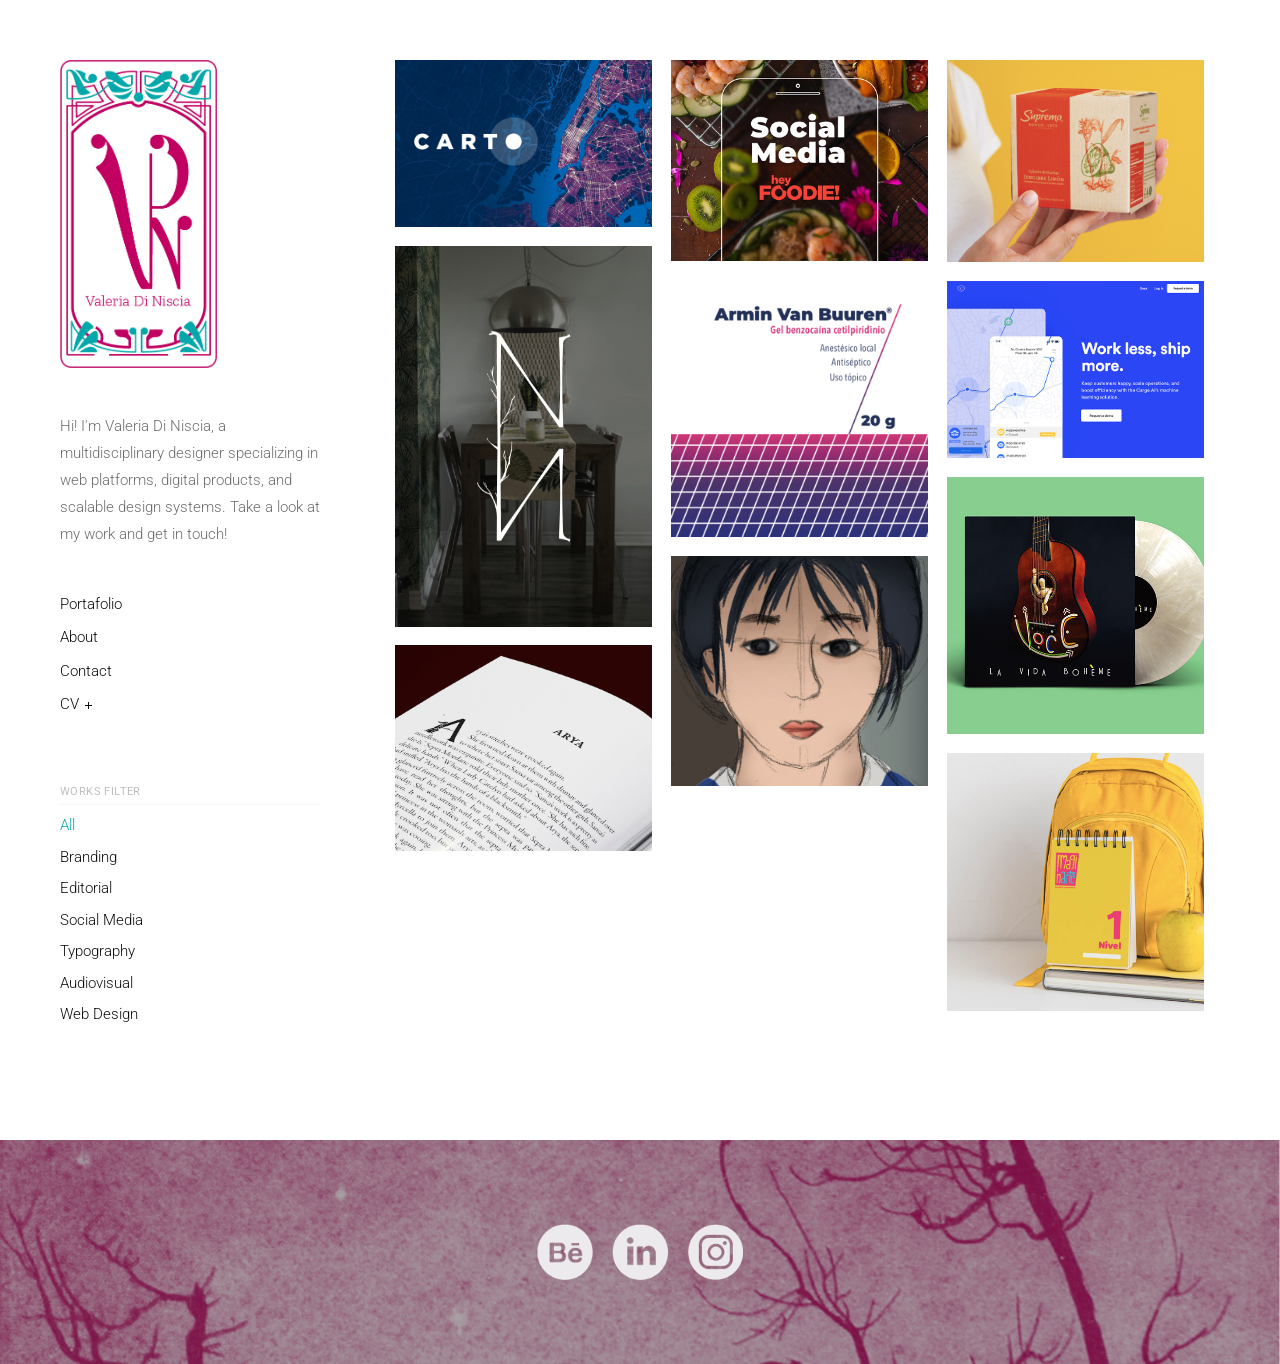
==== commit b251a9cf: "update portfolio bio and English CV" ====
--- a/index.html
+++ b/index.html
@@ -19,8 +19,9 @@
 			<header id="sidebar">
 				<div class="sidebar-inner"><a class="logo smooth-leave" href="index.html"><img src="img/logo.png"
 							alt="SO"></a>
-					<p class="intro">Hi! I'm Valeria Di Niscia, a passionate designer and illustrator, living in Madrid,
-						Spain. Take a look at my work and get in touch!</p>
+					<p class="intro">Hi! I'm Valeria Di Niscia, a multidisciplinary designer specializing in web
+						platforms, digital products, and scalable design systems. Take a look at my work and get in
+						touch!</p>
 					<nav>
 						<ul>
 							<li><a class="smooth-leave" href="index.html">Portafolio</a></li>
@@ -28,7 +29,8 @@
 							<li><a class="smooth-leave" href="contact.html">Contact</a></li>
 							<li class="dropdown"><span>CV</span>
 								<ul style="display: none;">
-									<li><a class="smooth-leave" href="https://drive.google.com/file/d/1ViU-qQo9ijTeDb50hkENKR6mRRT5uwua/view?usp=sharing" target="_blank">English</a></li>
+									<li><a class="smooth-leave" href="files/valeria-di-niscia-cv-en.pdf"
+											target="_blank">English</a></li>
 									<li><a class="smooth-leave" href="https://drive.google.com/file/d/1dn1QAMejKVZiA3EEASueAr5Od7oV5cyV/view?usp=sharing" target="_blank">Spanish</a></li>
 								</ul>
 							</li>
--- a/css/style.css
+++ b/css/style.css
@@ -1604,11 +1604,42 @@
     margin: 0;
 }
 
-#about-page #main .approach .text p {
-    font-size: 19px;
-}
-
-#about-page #main .approach .text .links {
+#about-page #main .approach .text p {
+    font-size: 19px;
+}
+
+#about-page #main .approach .text .about-intro {
+    margin-bottom: 36px;
+}
+
+#about-page #main .approach .text .about-role {
+    margin-top: 30px;
+}
+
+#about-page #main .approach .text .about-role h3 {
+    margin: 0;
+    line-height: 1.35;
+}
+
+#about-page #main .approach .text .about-role .about-role-meta {
+    margin: 2px 0 10px;
+    color: #8a8a8a;
+    font-size: 14px;
+    font-weight: 400;
+}
+
+#about-page #main .approach .text .about-role p:last-child {
+    margin: 0;
+    font-size: 16px;
+}
+
+#about-page #main .approach .text .about-personal {
+    margin-top: 38px;
+    color: #5f7085;
+    font-size: 16px;
+}
+
+#about-page #main .approach .text .links {
     list-style: none;
     margin: 40px 0 0;
     padding: 0;
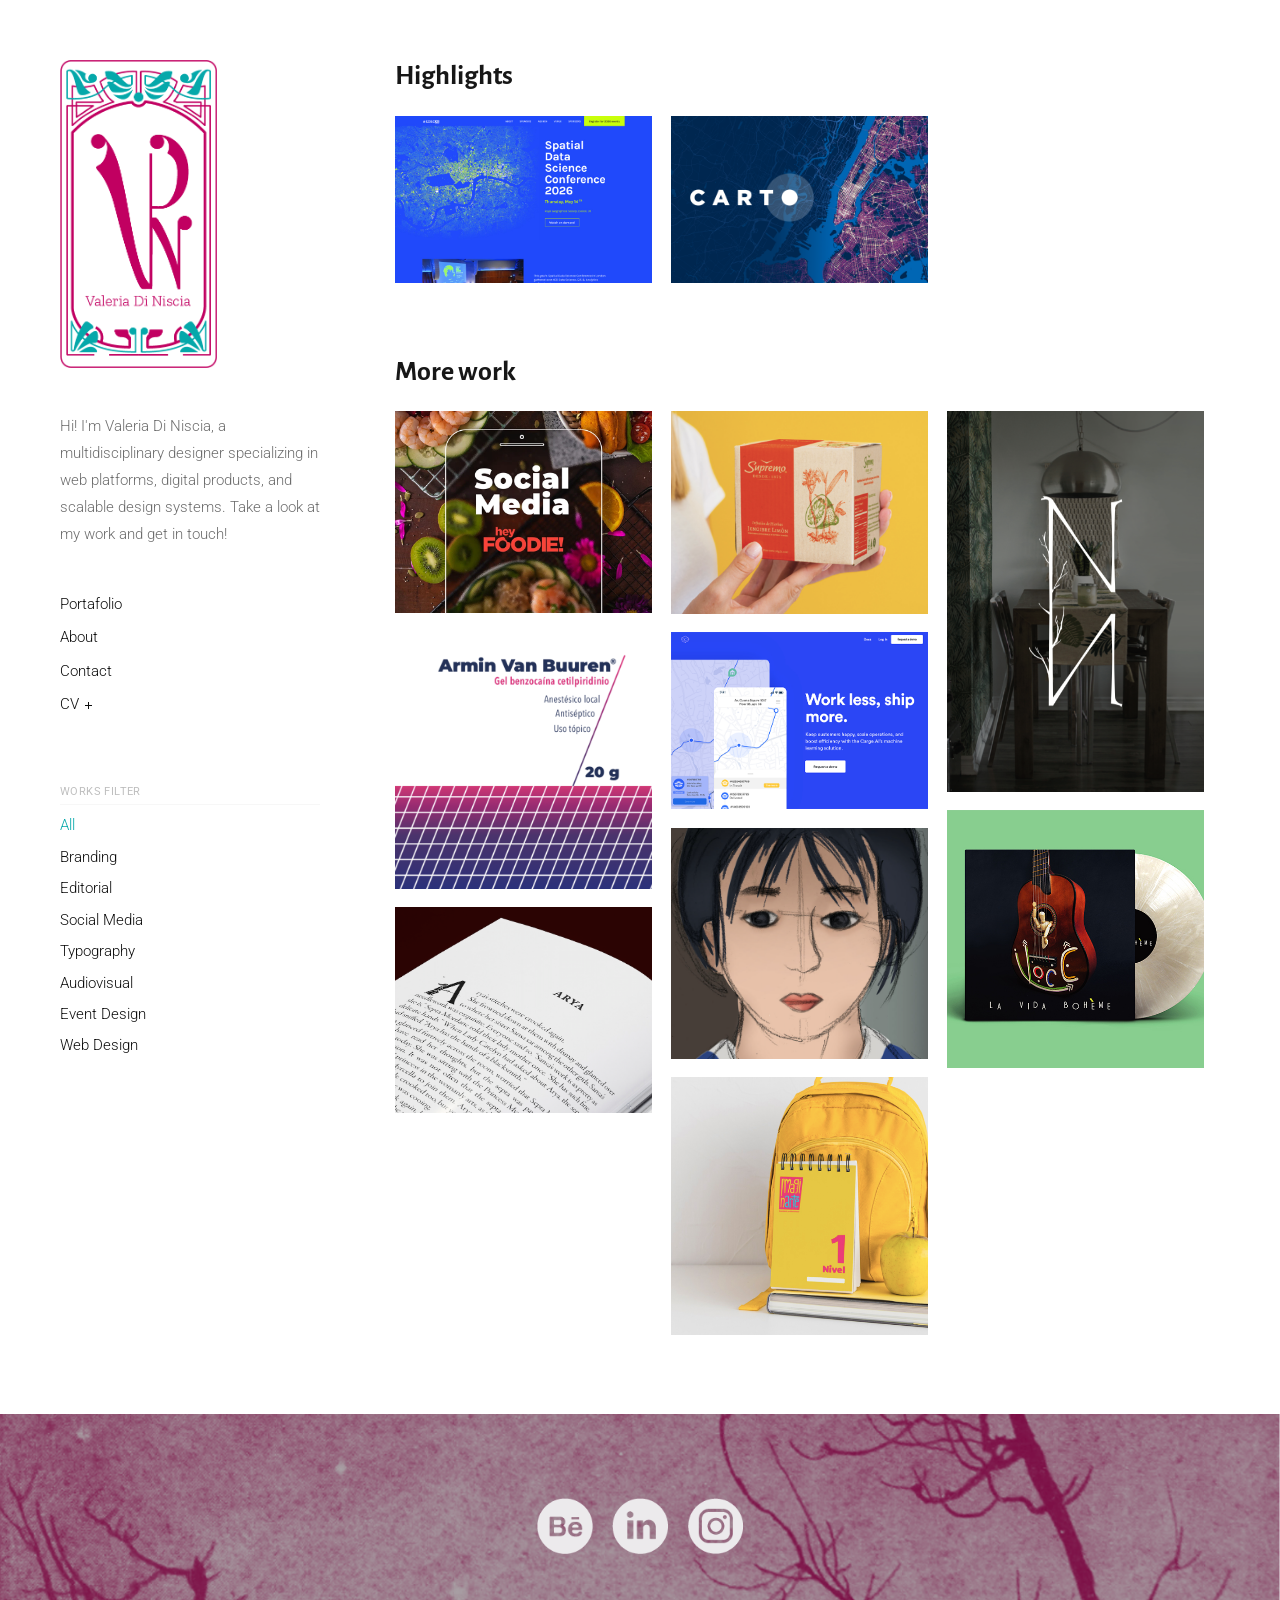
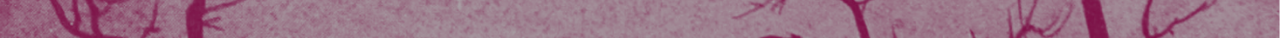
==== commit 44f6c50c: "publish dedicated CARTO and SDSC case studies" ====
--- a/index.html
+++ b/index.html
@@ -10,7 +10,7 @@
 	<link rel="stylesheet" href="css/fontello.min.css">
 	<link rel="stylesheet" href="css/magnific-popup.min.css">
 	<link rel="stylesheet" href="css/animsition.min.css">
-	<link rel="stylesheet" href="css/style.css">
+	<link rel="stylesheet" href="css/style.css?v=20260731-5">
 </head>
 
 <body id="index-page">
@@ -43,10 +43,11 @@
 								<li class="active" data-filter="*">All</li>
 								<li data-filter=".branding">Branding</li>
 								<li data-filter=".editorial">Editorial</li>
-								<li data-filter=".socialMedia">Social Media</li>
-								<li data-filter=".typography">Typography</li>
-								<li data-filter=".audiovisual">Audiovisual</li>
-								<li data-filter=".webDesign">Web Design</li>
+								<li data-filter=".socialMedia">Social Media</li>
+								<li data-filter=".typography">Typography</li>
+								<li data-filter=".audiovisual">Audiovisual</li>
+								<li data-filter=".eventDesign">Event Design</li>
+								<li data-filter=".webDesign">Web Design</li>
 							</ul>
 						</div>
 					</div>
@@ -57,22 +58,53 @@
 					<div class="container-fluid">
 						<div class="row">
 							<div class="col-md-12">
-								<div id="works-grid">
-									<div class="gutter"></div>
-									<a class="works-item carto-popup webDesign" href="#carto-project">
-										<div class="picture">
-											<div class="content">
-												<div class="text">
-													<h2>CARTO - Website redesign and migration</h2>
-													<ul>
-														<li>Web Design</li>
-													</ul>
+								<section class="work-section work-section--highlights">
+									<div class="work-section-heading">
+										<h1>Highlights</h1>
+									</div>
+									<div id="highlights-grid" class="works-grid">
+										<div class="gutter"></div>
+										<a class="works-item eventDesign branding webDesign audiovisual"
+											href="projects/spatial-data-science-conference.html"
+											aria-label="View the Spatial Data Science Conference case study">
+											<div class="picture">
+												<div class="content">
+													<div class="text">
+														<h2>Spatial Data Science Conference</h2>
+														<ul>
+															<li>Event Design</li>
+															<li>Web Design</li>
+														</ul>
+													</div>
 												</div>
+												<img src="./img/sdsc-thumbnail.jpg"
+													alt="Spatial Data Science Conference visual identity featuring a map of London">
 											</div>
-											<img src="./img/carto-thumbnail.png"
-												alt="CARTO website redesign thumbnail with a map of New York">
-										</div>
-									</a><a class="works-item smooth-leave branding" href="https://www.behance.net/gallery/122758589/Social-Media-Hey-Foodie-Restaurants">
+										</a>
+										<a class="works-item webDesign" href="projects/carto-website-redesign.html"
+											aria-label="View the CARTO website redesign and migration case study">
+											<div class="picture">
+												<div class="content">
+													<div class="text">
+														<h2>CARTO - Website redesign and migration</h2>
+														<ul>
+															<li>Web Design</li>
+														</ul>
+													</div>
+												</div>
+												<img src="./img/carto-thumbnail.png"
+													alt="CARTO website redesign thumbnail with a map of New York">
+											</div>
+										</a>
+									</div>
+								</section>
+								<section class="work-section">
+									<div class="work-section-heading">
+										<h2>More work</h2>
+									</div>
+									<div id="works-grid" class="works-grid">
+										<div class="gutter"></div>
+									<a class="works-item smooth-leave branding" href="https://www.behance.net/gallery/122758589/Social-Media-Hey-Foodie-Restaurants">
 										<div class="picture">
 											<div class="content">
 												<div class="text">
@@ -174,9 +206,10 @@
 													</ul>
 												</div>
 											</div><img src="./img/BRANDING-4.png" alt="Logotype for kindergarten ImaginArte">
-										</div>
-									</a>
-								</div>
+										</div>
+									</a>
+									</div>
+								</section>
 							</div>
 						</div>
 					</div>
@@ -199,59 +232,6 @@
 		</span>
 	</div>
 	<script src="js/plugins.min.js"></script>
-	<script src="js/functions.js"></script>
-	<div id="carto-project" class="mfp-hide project-lightbox">
-		<div class="project-lightbox-header">
-			<div class="project-lightbox-tags" aria-label="Project disciplines">
-				<span>Website redesign</span>
-				<span>Design system</span>
-				<span>Platform migration</span>
-			</div>
-			<h2>CARTO - Website redesign and migration</h2>
-			<p class="project-lightbox-lead">
-				A modernized digital presence built around a clear principle: place the product at the center of
-				the story.
-			</p>
-		</div>
-
-		<img src="./img/carto-website-macbook.jpg"
-			alt="CARTO website redesign displayed on a MacBook Pro">
-
-		<img src="./img/carto-website-pages.png"
-			alt="Overview of the redesigned CARTO homepage, use case, industry and product pages">
-
-		<div class="project-lightbox-copy">
-			<h3>A clearer product story</h3>
-			<p>
-				The redesign needed to communicate CARTO's leading position in spatial data science while creating
-				a flexible system of reusable components. The result was a consistent global website that could
-				evolve continuously alongside the company's marketing ecosystem.
-			</p>
-			<p>
-				A cleaner visual language, stronger hierarchy and reusable page patterns created consistency across
-				the homepage, product pages, solutions, industries and campaigns.
-			</p>
-		</div>
-
-		<img src="./img/carto-website-headers.png"
-			alt="Four redesigned CARTO landing page headers for enterprise, data, cloud and developer audiences">
-
-		<div class="project-lightbox-copy project-lightbox-copy--accent">
-			<h3>Redesigning the platform</h3>
-			<p>
-				The work included two major redesign and migration initiatives. The website first moved to Webflow
-				to support faster publishing and more flexible page creation, then evolved into a GitHub based
-				workflow that brought marketing and engineering closer together while preserving a consistent user
-				experience.
-			</p>
-		</div>
-
-		<div class="project-lightbox-media-grid">
-			<img src="./img/carto-website-devices.png"
-				alt="CARTO website redesign displayed on two laptop mockups">
-			<img src="./img/carto-website-mobile.png"
-				alt="Responsive CARTO website redesign displayed across mobile phone mockups">
-		</div>
-	</div>
+	<script src="js/functions.js?v=20260730-1"></script>
 </body>
 </html>
--- a/css/style.css
+++ b/css/style.css
@@ -110,11 +110,144 @@
     height: auto;
 }
 
+.project-lightbox-video {
+    display: block;
+    width: 100%;
+    height: auto;
+    aspect-ratio: 16 / 9;
+    background: #0e0e0e;
+    object-fit: contain;
+}
+
+.project-lightbox-video--mockup {
+    aspect-ratio: auto;
+    background: #f2f5f9;
+}
+
+.project-lightbox-process {
+    display: grid;
+    grid-template-columns: minmax(0, 1.08fr) minmax(320px, 0.92fr);
+    align-items: stretch;
+    gap: 0;
+    padding: 0;
+    background: #f2f6f9;
+}
+
+.project-lightbox-process-media {
+    min-width: 0;
+}
+
+.project-lightbox-process-media img {
+    display: block;
+    width: 100%;
+    height: 100%;
+    object-fit: cover;
+}
+
+.project-lightbox-process-copy {
+    align-self: center;
+    padding: clamp(44px, 6vw, 72px);
+}
+
+.project-lightbox-process--reverse {
+    grid-template-columns: minmax(320px, 0.92fr) minmax(0, 1.08fr);
+    background: #001029;
+}
+
+.project-lightbox-process--reverse .project-lightbox-process-media {
+    order: 2;
+}
+
+.project-lightbox-process--reverse .project-lightbox-process-copy {
+    order: 1;
+}
+
+.project-lightbox-process--reverse .project-lightbox-process-copy h2,
+.project-lightbox-process--reverse .project-lightbox-process-copy h3 {
+    color: #fff;
+}
+
+.project-lightbox-process--reverse .project-lightbox-process-copy p {
+    color: #c2cfdf;
+}
+
+.project-lightbox-process-copy h2,
+.project-lightbox-process-copy h3 {
+    margin: 0 0 18px;
+    color: #0e0e0e;
+    font-size: clamp(26px, 3vw, 36px);
+    line-height: 1.25;
+}
+
+.project-lightbox-process-copy p {
+    margin: 0 0 18px;
+    color: #5f7085;
+    font-size: 16px;
+    line-height: 1.75;
+}
+
+.project-lightbox-process-copy p:last-child {
+    margin-bottom: 0;
+}
+
+.project-lightbox-components {
+    background: #fff;
+}
+
+.project-lightbox-components-copy {
+    padding: clamp(52px, 7vw, 88px);
+}
+
+.project-lightbox-components-label {
+    margin: 0 0 16px;
+    color: #0e0e0e;
+    font-size: 12px;
+    font-weight: 300;
+    letter-spacing: 0.12em;
+    line-height: 1.4;
+    text-transform: uppercase;
+}
+
+.project-lightbox-components-copy h2,
+.project-lightbox-components-copy h3 {
+    max-width: 760px;
+    margin: 0 0 20px;
+    color: #0e0e0e;
+    font-size: clamp(30px, 4vw, 44px);
+    line-height: 1.2;
+}
+
+.project-lightbox-components-copy p:not(.project-lightbox-components-label) {
+    max-width: 820px;
+    margin: 0 0 18px;
+    color: #5f7085;
+    font-size: 16px;
+    line-height: 1.75;
+}
+
+.project-lightbox-components-copy p:last-child {
+    margin-bottom: 0;
+}
+
+.project-lightbox-video--components {
+    width: 100%;
+    aspect-ratio: 2000 / 1816;
+    margin: 0;
+    background: #000;
+}
+
+.project-lightbox-components-overview {
+    display: block;
+    width: 100%;
+    height: auto;
+}
+
 .project-lightbox-copy {
     padding: 56px clamp(28px, 7vw, 80px);
     background: #fff;
 }
 
+.project-lightbox-copy h2,
 .project-lightbox-copy h3 {
     max-width: 760px;
     margin: 0 0 16px;
@@ -138,6 +271,7 @@
     background: #151515;
 }
 
+.project-lightbox-copy--accent h2,
 .project-lightbox-copy--accent h3 {
     color: #fff;
 }
@@ -154,6 +288,10 @@
     background: #dfe5ec;
 }
 
+.project-lightbox-media-grid--three {
+    grid-template-columns: repeat(3, minmax(0, 1fr));
+}
+
 @media (max-width: 720px) {
     .project-lightbox {
         width: calc(100% - 16px);
@@ -167,6 +305,26 @@
 
     .project-lightbox-media-grid {
         grid-template-columns: 1fr;
+    }
+
+    .project-lightbox-process {
+        grid-template-columns: 1fr;
+    }
+
+    .project-lightbox-process-copy {
+        padding: 36px 24px;
+    }
+
+    .project-lightbox-components-copy {
+        padding: 44px 24px;
+    }
+
+    .project-lightbox-process--reverse .project-lightbox-process-media {
+        order: 1;
+    }
+
+    .project-lightbox-process--reverse .project-lightbox-process-copy {
+        order: 2;
     }
 }
 
@@ -1024,15 +1182,40 @@
 	5. Works Grid
 */
 
-#works-grid {
-    overflow: hidden;
-}
-
-#works-grid .gutter {
-    width: 2.35%;
-}
-
-#works-grid .works-item {
+.work-section {
+    margin-bottom: 54px;
+}
+
+.work-section:last-child {
+    margin-bottom: 0;
+}
+
+.work-section.is-empty {
+    display: none;
+}
+
+.work-section-heading {
+    margin-bottom: 22px;
+}
+
+.work-section-heading h1,
+.work-section-heading h2 {
+    margin: 0;
+    color: #171717;
+    font-size: 28px;
+    font-weight: 700;
+    line-height: 1.2;
+}
+
+.works-grid {
+    overflow: hidden;
+}
+
+.works-grid .gutter {
+    width: 2.35%;
+}
+
+.works-grid .works-item {
     display: block;
     position: relative;
     overflow: hidden;
@@ -1043,11 +1226,11 @@
     z-index: 3;
 }
 
-#works-grid .works-item .picture {
+.works-grid .works-item .picture {
     position: relative;
 }
 
-#works-grid .works-item .picture .content {
+.works-grid .works-item .picture .content {
     position: absolute;
     width: 100%;
     top: 50%;
@@ -1057,7 +1240,7 @@
     z-index: 2;
 }
 
-#works-grid .works-item .picture .content .text {
+.works-grid .works-item .picture .content .text {
     padding: 20px;
     text-align: center;
     -webkit-transform: scale(1.2);
@@ -1069,7 +1252,7 @@
             transition: transform 250ms, opacity 100ms, -webkit-transform 250ms;
 }
 
-#works-grid .works-item .picture .content .text h2 {
+.works-grid .works-item .picture .content .text h2 {
     color: #fff;
     margin: 0 0 5px;
     padding: 0;
@@ -1077,34 +1260,46 @@
     line-height: 1.5;
 }
 
-#works-grid .works-item .picture .content .text ul {
+.works-grid .works-item .picture .content .text ul {
     list-style: none;
     margin: 0;
     padding: 0;
 }
 
-#works-grid .works-item .picture .content .text ul li {
+.works-grid .works-item .picture .content .text ul li {
     display: inline;
     color: rgba(255, 255, 255, 0.8);
     font-size: 11px;
     font-weight: 400;
 }
 
-#works-grid .works-item .picture .content .text ul li:after {
+.works-grid .works-item .picture .content .text ul li:after {
     content: '—';
     margin-left: 3px;
 }
 
-#works-grid .works-item .picture .content .text ul li:last-child:after {
+.works-grid .works-item .picture .content .text ul li:last-child:after {
     content: '';
     margin: 0;
 }
 
-#works-grid .works-item .picture img {
-    width: 100%;
-}
-
-#works-grid .works-item .picture:before {
+.works-grid .works-item .picture img {
+    width: 100%;
+}
+
+.work-section--highlights .works-item .picture {
+    aspect-ratio: 20 / 13;
+    overflow: hidden;
+}
+
+.work-section--highlights .works-item .picture img {
+    display: block;
+    width: 100%;
+    height: 100%;
+    object-fit: cover;
+}
+
+.works-grid .works-item .picture:before {
     content: '';
     display: block;
     width: 100%;
@@ -1119,21 +1314,21 @@
     z-index: 1;
 }
 
-#works-grid .works-item:hover .picture .content .text {
+.works-grid .works-item:hover .picture .content .text {
     -webkit-transform: scale(1);
             transform: scale(1);
     opacity: 1;
 }
 
-#works-grid .works-item:hover .picture:before {
+.works-grid .works-item:hover .picture:before {
     opacity: 1;
 }
 
-#works-grid.columns-2 .works-item {
+.works-grid.columns-2 .works-item {
     width: 48.825%;
 }
 
-#works-grid.columns-4 .works-item {
+.works-grid.columns-4 .works-item {
     width: 23.2375%;
 }
 
@@ -2417,7 +2612,7 @@
 */
 
 @media (max-width: 992px) {
-    #works-grid .works-item {
+    .works-grid .works-item {
         width: 48.25% !important;
     }
 }
@@ -2555,16 +2750,273 @@
     }
 }
 
-@media (max-width: 540px) {
+@media (max-width: 540px) {
     .global-outer .global-inner {
         padding: 60px 10px;
     }
 
-    #works-grid .works-item {
+    .works-grid .works-item {
         width: 100% !important;
     }
 
     #blog-single #main .comments .comments-list .comment.reply {
         margin-left: 35px;
-    }
-}
+    }
+}
+
+/*
+	14. Dedicated Case Studies
+*/
+
+.case-study-page {
+    background: #fff;
+}
+
+.case-study-nav {
+    position: sticky;
+    top: 0;
+    z-index: 20;
+    border-bottom: 1px solid #dedede;
+    background: rgba(255, 255, 255, 0.96);
+    -webkit-backdrop-filter: blur(12px);
+            backdrop-filter: blur(12px);
+}
+
+.case-study-nav-inner {
+    display: flex;
+    width: min(100% - 48px, 1400px);
+    min-height: 72px;
+    margin: 0 auto;
+    align-items: center;
+    justify-content: space-between;
+    gap: 32px;
+}
+
+.case-study-brand {
+    margin-left: auto;
+    border: 0;
+    color: #0e0e0e;
+    font-family: 'Alegreya Sans', 'Roboto', 'Tahoma', 'Arial', sans-serif;
+    font-size: 20px;
+    font-weight: 700;
+    line-height: 1;
+}
+
+.case-study-nav-links {
+    display: flex;
+    align-items: center;
+    gap: 26px;
+}
+
+.case-study-nav-links a {
+    border: 0;
+    color: #0e0e0e;
+    font-size: 15px;
+    font-weight: 300;
+}
+
+.case-study-nav-links a:hover,
+.case-study-nav-links a:focus,
+.case-study-brand:hover,
+.case-study-brand:focus {
+    color: #05A8AA;
+}
+
+.case-study-back {
+    display: inline-flex;
+    align-items: center;
+    gap: 8px;
+}
+
+.case-study-shell {
+    width: min(100% - 48px, 1280px);
+    margin: 40px auto 0;
+}
+
+.case-study {
+    overflow: hidden;
+    background: #f3f3f3;
+    box-shadow: 0 18px 60px rgba(0, 0, 0, 0.08);
+}
+
+.case-study .project-lightbox-header {
+    padding: clamp(56px, 8vw, 104px) clamp(28px, 8vw, 104px);
+}
+
+.case-study .project-lightbox-header h1 {
+    max-width: 900px;
+    margin: 0 0 24px;
+    color: #0e0e0e;
+    font-size: clamp(42px, 6vw, 76px);
+    font-weight: 700;
+    letter-spacing: -0.025em;
+    line-height: 1.04;
+}
+
+.case-study .project-lightbox-header .project-lightbox-lead {
+    max-width: 800px;
+    font-size: clamp(18px, 2vw, 22px);
+    line-height: 1.65;
+}
+
+.case-study > img,
+.case-study .project-lightbox-media-grid img,
+.case-study .project-lightbox-components-overview {
+    display: block;
+    width: 100%;
+    height: auto;
+}
+
+.case-study .project-lightbox-copy,
+.case-study .project-lightbox-components-copy {
+    padding-right: clamp(28px, 8vw, 104px);
+    padding-left: clamp(28px, 8vw, 104px);
+}
+
+.case-study .project-lightbox-copy p,
+.case-study .project-lightbox-components-copy p:not(.project-lightbox-components-label) {
+    font-size: 17px;
+}
+
+.case-study-project-nav {
+    display: grid;
+    grid-template-columns: repeat(2, minmax(0, 1fr));
+    gap: 1px;
+    margin: 1px 0 0;
+    background: #d9d9d9;
+}
+
+.case-study-project-nav--single {
+    grid-template-columns: minmax(0, 1fr);
+}
+
+.case-study-project-nav a {
+    display: flex;
+    min-height: 154px;
+    padding: 34px clamp(24px, 5vw, 56px);
+    border: 0;
+    background: #fff;
+    color: #0e0e0e;
+    flex-direction: column;
+    justify-content: center;
+}
+
+.case-study-project-nav a:last-child {
+    align-items: flex-end;
+    text-align: right;
+}
+
+.case-study-project-nav a.case-study-project-nav-previous {
+    align-items: flex-start;
+    text-align: left;
+}
+
+.case-study-project-nav small {
+    margin-bottom: 8px;
+    color: #9a9a9a;
+    font-size: 11px;
+    font-weight: 400;
+    letter-spacing: 0.1em;
+    text-transform: uppercase;
+}
+
+.case-study-project-nav strong {
+    max-width: 420px;
+    font-family: 'Alegreya Sans', 'Roboto', 'Tahoma', 'Arial', sans-serif;
+    font-size: clamp(19px, 2.4vw, 28px);
+    font-weight: 700;
+    line-height: 1.2;
+}
+
+.case-study-project-nav a:hover,
+.case-study-project-nav a:focus {
+    background: #0e0e0e;
+    color: #fff;
+}
+
+.case-study-footer {
+    display: flex;
+    width: min(100% - 48px, 1280px);
+    min-height: 128px;
+    margin: 0 auto;
+    align-items: center;
+    justify-content: space-between;
+    gap: 24px;
+}
+
+.case-study-footer p {
+    margin: 0;
+    color: #818181;
+    font-size: 13px;
+}
+
+.case-study-footer-links {
+    display: flex;
+    gap: 20px;
+}
+
+.case-study-footer-links a {
+    border: 0;
+    color: #5d5d5d;
+    font-size: 13px;
+}
+
+.case-study-footer-links a:hover,
+.case-study-footer-links a:focus {
+    color: #05A8AA;
+}
+
+@media (max-width: 720px) {
+    .case-study-nav-inner,
+    .case-study-shell,
+    .case-study-footer {
+        width: min(100% - 24px, 1280px);
+    }
+
+    .case-study-nav-inner {
+        min-height: 62px;
+        gap: 10px;
+    }
+
+    .case-study-brand {
+        font-size: 16px;
+    }
+
+    .case-study-nav-links {
+        gap: 10px;
+    }
+
+    .case-study-shell {
+        margin-top: 12px;
+    }
+
+    .case-study .project-lightbox-header {
+        padding: 48px 24px;
+    }
+
+    .case-study .project-lightbox-header h1 {
+        font-size: clamp(38px, 13vw, 56px);
+    }
+
+    .case-study .project-lightbox-copy,
+    .case-study .project-lightbox-components-copy {
+        padding-right: 24px;
+        padding-left: 24px;
+    }
+
+    .case-study-project-nav {
+        grid-template-columns: 1fr;
+    }
+
+    .case-study-project-nav a {
+        min-height: 122px;
+        padding: 26px 24px;
+    }
+
+    .case-study-footer {
+        min-height: 112px;
+        flex-direction: column;
+        justify-content: center;
+        text-align: center;
+    }
+}
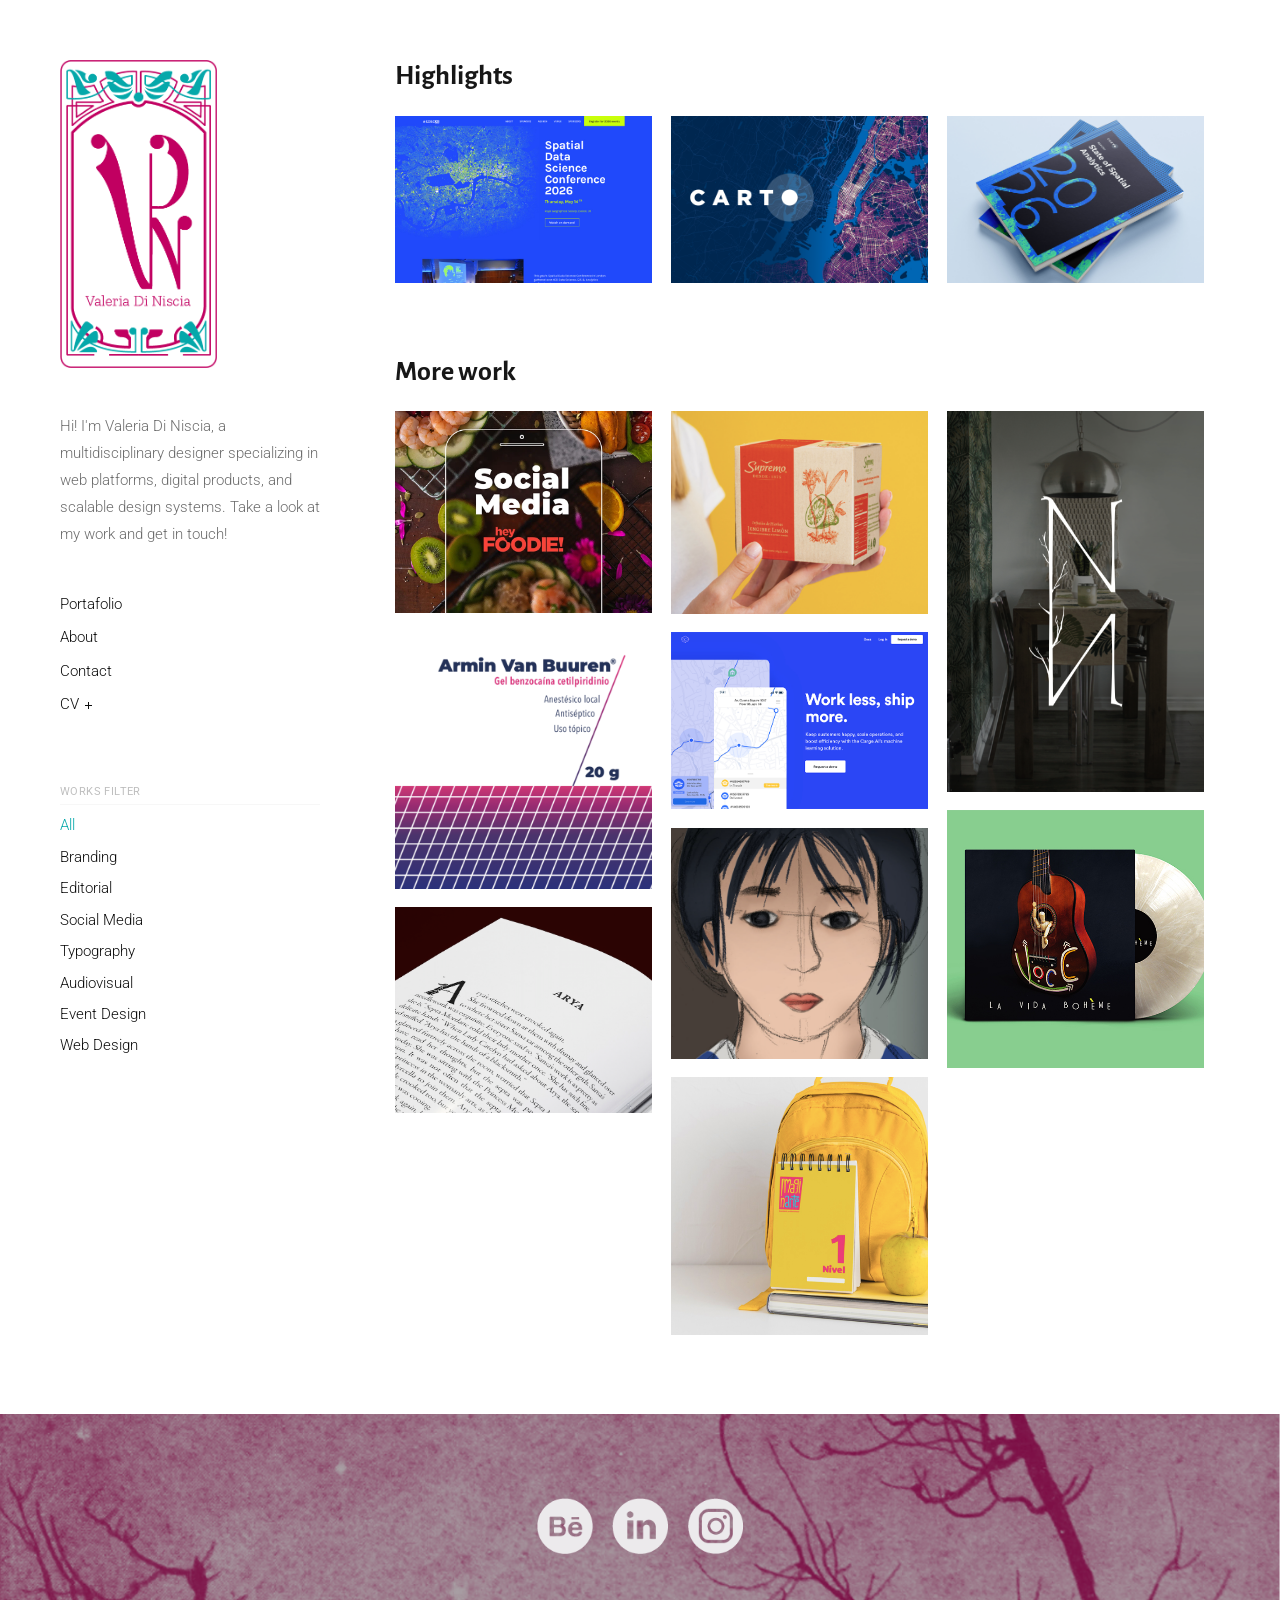
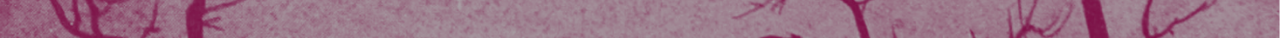
==== commit 5ca4b7df: "publish CARTO fixes and spatial analytics case study" ====
--- a/index.html
+++ b/index.html
@@ -96,6 +96,21 @@
 													alt="CARTO website redesign thumbnail with a map of New York">
 											</div>
 										</a>
+										<a class="works-item editorial" href="projects/state-of-spatial-analytics-2026.html"
+											aria-label="View the State of Spatial Analytics 2026 case study">
+											<div class="picture">
+												<div class="content">
+													<div class="text">
+														<h2>State of Spatial Analytics 2026</h2>
+														<ul>
+															<li>Editorial</li>
+														</ul>
+													</div>
+												</div>
+												<img src="./img/state-of-spatial-analytics-2026-thumbnail-recovered.jpg"
+													alt="State of Spatial Analytics 2026 book mockup">
+											</div>
+										</a>
 									</div>
 								</section>
 								<section class="work-section">
--- a/css/style.css
+++ b/css/style.css
@@ -231,9 +231,11 @@
 
 .project-lightbox-video--components {
     width: 100%;
-    aspect-ratio: 2000 / 1816;
+    aspect-ratio: 1800 / 768;
     margin: 0;
-    background: #000;
+    background: #fff;
+    -webkit-clip-path: inset(0 1px);
+            clip-path: inset(0 1px);
 }
 
 .project-lightbox-components-overview {
